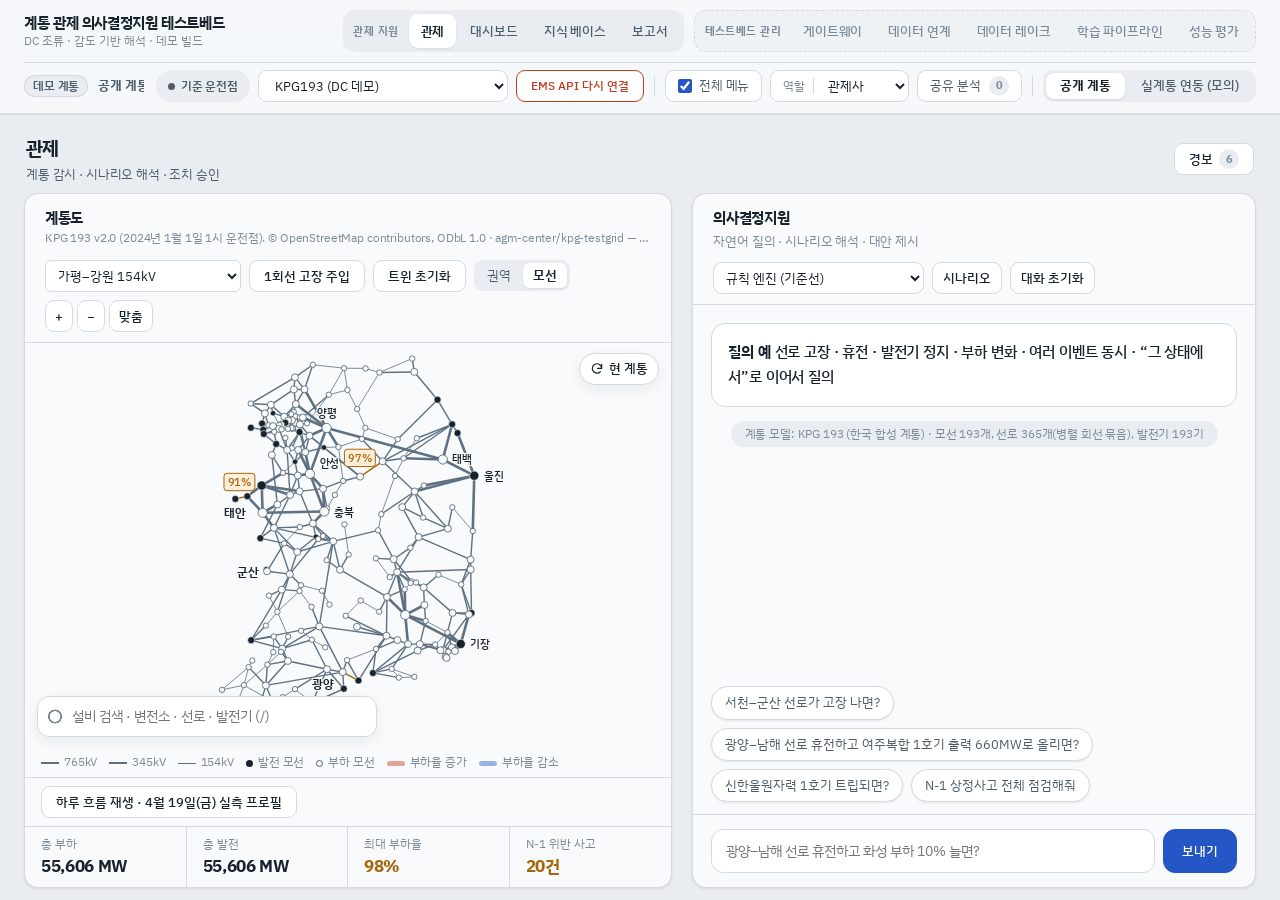
==== ui/console/index.html @ 672c56b2 "feat(ui): integrate artifact console with grid selection" ====
<!DOCTYPE html>
<html lang="ko">
<head>
<meta charset="utf-8">
<meta name="viewport" content="width=device-width, initial-scale=1, viewport-fit=cover">
<title>계통 관제 의사결정지원 테스트베드 (데모)</title>
<link rel="preconnect" href="https://fonts.googleapis.com">
<link rel="preconnect" href="https://fonts.gstatic.com" crossorigin>
<!-- Optional web font. Loaded without blocking render or scripts, so the font stack in app.css
     (Malgun Gothic, Noto Sans KR, system-ui) is used when Google Fonts is unreachable. -->
<link href="https://fonts.googleapis.com/css2?family=IBM+Plex+Sans+KR:wght@400;500;600&family=IBM+Plex+Mono:wght@400;500&display=swap" rel="stylesheet" media="print" onload="this.media='all'">
<link rel="stylesheet" href="app.css">
<link rel="stylesheet" href="api-bridge.css">
</head>
<body data-mode="pub">
<header class="top">
  <div class="brand">계통 관제 의사결정지원 테스트베드<small>DC 조류 · 감도 기반 해석 · 데모 빌드</small></div>
  <nav role="tablist" aria-label="화면 전환">
    <div class="ng ng1" role="group" aria-label="관제 지원"><span class="ngl">관제 지원</span>
    <button role="tab" aria-selected="true" data-v="ops">관제</button>
    <button role="tab" aria-selected="false" data-v="db">대시보드</button>
    <button role="tab" aria-selected="false" data-v="kb">지식 베이스</button>
    <button role="tab" aria-selected="false" data-v="rp">보고서</button></div>
    <div class="ng ng2" role="group" aria-label="테스트베드 관리"><span class="ngl">테스트베드 관리</span>
    <button role="tab" aria-selected="false" data-v="gw">게이트웨이</button>
    <button role="tab" aria-selected="false" data-v="dl">데이터 연계</button>
    <button role="tab" aria-selected="false" data-v="sn">데이터 레이크</button>
    <button role="tab" aria-selected="false" data-v="ml">학습 파이프라인</button>
    <button role="tab" aria-selected="false" data-v="ev">성능 평가</button></div>
  </nav>
  <div class="meta">
    <span class="twm tw-pb" id="twMode">기준 운전점</span>
    <span>스냅샷 <b id="snap">-</b></span>
    <label><span class="sr-only">계통 모델</span><select id="model" title="계통 모델"><option value="kpg193">KPG 193 (한국 합성 계통)</option><option value="ieee39">IEEE 39모선</option><option value="ieee14">IEEE 14모선</option><option value="six">가상 6모선</option></select></label>
  </div>
  <div class="ctxbar"><div class="ctxinfo" id="ctxInfo"></div><div class="ctxr"><label class="mall" title="끄면 역할에 맞는 메뉴만 표시"><input type="checkbox" id="menuAll" checked> 전체 메뉴</label><label class="rsel"><span class="sr-only">역할</span><select id="roleSel" title="권한 검토용 역할 전환 · 실제로는 로그인 계정으로 결정"><option>관제사</option><option>책임자</option><option>연구자</option></select></label><button type="button" class="apb2" id="apBtn">승인 대기 없음</button><div class="mtog" role="group" aria-label="데이터 모드"><button type="button" data-m="pub" aria-pressed="true">공개 계통</button><button type="button" data-m="live" aria-pressed="false">실계통 연동</button></div></div></div>
</header>
<main>
<section class="view on" id="v-ops" role="tabpanel">
  <div class="grid">
    <div style="display:grid;gap:16px">
      <div class="panel">
        <div class="ph">
          <div><h2>계통도</h2><div class="mdesc" id="modelDesc"></div></div>
          <div class="ctl">
            <select id="inj" aria-label="고장 주입 선로"></select>
            <button class="btn" id="injBtn">1회선 고장 주입</button>
            <button class="btn" id="resetBtn" title="디지털 트윈을 시작 운전점으로 되돌립니다">트윈 초기화</button>
            <span class="lvtog" id="lvTog" hidden><button type="button" data-lv="rg">권역</button><button type="button" data-lv="bus">모선</button></span><span class="zoom"><button class="btn" id="zin" aria-label="확대">+</button><button class="btn" id="zout" aria-label="축소">−</button><button class="btn" id="zfit">맞춤</button></span>
          </div>
        </div>
        <div class="mapwrap"><div class="msbox"><input id="mapQ" placeholder="설비 검색 · 변전소 · 선로 · 발전기 (/)" autocomplete="off" aria-label="계통도 설비 검색"><div class="msres" id="mapRes" hidden></div></div><div class="mapcard" id="mapCard" hidden></div><svg class="sld" id="sld" role="img" aria-label="계통 단선도" preserveAspectRatio="xMidYMid meet"></svg><div class="vtop"><div class="vbanner" id="vbanner" hidden><span class="vdot"></span><span id="vlabel"></span></div><div class="stepbar" id="stepbar" hidden><div class="sbar" id="sbar"></div><button type="button" class="btn splay" id="splay">재생</button><div class="scap" id="scap"></div></div></div><button class="btn live" id="liveBtn" type="button" title="가정 화면을 닫고 실제 디지털 트윈 상태를 전체 화면으로 봅니다"><svg viewBox="0 0 24 24" width="14" height="14" aria-hidden="true"><path d="M20 11a8 8 0 1 0-2.3 5.7M20 4v7h-7" fill="none" stroke="currentColor" stroke-width="2" stroke-linecap="round" stroke-linejoin="round"/></svg>현 계통</button></div>
        <div class="legend" id="legend" hidden><span><i style="width:18px;height:2.4px;background:var(--steel)"></i>765kV</span><span><i style="width:18px;height:1.2px;background:var(--steel)"></i>345kV</span><span><i style="width:18px;height:.7px;background:var(--steel)"></i>154kV</span><span><i style="width:7px;height:7px;border-radius:50%;background:var(--ink)"></i>발전 모선</span><span><i style="width:7px;height:7px;border-radius:50%;border:1px solid var(--ink-2)"></i>부하 모선</span><span><i class="lgsw" style="background:var(--alarm)"></i>부하율 증가</span><span><i class="lgsw" style="background:var(--sel)"></i>부하율 감소</span></div>
        <div class="tlbar" id="tlbar"><span class="rwd"><b>되감기</b><span class="d">질의에 “10분 전”, “14:20에”를 넣어도 이동</span><input type="range" id="rwR" min="0" max="0" value="0" aria-label="되감기 시점"><span id="rwT" class="d">실시간</span><button class="btn" id="rwLive" type="button">실시간으로</button></span><button class="btn" id="tlOpen" type="button">하루 흐름 재생</button>
          <div id="tlCtl" hidden><div class="tlrow"><button class="btn pri" id="tlPlay" type="button">재생</button><button class="btn" id="tlPrev" type="button" aria-label="이전 시간">◀</button><button class="btn" id="tlNext" type="button" aria-label="다음 시간">▶</button><b id="tlTime"></b><input type="range" id="tlSlider" min="0" max="23" step="1" aria-label="운전 시각"><button class="btn" id="tlClose" type="button">닫기</button></div>
          <div class="tlstat" id="tlStat"></div><svg id="tlchart" class="tlchart" viewBox="0 0 600 74" preserveAspectRatio="none" role="img" aria-label="시간대별 최대 부하율과 N-1 위반 사고"></svg>
          <div class="tlleg"><span><i class="lg1"></i>최대 부하율</span><span><i class="lg2"></i>N-1 위반 사고</span><span><i class="lg3"></i>정격 초과 시간대</span><span id="tlPvLeg"><i class="lg4"></i>태양광 출력</span><span class="d">막대를 누르면 그 시각으로 이동</span></div></div></div>
        <div class="kpis">
          <div class="kpi"><span>총 부하</span><b id="kLoad">-</b></div>
          <div class="kpi"><span>총 발전</span><b id="kGen">-</b></div>
          <div class="kpi"><span>최대 부하율</span><b id="kMax">-</b></div>
          <div class="kpi"><span>N-1 위반 사고</span><b id="kN1">-</b></div>
        </div>
      </div>
      <div class="panel">
        <div class="ph"><h2>경보</h2><span class="sub" id="almCnt"></span></div>
        <ul class="alarms" id="alarms"></ul>
      </div>
    </div>
    <div class="panel chat">
      <div class="ph"><div><h2>의사결정지원</h2><div class="sub">자연어 질의 · 시나리오 해석 · 대안 제시</div></div><span class="hbtns"><select id="engSel" class="engsel" title="오케스트레이터 엔진"><option>규칙 엔진 (기준선)</option><option disabled>LLM 오케스트레이터 · 연결 예정</option></select><button class="btn" type="button" id="scnBtn">시나리오</button><button class="btn" type="button" id="clearBtn" title="대화 내용만 지웁니다. 디지털 트윈 상태와 운영 기록은 유지됩니다">대화 초기화</button><button class="btn" type="button" id="trainBtn">훈련 모드</button></span></div>
      <div class="msgs" id="msgs" aria-live="polite"></div>
      <div class="chips" id="chips"></div>
      <form class="inp" id="form">
        <input id="q" autocomplete="off" placeholder="예: 양평–태백 선로 휴전하고 서울 부하 10% 늘면?" aria-label="질의 입력">
        <button class="btn pri" type="submit">보내기</button>
      </form>
    </div>
  </div>
</section>
<section class="view" id="v-db" role="tabpanel">
  <div class="panel"><div class="dkpi" id="dKpi"></div><div class="dnote" id="dTrendNote"></div></div>
  <div class="dgr2"><div class="panel"><div class="ph"><div><h2>권역별 수급</h2><div class="sub">권역 수치: 발전 − 수요 · 화살표: 조류 방향, 굵기: 조류량 · 위경도 기준 권역</div></div></div><div class="sum" id="dRegK"></div><div class="rgwrap"><div id="dReg"></div><div class="flows" id="dFlow"></div></div></div>
    <div class="panel"><div class="ph"><div><h2>예상 위험</h2><div class="sub">시간대별 과부하 예보 · 예약 조치 · N-1 상위 사고</div></div></div><div class="pb" id="dRisk"></div></div></div>
  <div class="dgr3"><div class="panel"><div class="ph"><div><h2>설비 현황</h2><div class="sub">탈락 · 정지 · 신설 · 계획 작업</div></div></div><div class="pb" id="dEq"></div></div>
    <div class="panel"><div class="ph"><div><h2>발전 믹스</h2><div class="sub">발전원별 출력</div></div></div><div class="pb" id="dMix"></div></div>
    <div class="panel"><div class="ph"><div><h2>부하율 상위 선로</h2><div class="sub">선택 시 고장 해석</div></div></div><div class="pb" id="dTop"></div></div></div>
  <div class="dgr2"><div class="panel"><div class="ph"><div><h2 id="dCurveT">하루 곡선</h2><div class="sub"><span class="lgd l1"></span>수요 <span class="lgd l2"></span>순부하 <span class="lgd l3"></span>태양광 · 세로선은 현재 시각</div></div></div><div class="pb"><svg id="dCurve" class="dcurve" viewBox="0 0 1000 200" role="img" aria-label="하루 수요와 태양광 곡선"></svg></div></div>
    <div class="panel"><div class="ph"><div><h2>전압별 부하율 분포</h2><div class="sub">부하율 구간별 선로 수</div></div></div><div class="pb tw" id="dHist"></div></div></div>
  <div class="panel"><div class="ph"><div><h2>플랫폼 상태</h2><div class="sub">수집 · 성능 평가 · 학습 · 게이트웨이 · 운영 모델</div></div></div><div class="pgrid" id="dPlat"></div></div>
</section>
<section class="view" id="v-gw" role="tabpanel">
  <div class="panel"><div class="ph"><div><h2>연결 응용프로그램</h2><div class="sub">어댑터 상태 · 호출 · 응답 시간 · 모델 버전</div></div></div><div class="adgrid" id="gwAdp"></div></div>
  <div class="panel"><div class="ph"><div><h2>MCP 툴 레지스트리</h2><div class="sub">입출력 · 버전 · 권한 · 사용 역할</div></div><span class="sub" id="toolCnt"></span></div><div class="tw"><table class="reg" id="reg"></table></div></div>
  <div class="cols">
    <div class="panel"><div class="ph"><div><h2>작업 대기열</h2><div class="sub">비동기 해석 작업 · 재시도</div></div><span class="sub" id="gwJobK"></span></div><div class="tw gwj" id="gwJobs"></div></div>
    <div class="panel"><div class="ph"><div><h2>권한 감사</h2><div class="sub">작업 공간 기록 · 제어 경로 차단 기록</div></div></div><div class="gwa" id="gwAudit"></div></div>
  </div>
  <div class="panel"><div class="ph"><div><h2>호출 추적</h2><div class="sub">질의별 툴 호출 순서 · 요청 · 응답</div></div><span class="sub" id="logCnt">0건</span></div>
    <div class="gwtr"><div class="trl" id="gwTr"></div><div class="wfw" id="gwWf"></div></div>
    <details class="rawlog"><summary>전체 원시 로그 보기</summary><div class="tw"><div class="log" id="log"></div></div></details></div>
</section>
<section class="view" id="v-ev" role="tabpanel">
  <div class="panel"><div class="ph"><div><h2>성과 지표 · 엔진 비교</h2><div class="sub">목표 (직접 수정) · 규칙 엔진 실측 · LLM 연결 후 같은 기준으로 비교</div></div><button class="btn" id="kpiRe" type="button">다시 계산</button></div><div class="tw"><table class="reg" id="kpiT"></table></div></div>
  <div class="panel"><div class="ph"><div><h2>문제지</h2><div class="sub">시험 세트 · 출처 · 최근 점수 · <b id="bmVer"></b></div></div></div><div class="bmgrid" id="bmSuites"></div></div>
  <div class="panel" id="qbPanel">
    <div class="ph">
      <div><h2>질의 이해</h2><div class="sub">자동 생성 관제사 질의 · 이벤트 해석 채점 · <b id="qbModel">-</b></div></div>
      <button class="btn pri" id="runQB">질의 이해 채점</button>
    </div>
    <div class="sum">
      <div class="kpi"><span>통과</span><b id="qbPass">-</b></div>
      <div class="kpi"><span>행동 정확도</span><b id="qbAct">-</b></div>
      <div class="kpi"><span>이벤트 추출 정확도</span><b id="qbEv">-</b></div>
      <div class="kpi"><span>조치 성공률</span><b id="qbFix">-</b></div>
    </div>
    <div class="tw"><table class="reg" id="qb"></table></div>
    <div class="note">채점 항목: 답변·되묻기 판단 · 이벤트 추출 · 위반 탐지 · 정답 계통 기준 조치 효과</div>
  </div>
  <div class="panel" id="opqPanel"><div class="ph"><div><h2>관제사 작성 문항</h2><div class="sub">주 평가 · 현장 질문 그대로 · 기대 동작과 엔진 판단 비교</div></div><div class="ctl"><span class="sub">통과 <b id="opqP">-</b></span><button class="btn pri" id="runOpqB" type="button">채점</button></div></div>
    <div class="opqadd"><input id="opqIn" placeholder="새 문항 (관제사가 실제로 할 법한 질문)"><select id="opqE"><option>상태 조회</option><option>고장 해석</option><option>N-1 점검</option><option>예방 조치</option><option>되묻기</option></select><button class="btn" id="opqAddB" type="button">문항 추가</button></div>
    <div class="tw"><table class="reg" id="opqT"><tr><td class="d">채점 전</td></tr></table></div></div>
  <div class="panel" id="scnPanel"><div class="ph"><div><h2>시나리오 문항</h2><div class="sub">시나리오 라이브러리에서 추가한 문항 · 추가 시점 결과를 정답으로 고정 · 엔진 변경 후 같은 판단인지 확인</div></div><div class="ctl"><span class="sub">일치 <b id="scnP">-</b></span><button class="btn pri" id="runScnB" type="button">채점</button></div></div><div class="tw"><table class="reg" id="scnT"><tr><td class="d">채점 전</td></tr></table></div></div>
  <div class="panel" id="regPanel"><div class="ph"><div><h2>재발 방지 문항</h2><div class="sub">부적절 사례 재현 채점 · 실패 문항은 학습 대상</div></div><button class="btn pri" id="runReg" type="button">재발 방지 문항 채점</button></div>
    <div class="sum"><div class="kpi"><span>통과</span><b id="rgP">-</b></div><div class="kpi"><span>통과율</span><b id="rgPct">-</b></div><div class="kpi"><span>실패 (학습 대상)</span><b id="rgN">-</b></div><div class="kpi"><span>출처</span><b>데이터 레이크</b></div></div>
    <div class="tw"><table class="reg" id="regT"><tr><td class="d">채점하면 부적절 사례별 결과가 나옵니다.</td></tr></table></div></div>
  <div class="panel" id="n1Panel" style="margin-top:16px">
    <div class="ph">
      <div><h2>계산 정확도 (N-1)</h2><div class="sub">단일 회선 고장 전수 · 빠른 계산과 정밀 재계산 비교 · 조치 검증 · <b id="n1Model">-</b></div></div>
      <button class="btn pri" id="runBench">계산 정확도 채점</button>
    </div>
    <div class="sum">
      <div class="kpi"><span>상정사고</span><b id="bCases">-</b></div>
      <div class="kpi"><span>스크리닝 일치율</span><b id="bMatch">-</b></div>
      <div class="kpi"><span>위반 사고</span><b id="bViol">-</b></div>
      <div class="kpi"><span>조치 성공률</span><b id="bFix">-</b></div>
    </div>
    <div class="tw"><table class="reg" id="bench"></table></div>
    <div class="note">빠른 계산: 감도 행렬 일괄 계산 · 정밀 재계산: 사고별 조류 재해석 · 조치 검증: 위반 상위 25건</div>
  </div>
  <div class="panel" style="margin-top:16px">
    <div class="ph"><div><h2>실행 이력</h2><div class="sub">계통 모델별 채점 결과</div></div></div>
    <div class="tw"><table class="reg" id="qbRuns"><tr><td class="d">아직 실행 이력이 없습니다.</td></tr></table></div>
  </div>
  <div class="panel" style="margin-top:16px">
    <div class="ph"><div><h2>훈련 기록</h2><div class="sub">관제사 점수 · 시스템 비교</div></div></div>
    <div class="tw"><table class="reg" id="trt"><tr><td class="d">관제 화면의 “훈련 모드”로 훈련을 마치면 기록됩니다.</td></tr></table></div>
  </div>
  
</section>
<section class="view" id="v-dl" role="tabpanel"></section>
<section class="view" id="v-sn" role="tabpanel">
  <div id="liveSrc" hidden class="livesrc">
    <div class="panel"><div class="ph"><div><h2>데이터 소스</h2><div class="sub">모의 연결 · 실시간 수신 지표 · 연결 시험 · 샘플 레코드</div></div></div><div class="srcgrid" id="srcCards"></div></div>
    <div class="panel"><div class="ph"><div><h2>트윈 신뢰도</h2><div class="sub">동기 지연 · EMS 상태추정 수렴 · 시점 일관성 · 장애 시험</div></div><div class="ctl"><button class="btn" type="button" data-ft="지연">피드 지연 시험</button><button class="btn" type="button" data-ft="끊김">피드 끊김 시험</button><button class="btn" type="button" data-ft="미수렴">상태추정 미수렴 시험</button><button class="btn pri" type="button" data-ft="정상">정상화</button></div></div><div class="sum lkstat" id="trustBox"></div></div>
    <div class="cols"><div class="panel"><div class="ph"><div><h2>필드 매핑</h2><div class="sub">인메모리 DB 키 → CIM 표준 필드</div></div></div><div class="tw"><table class="reg" id="srcMap"></table></div></div>
      <div class="panel"><div class="ph"><div><h2>망 구성</h2><div class="sub">실시간 경로: 인메모리 DB → 디지털 트윈 · 이력 경로: 인메모리 DB → 적재 서버 → 데이터 레이크</div></div></div><div class="pb"><svg class="net2" viewBox="0 0 760 330" role="img" aria-label="망 구성도">
 <defs><marker id="n2a" viewBox="0 0 10 10" refX="8" refY="5" markerWidth="7" markerHeight="7" orient="auto"><path d="M1 1L9 5L1 9Z" fill="context-stroke"/></marker></defs>
 <g class="z op"><rect x="8" y="8" width="190" height="314" rx="16"/><rect class="zh" x="8" y="8" width="190" height="40" rx="16"/><text class="zt" x="24" y="34">운영망</text><text class="zs" x="182" y="34" text-anchor="end">기존 EMS</text>
  <g class="cp hl"><rect x="22" y="70" width="162" height="56" rx="10"/><text class="ct" x="36" y="93">EMS · SCADA</text><text class="cs" x="36" y="112">상태추정 · 토폴로지</text></g>
  <g class="cp"><rect x="22" y="140" width="162" height="56" rx="10"/><text class="ct" x="36" y="163">계획 시스템</text><text class="cs" x="36" y="182">정비 · 휴전 · 예측</text></g>
  <text class="zf" x="22" y="306">제어 권한 · 외부 반출 통제</text></g>
 <g class="z gw"><rect x="232" y="96" width="132" height="110" rx="16"/><text class="zt" x="248" y="122">망연계</text>
  <g class="dio"><circle cx="298" cy="152" r="17"/><path d="M290 143L308 152L290 161Z"/><line x1="309" y1="142" x2="309" y2="162"/></g><text class="cs" x="298" y="192" text-anchor="middle">단방향 전송 · 반출 감사</text></g>
 <g class="z tb"><rect x="398" y="8" width="354" height="314" rx="16"/><rect class="zh" x="398" y="8" width="354" height="40" rx="16"/><text class="zt" x="414" y="34">테스트베드망</text><text class="zs" x="736" y="34" text-anchor="end">본 과제</text>
  <g class="cp hl"><rect x="414" y="70" width="150" height="56" rx="10"/><text class="ct" x="428" y="93">전용 인메모리 DB</text><text class="cs" x="428" y="112">실시간 상태 보관</text></g>
  <g class="cp hl"><rect x="586" y="70" width="150" height="56" rx="10"/><text class="ct" x="600" y="93">적재 서버</text><text class="cs" x="600" y="112">판별 · 검증 · 변환</text></g>
  <g class="cp"><rect x="586" y="144" width="150" height="50" rx="10"/><text class="ct" x="600" y="166">데이터 레이크</text><text class="cs" x="600" y="183">원본 · 표준화 · 격리</text></g>
  <g class="cp"><rect x="414" y="144" width="150" height="50" rx="10"/><text class="ct" x="428" y="166">디지털 트윈</text><text class="cs" x="428" y="183">게이트웨이 · LLM</text></g>
  <g class="cp"><rect x="414" y="212" width="322" height="44" rx="10"/><text class="ct" x="428" y="239">성능 평가 · 학습 파이프라인</text><text class="cs" x="722" y="239" text-anchor="end">평가 게이트 · 레지스트리</text></g>
  <text class="zf" x="414" y="306">운영망으로 나가는 경로 없음</text></g>
 <path id="nf1" class="nf2" d="M184 98 C214 98,230 150,280 152" marker-end="url(#n2a)"/><path id="nf1b" class="nf2" d="M184 168 C214 168,230 156,280 154"/>
 <path id="nf2" class="nf2" d="M316 152 C360 152,380 98,412 98" marker-end="url(#n2a)"/><path id="nf3" class="nf2" d="M564 98 L584 98" marker-end="url(#n2a)"/>
 <path class="nf2 in" d="M661 126 L661 142" marker-end="url(#n2a)"/><path class="nf2 rt" d="M489 126 L489 142" marker-end="url(#n2a)"/><text class="pl rt" x="495" y="138">실시간</text><text class="pl" x="575" y="88" text-anchor="middle">이력</text><path class="nf2 rw" d="M586 182 L566 182" marker-end="url(#n2a)"/><text class="pl" x="576" y="204" text-anchor="middle">되감기</text><path class="nf2 in" d="M661 194 L661 210" marker-end="url(#n2a)"/>
 <path class="nb2" d="M412 284 C340 284,260 284,186 284"/><g class="blk"><circle cx="298" cy="284" r="11"/><line x1="291" y1="277" x2="305" y2="291"/><line x1="305" y1="277" x2="291" y2="291"/></g><text class="nbt" x="298" y="312" text-anchor="middle">제어 명령 역방향 불가</text>
 <circle class="pk2" r="4"><animateMotion dur="2.2s" repeatCount="indefinite"><mpath href="#nf1"/></animateMotion></circle><circle class="pk2" r="4"><animateMotion dur="2.2s" begin="1.1s" repeatCount="indefinite"><mpath href="#nf1"/></animateMotion></circle>
 <circle class="pk2 p" r="3.5"><animateMotion dur="3s" begin=".5s" repeatCount="indefinite"><mpath href="#nf1b"/></animateMotion></circle>
 <circle class="pk2" r="4"><animateMotion dur="2.2s" begin=".4s" repeatCount="indefinite"><mpath href="#nf2"/></animateMotion></circle><circle class="pk2" r="4"><animateMotion dur="2.2s" begin="1.5s" repeatCount="indefinite"><mpath href="#nf2"/></animateMotion></circle>
 <circle class="pk2" r="3.5"><animateMotion dur="1s" begin=".8s" repeatCount="indefinite"><mpath href="#nf3"/></animateMotion></circle>
</svg></div></div></div>
    <div class="panel"><div class="ph"><div><h2>설비 구성 버전</h2><div class="sub">CIM 모델 갱신 이력 · 스냅샷에 버전 기록</div></div></div><div class="cimlist" id="cimList"></div></div>
  </div>
  <div class="panel"><div class="ph"><div><h2>데이터 요구 명세 (초안)</h2><div class="sub">협의용 초안 · 상태와 메모는 협의하며 바로 수정 · 이 브라우저에 저장</div></div></div><div class="dssum" id="dsSum"></div><div class="tw"><table class="reg dst" id="dsT"></table></div></div>
  <div class="panel" id="planBox"><div class="ph"><div><h2>계획 연계</h2><div class="sub">정비 · 휴전 · 출력 제약 · 계산 반영 여부</div></div><label class="tgl"><input type="checkbox" id="planTog" checked> 계획 반영 <span id="planNote" class="d"></span></label></div><div class="planl" id="planList"></div></div>
  <div class="panel lkpanel"><div class="ph"><div><h2>적재 파이프라인 <code class="dagid">grid_ingest_snapshot</code></h2><div class="sub">이력 경로 · EMS·SCADA → 인메모리 DB → 적재 서버 (판별 · 검증 · 변환) → 데이터 레이크 · 관제 화면의 실시간 트윈은 인메모리 DB에서 직접</div></div><div class="ctl"><div class="glg"><span><i class="lkdot pr"></i>정기 스냅샷</span><span><i class="lkdot ev"></i>변경 이벤트</span><span><i class="lkdot dc"></i>판단</span><span><i class="lkdot bad"></i>격리</span></div><button class="btn pri" id="lkRun" type="button">수집 시작</button></div></div>
    <div class="tw"><svg id="lkSvg" class="lksvg" viewBox="0 -10 1160 210" role="img" aria-label="적재 파이프라인 흐름"></svg></div>
    <div class="lkbot"><div class="sum lkstat" id="lkStat"></div><div class="lklog" id="lkLog" aria-live="polite"></div></div></div>
  <div class="panel"><div class="ph"><div><h2>데이터 레이크</h2><div class="sub">날짜별 파티션 · 라벨 · 데이터셋 연결 · 지난 7일 예시 데이터</div></div><div class="ctl"><label class="snf">구역<select id="snZ"><option>표준화</option><option>원본</option><option>격리</option><option>데이터셋</option></select></label><label class="snf">종류<select id="snK"><option>전체</option><option>정기</option><option>사건</option><option>판단</option></select></label><label class="snf">필터<select id="snL"><option>전체</option><option>라벨 있음</option><option>부적절</option><option>라벨 없음</option></select></label><button class="btn" id="snNow" type="button">지금 저장</button></div></div>
    <div class="lkgrid"><div class="lkparts" id="lkParts"></div><div class="tw lklist" id="snList"></div><div class="sndet" id="snDet"></div></div></div>
  <div class="panel" style="margin-top:16px">
    <div class="ph"><div><h2>관제사 피드백</h2><div class="sub">승인 · 부적절 · 사유 · 재발 방지 문항 편입</div></div><span class="sub" id="fbCnt">0건</span></div>
    <div class="tw"><table class="reg" id="fbt"><tr><td class="d">관제 화면에서 응답을 승인하거나 부적절하면 기록됩니다.</td></tr></table></div>
  </div>
</section>
<section class="view" id="v-ml" role="tabpanel">
  <div class="mlnote"><i class="ti ti-info-circle" aria-hidden="true"></i><span>시연용 시뮬레이션 · 운영 기록·판단·부적절 건수는 실제 값 · 학습 성능 수치는 가상 값</span></div>
  <div class="panel"><div class="sum" id="mlK"></div></div>
  <div class="cols" style="margin-top:16px">
    <div class="panel"><div class="ph"><div><h2>재학습 트리거</h2><div class="sub">정기 · 성능 저하 · 부적절 누적</div></div></div><div class="tgs-wrap" id="mlTrig"></div></div>
    <div class="panel"><div class="ph"><div><h2>실행 이력</h2><div class="sub">열: 실행 · 행: 작업</div></div><div class="glg"><span><i class="sq st-success"></i>성공</span><span><i class="sq st-failed"></i>실패</span><span><i class="sq st-skipped"></i>건너뜀</span><span><i class="sq st-none"></i>미실행</span></div></div><div class="tw" id="mlGrid"></div></div>
  </div>
  <div class="panel opsp"><div class="ph"><div><h2>운영 설계</h2><div class="sub">실제 운영 시 학습 파이프라인이 갖출 장치 · 시연용 구성</div></div></div><div class="opstabs" id="opsTabs"></div><div class="opsbody" id="opsBody"></div></div>
  <div class="panel scope"><div class="ph"><div><h2>학습 트랙</h2><div class="sub">LLM과, LLM이 API로 호출하는 해석 모델을 같은 파이프라인에서 학습 · 같은 평가 게이트 통과 후 배포</div></div></div>
    <div class="scl"><div class="scr own"><span class="scn">LLM 트랙</span><b>LLM 오케스트레이터 · 질의 이해와 판단 설명</b><ol><li>대화 · 툴 호출 · 적절/부적절 판정</li><li>프롬프트 · 검색 갱신 · 파인튜닝</li><li>관제사 작성 문항 · 재발 방지 평가</li><li>배포</li></ol></div>
    <div class="scr own2"><span class="scn">해석 모델 트랙</span><b>예측 · 재급전 · 상태추정 · (AGC · SCED 등 추가 예정)</b><ol><li>데이터 레이크 스냅샷</li><li>기존 EMS 프로그램으로 정답 재계산</li><li>전이학습 · 재학습</li><li>계산 정확도 · 시나리오 문항 평가</li><li>게이트웨이 툴 버전 교체</li></ol></div></div></div>
  <div class="panel" style="margin-top:16px">
    <div class="ph"><div><h2>파이프라인 <code class="dagid">grid_ai_retrain</code></h2><div class="sub">테스트베드 서비스 ↔ 학습망 · 반출 · 반입 게이트 · 작업 선택 시 상세 · 운영망(EMS)과는 무관</div></div><div class="ctl"><div class="glg"><span><i class="sq st-running"></i>실행 중</span><span><i class="sq st-blocked"></i>승인 대기</span><span><i class="sq st-ext"></i>외부 수신</span></div><button class="btn pri" id="mlRunBtn" type="button">파이프라인 실행</button></div></div>
    <div class="tw"><svg id="mlDag" class="mldag" viewBox="0 0 1364 400" role="img" aria-label="학습 파이프라인 작업 흐름도"></svg></div>
    <div class="mlbottom"><div class="mltask" id="mlTask"></div><div class="mllog" id="mlLog" aria-live="polite"></div></div>
  </div>
  <div class="panel" style="margin-top:16px"><div class="ph"><div><h2>평가 게이트</h2><div class="sub">후보 · 운영 모델 비교 · 세로선: 합격 기준</div></div></div><div id="mlGate"></div></div>
  <div class="panel" style="margin-top:16px"><div class="ph"><div><h2>모델 레지스트리 <span class="sub">MLflow</span></h2><div class="sub">등록 · 승격 · 보관</div></div></div>
    <div class="mtabs" id="mlTabs"></div>
    <div class="regcols"><div class="tw"><table class="reg" id="mlVers"></table></div><div class="chartbox"><div class="ct" id="mlChartT"></div><svg id="mlChart" viewBox="0 0 420 150" class="mlchart" role="img" aria-label="버전별 지표 추이"></svg></div><div class="mcard"><div class="ct">모델 카드</div><div id="mlCard"></div></div></div>
  </div>
</section>
<section class="view" id="v-kb" role="tabpanel">
  <div class="mlnote"><i class="ti ti-info-circle" aria-hidden="true"></i><span>규정 원문 미포함 · 목록·버전·출처: KPX 법령·규칙 게시판 (2026.10) · 문서별 확인 수준 표시 · 사용자 지식 “예시”는 시연용</span></div>
  <div class="panel"><div class="sum" id="kbStat"></div></div>
  <div class="cols">
    <div class="panel"><div class="ph"><div><h2>규정 카탈로그</h2><div class="sub">법령 · 고시 · 전력시장운영규칙 · 세부운영규정</div></div></div><div class="kbcat" id="kbCat"></div></div>
    <div class="panel"><div class="ph"><div><h2>문서 상세</h2><div class="sub">근거 · 구성 · 용어 · 관제 활용</div></div></div><div class="kbdet" id="kbDet"></div></div>
  </div>
  <div class="panel" style="margin-top:16px"><div class="ph"><div><h2>벡터 검색</h2><div class="sub">의미 기반 문서 검색</div></div></div>
    <div class="vsx"><div class="vsl"><p class="vs1">점: 문서 조각 · 빨간 점: 질문 · 가까울수록 유사</p>
      <svg id="kbMap" class="kbmap" viewBox="0 0 360 270" role="img" aria-label="의미 지도"></svg><div class="mleg"><span><i class="ms-외부규정"></i>외부 규정</span><span><i class="ms-내부절차"></i>내부 절차</span><span><i class="ms-사용자지식"></i>사용자 지식</span><span><i class="ms-과거사례"></i>과거 사례</span></div></div>
    <div class="vsr"><div class="kbq"><input id="kbQ" placeholder="예: 선로가 넘치면 어떻게 조치해" aria-label="검색어"><button class="btn pri" id="kbGo" type="button">검색</button></div>
      <div class="kfs"><label>출처<select id="kfSrc"><option>전체</option><option>외부 규정</option><option>내부 절차</option><option>사용자 지식</option><option>과거 사례</option></select></label>
      <label>업무 영역<select id="kfArea"><option>전체</option><option>계통운영</option><option>신뢰도·예비력</option><option>시장·정산</option><option>재생에너지</option><option>설비·계획</option><option>계약</option></select></label>
      <label>신뢰 등급<select id="kfTrust"><option>전체</option><option>공식</option><option>팀 검토</option><option>개인 메모</option><option>자동 기록</option></select></label>
      <label class="ck"><input type="checkbox" id="kfCur" checked>현행 버전만</label></div>
      <div class="kbconc" id="kbConc"></div><div class="kbres" id="kbRes"></div></div></div></div>
  <div class="panel"><div class="ph"><div><h2>갱신 · 재점검</h2><div class="sub">규정 개정 · 승격된 사용자 지식 수정 시 영향받는 항목 확인</div></div><span class="sub" id="kuN"></span></div><div class="tw"><table class="reg" id="kuT"></table></div></div>
  <div class="panel" style="margin-top:16px"><div class="ph"><div><h2>사용자 지식</h2><div class="sub">처리 사례 · 노하우 · 인수인계 · 승격 단계</div></div></div>
    <div class="ukx"><div class="ukf"><b class="ukft">새 지식 남기기</b><select id="ukType" aria-label="종류"><option>처리 사례</option><option>현장 노하우</option><option>교대 인수인계</option><option>설비 특이사항</option><option>질의 템플릿</option></select><input id="ukT" placeholder="제목 (설비 이름을 쓰면 자동으로 태그됩니다)" aria-label="제목"><textarea id="ukB" rows="3" placeholder="내용" aria-label="내용"></textarea><button class="btn pri" id="ukAdd" type="button">개인 메모로 저장</button><p class="d">저장한 지식은 검색과 지식그래프에 바로 들어가고, 해당 설비가 나오는 답변에 “관제사 메모”로 함께 표시됩니다.</p></div><div class="ukright"><div class="ukfil"><span id="ukStat"></span><label>유형<select id="ukFType"><option>전체</option><option>처리 사례</option><option>부적절 사례</option><option>교대 인수인계</option><option>현장 노하우</option><option>질의 템플릿</option></select></label><label>작성자<select id="ukFAu"><option>전체</option></select></label></div><div class="uklist" id="ukList"></div></div></div></div>
  <div class="panel" style="margin-top:16px"><div class="ph"><div><h2>지식그래프</h2><div class="sub">규정 · 업무 · 설비 · 사례 관계 · 노드 선택 시 하위 항목</div></div><div class="ctl"><div class="kgs"><input id="kgQ" placeholder="노드 검색 (예: 신뢰도, 서천, 보령)" aria-label="지식그래프 검색" autocomplete="off"><div class="kgres" id="kgRes" hidden></div></div><button class="btn" id="kgHome" type="button">처음으로</button></div></div>
    <div class="kgcrumb" id="kgCrumb"></div><div class="kgwrap"><svg id="kgSvg" class="kgsvg" viewBox="0 0 720 420" role="img" aria-label="지식그래프"></svg><div class="kginfo"><div id="kgInfo"></div><div class="kglg"><span><i data-t="분류"></i>분류</span><span><i data-t="법령"></i>법령</span><span><i data-t="고시"></i>고시</span><span><i data-t="규정"></i>규정</span><span><i data-t="조항"></i>조항</span><span><i data-t="개념"></i>개념</span><span><i data-t="운영절차"></i>운영절차</span><span><i data-t="선로"></i>선로</span><span><i data-t="변전소"></i>변전소</span><span><i data-t="발전소"></i>발전소</span><span><i data-t="사례"></i>사례</span><span><i data-t="사용자 지식"></i>사용자 지식</span></div></div></div></div>
</section>
<section class="view" id="v-rp" role="tabpanel">
  <div class="rpgrid">
    <div class="panel rpside"><div class="ph"><div><h2>보고서 목록</h2><div class="sub">날짜별 보고서</div></div></div>
      <div class="rpweek"><div class="ct">최근 7일 최대 수요</div><svg id="rpWeek" viewBox="0 0 300 86" role="img" aria-label="주간 최대 수요 추이"></svg></div><div class="rpdays" id="rpDays"></div></div>
    <div class="panel"><div class="ph"><div><h2>일일 운영 보고</h2><div class="sub">수급 · 운영 실적 · 경과 · 조치 근거 · 익일 주의 · 결재</div></div><div class="ctl"><button class="btn" id="rpRe" type="button">다시 작성</button><button class="btn pri" id="rpCopy" type="button">텍스트 복사</button></div></div>
      <div class="report" id="report"></div></div>
  </div>
</section>
</main>
<div class="scrim" id="drScrim" hidden></div><aside class="drawer" id="drawer" hidden aria-label="서랍"><div class="drh"><b id="drTitle"></b><button type="button" class="btn" id="drClose">닫기</button></div><div class="drb" id="drBody"></div></aside>
<script src="models.js"></script>
<script src="app.js"></script>
<script src="api-bridge.js"></script>
</body>
</html>
---- ui/console/app.css ----
:root{
  --bg:#E9EDF1; --panel:#F8FAFB; --panel-2:#FFFFFF; --ink:#18222D; --ink-2:#4E5D6C; --ink-3:#7D8B98;
  --rule:#D3DAE1; --steel:#5E7183; --busbar:#18222D;
  --ok:#23795F; --ok-bg:#E1F1EA; --warn:#A8650A; --warn-bg:#FBEFD9; --alarm:#C33A1D; --alarm-bg:#FBE6E0;
  --sel:#2457C5; --sel-bg:#E3EBFB; --sel-ink:#FFFFFF;
  --sans:"IBM Plex Sans KR","Apple SD Gothic Neo","Malgun Gothic","Noto Sans KR",system-ui,sans-serif;
  --mono:"IBM Plex Mono",ui-monospace,"SFMono-Regular",Menlo,Consolas,monospace;
  color-scheme:light;
  box-sizing:border-box; padding-top:env(safe-area-inset-top,0px); padding-bottom:env(safe-area-inset-bottom,0px);
}
@media (prefers-color-scheme:dark){:root:not([data-theme="light"]){
  --bg:#0F151B; --panel:#151D25; --panel-2:#1B252F; --ink:#E4EAF0; --ink-2:#A6B3C0; --ink-3:#74838F;
  --rule:#2A3643; --steel:#8496A7; --busbar:#E4EAF0;
  --ok:#5BC39E; --ok-bg:#16322A; --warn:#E9A93F; --warn-bg:#3A2C12; --alarm:#F07A5C; --alarm-bg:#3D1C14;
  --sel:#7EA3F2; --sel-bg:#1D2B47; --sel-ink:#0F151B; color-scheme:dark;}}
:root[data-theme="dark"]{
  --bg:#0F151B; --panel:#151D25; --panel-2:#1B252F; --ink:#E4EAF0; --ink-2:#A6B3C0; --ink-3:#74838F;
  --rule:#2A3643; --steel:#8496A7; --busbar:#E4EAF0;
  --ok:#5BC39E; --ok-bg:#16322A; --warn:#E9A93F; --warn-bg:#3A2C12; --alarm:#F07A5C; --alarm-bg:#3D1C14;
  --sel:#7EA3F2; --sel-bg:#1D2B47; --sel-ink:#0F151B; color-scheme:dark;}
html{scroll-padding-top:env(safe-area-inset-top,0px)}
*,*::before,*::after{box-sizing:border-box}
body{margin:0;background:var(--bg);color:var(--ink);font-family:var(--sans);font-size:14px;line-height:1.55;font-variant-numeric:tabular-nums}
button,input,select{font:inherit;color:inherit}
button{cursor:pointer}
:focus-visible{outline:2px solid var(--sel);outline-offset:2px}
.top{display:flex;align-items:center;gap:20px;padding:12px 20px;border-bottom:1px solid var(--rule);background:var(--panel);flex-wrap:wrap}
.brand{font-weight:600;font-size:15px;letter-spacing:-0.01em}
.brand small{display:block;font-weight:400;font-size:12px;color:var(--ink-3)}
nav{display:flex;gap:2px;background:var(--bg);padding:3px;border-radius:8px}
nav button{border:0;background:transparent;padding:6px 14px;border-radius:6px;color:var(--ink-2)}
nav button[aria-selected="true"]{background:var(--panel-2);color:var(--ink);font-weight:500;box-shadow:0 0 0 1px var(--rule)}
.meta{margin-left:auto;display:flex;gap:16px;align-items:center;font-size:12px;color:var(--ink-2);flex-wrap:wrap}
.meta b{font-weight:500;color:var(--ink)}
.dot{display:inline-block;width:7px;height:7px;border-radius:50%;background:var(--ok);margin-right:6px;vertical-align:1px}
.meta select{background:var(--panel-2);border:1px solid var(--rule);border-radius:6px;padding:3px 6px;font-size:12px}
main{padding:16px 20px 32px;max-width:1400px;margin:0 auto}
.view{display:none}.view.on{display:block}
.grid{display:grid;grid-template-columns:minmax(0,1.15fr) minmax(0,1fr);gap:16px;align-items:start}
@media (max-width:980px){.grid{grid-template-columns:minmax(0,1fr)}}
.panel{background:var(--panel);border:1px solid var(--rule);border-radius:10px}
.ph{display:flex;align-items:center;justify-content:space-between;gap:12px;padding:12px 16px;border-bottom:1px solid var(--rule);flex-wrap:wrap}
.ph h2{font-size:14px;font-weight:600;margin:0}
.ph .sub{font-size:12px;color:var(--ink-3)}
.pb{padding:14px 16px}
.sld{width:100%;height:auto;display:block}
.sld .ln{stroke:var(--steel);stroke-width:2.5;fill:none;cursor:pointer}
.sld .ln.w{stroke:var(--warn);stroke-width:3.5}
.sld .ln.a{stroke:var(--alarm);stroke-width:4.5}
.sld .ln.out{stroke:var(--ink-3);stroke-dasharray:6 6;stroke-width:2}
.sld .hit{stroke:transparent;stroke-width:18;cursor:pointer}
.sld .hit:hover + .ln, .sld g.line:focus .ln{stroke:var(--sel)}
.sld .bus{fill:var(--busbar)}
.sld .bn{font-size:13px;font-weight:600;fill:var(--ink)}
.sld .bm{font-size:11px;fill:var(--ink-3)}
.sld .tag rect{fill:var(--panel-2);stroke:var(--rule)}
.sld .tag text{font-size:11px;fill:var(--ink-2);font-weight:500}
.sld .tag.w rect{fill:var(--warn-bg);stroke:var(--warn)}.sld .tag.w text{fill:var(--warn)}
.sld .tag.a rect{fill:var(--alarm-bg);stroke:var(--alarm)}.sld .tag.a text{fill:var(--alarm)}
.sld .gen{fill:var(--panel-2);stroke:var(--ink);stroke-width:1.5}
.sld .gw{fill:none;stroke:var(--ink);stroke-width:1.5}
.sld .stub{stroke:var(--ink);stroke-width:1.5}
.sld .ld{fill:var(--ink)}
@media (prefers-reduced-motion:no-preference){.sld .ln.a{animation:pulse 1.2s ease-in-out infinite}}
@keyframes pulse{50%{opacity:.45}}
.kpis{display:grid;grid-template-columns:repeat(4,minmax(0,1fr));border-top:1px solid var(--rule)}
.kpi{padding:10px 16px;border-right:1px solid var(--rule)}.kpi:last-child{border-right:0}
.kpi span{display:block;font-size:12px;color:var(--ink-3)}
.kpi b{font-size:18px;font-weight:500}
@media (max-width:560px){.kpis{grid-template-columns:repeat(2,minmax(0,1fr))}.kpi:nth-child(2){border-right:0}.kpi:nth-child(-n+2){border-bottom:1px solid var(--rule)}}
.ctl{display:flex;gap:8px;flex-wrap:wrap;align-items:center}
.ctl select{background:var(--panel-2);border:1px solid var(--rule);border-radius:6px;padding:5px 8px;font-size:13px}
.btn{border:1px solid var(--rule);background:var(--panel-2);border-radius:6px;padding:5px 12px;font-size:13px}
.btn:hover{border-color:var(--steel)}
.btn.pri{background:var(--sel);border-color:var(--sel);color:var(--sel-ink);font-weight:500}
.btn.pri:hover{filter:brightness(1.08)}
.btn[disabled]{opacity:.5;cursor:not-allowed}
.alarms{list-style:none;margin:0;padding:0;font-size:13px}
.alarms li{display:grid;grid-template-columns:64px minmax(0,1fr) auto;gap:10px;padding:7px 16px;border-top:1px solid var(--rule);align-items:center}
.alarms li:first-child{border-top:0}
.alarms .t{color:var(--ink-3);font-size:12px}
.lv{font-size:11px;font-weight:600;padding:1px 7px;border-radius:4px}
.lv-a{background:var(--alarm-bg);color:var(--alarm)}.lv-w{background:var(--warn-bg);color:var(--warn)}.lv-i{background:var(--sel-bg);color:var(--sel)}
.empty{padding:14px 16px;color:var(--ink-3);font-size:13px}
.chat{display:flex;flex-direction:column;height:calc(100vh - 140px);min-height:560px}
@media (max-width:980px){.chat{height:auto;min-height:0}}
.msgs{flex:1;overflow-y:auto;padding:16px;display:flex;flex-direction:column;gap:14px}
@media (max-width:980px){.msgs{max-height:none;overflow:visible}}
.q{align-self:flex-end;background:var(--sel-bg);color:var(--ink);padding:9px 13px;border-radius:12px 12px 2px 12px;max-width:85%}
.a{background:var(--panel-2);border:1px solid var(--rule);border-radius:10px;padding:14px;max-width:100%}
.steps{list-style:none;margin:0 0 10px;padding:0;font-size:12.5px;color:var(--ink-2)}
.steps li{display:grid;grid-template-columns:16px minmax(0,1fr) auto;gap:8px;padding:2px 0;align-items:center}
.steps .ic{width:10px;height:10px;border-radius:50%;border:1.5px solid var(--ink-3)}
.steps li.run .ic{border-color:var(--sel);border-top-color:transparent;animation:spin .8s linear infinite}
.steps li.done .ic{background:var(--ok);border-color:var(--ok)}
.steps li.fail .ic{background:var(--warn);border-color:var(--warn)}
.steps code{font-family:var(--mono);font-size:12px;color:var(--ink)}
.steps .ms{font-family:var(--mono);font-size:11.5px;color:var(--ink-3)}
@keyframes spin{to{transform:rotate(360deg)}}
.ans p{margin:0 0 10px}
.tbl{width:100%;border-collapse:collapse;font-size:13px;margin:4px 0 12px}
.tbl th{text-align:left;font-weight:500;color:var(--ink-3);font-size:12px;padding:5px 6px;border-bottom:1px solid var(--rule)}
.tbl td{padding:6px;border-bottom:1px solid var(--rule)}
.tbl td.n{text-align:right}
.tbl .hot{color:var(--alarm);font-weight:600}.tbl .wm{color:var(--warn);font-weight:500}
.lab{font-size:12px;color:var(--ink-3);margin:10px 0 6px;font-weight:500}
.alts{display:grid;grid-template-columns:repeat(auto-fit,minmax(190px,1fr));gap:8px}
.alt{border:1px solid var(--rule);border-radius:8px;padding:10px 12px;background:var(--panel)}
.alt.rec{border:2px solid var(--sel)}
.alt h4{margin:0 0 4px;font-size:13.5px;font-weight:600}
.alt p{margin:0;font-size:12.5px;color:var(--ink-2)}
.alt .r{font-size:11px;font-weight:600;color:var(--sel)}
.cite{font-size:12.5px;color:var(--ink-2);border-left:3px solid var(--steel);padding:4px 10px;margin:8px 0}
.badges{display:flex;gap:6px;flex-wrap:wrap;margin:10px 0}
.bd{font-size:11.5px;padding:2px 8px;border-radius:4px;background:var(--ok-bg);color:var(--ok);font-weight:500}
.bd.w{background:var(--warn-bg);color:var(--warn)}
.fb{display:flex;gap:6px;flex-wrap:wrap;border-top:1px solid var(--rule);padding-top:10px;margin-top:4px;align-items:center}
.fb .st{font-size:12px;color:var(--ink-3);margin-left:auto}
.chips{display:flex;gap:6px;flex-wrap:wrap;padding:0 16px 10px}
.chip{border:1px solid var(--rule);background:var(--panel-2);border-radius:999px;padding:4px 11px;font-size:12.5px;color:var(--ink-2)}
.chip:hover{border-color:var(--sel);color:var(--sel)}
.inp{display:flex;gap:8px;padding:12px 16px;border-top:1px solid var(--rule)}
.inp input{flex:1;min-width:0;background:var(--panel-2);border:1px solid var(--rule);border-radius:8px;padding:9px 12px}
.inp input:focus{outline:none;border-color:var(--sel)}
.tw{overflow-x:auto}
.reg{width:100%;border-collapse:collapse;font-size:13px;min-width:720px}
.reg th{text-align:left;font-weight:500;color:var(--ink-3);font-size:12px;padding:8px 16px;border-bottom:1px solid var(--rule)}
.reg td{padding:8px 16px;border-bottom:1px solid var(--rule);vertical-align:top}
.reg tr:last-child td{border-bottom:0}
.reg code{font-family:var(--mono);font-size:12.5px}
.reg .d{color:var(--ink-3);font-size:12px}
.perm{font-size:11.5px;font-weight:600;padding:1px 7px;border-radius:4px}
.perm.r{background:var(--sel-bg);color:var(--sel)}.perm.c{background:var(--ok-bg);color:var(--ok)}.perm.x{background:var(--alarm-bg);color:var(--alarm)}
.log{font-family:var(--mono);font-size:12px;max-height:420px;overflow-y:auto}
.log div{display:grid;grid-template-columns:70px 52px 180px minmax(0,1fr) 64px;gap:10px;padding:5px 16px;border-bottom:1px solid var(--rule);min-width:720px}
.log .k{color:var(--ink)}.log .s{color:var(--ink-3)}.log .e{color:var(--ink-2);overflow:hidden;text-overflow:ellipsis;white-space:nowrap}
.cols{display:grid;grid-template-columns:minmax(0,1fr) minmax(0,1fr);gap:16px;margin-top:16px}
@media (max-width:980px){.cols{grid-template-columns:minmax(0,1fr)}}
.res{font-weight:600;font-size:12px}
.res.p{color:var(--ok)}.res.e{color:var(--warn)}.res.f{color:var(--alarm)}
.sum{display:grid;grid-template-columns:repeat(4,minmax(0,1fr));border-bottom:1px solid var(--rule)}
@media (max-width:560px){.sum{grid-template-columns:repeat(2,minmax(0,1fr))}}
.note{font-size:12px;color:var(--ink-3);padding:10px 16px}
.sld .ln.nw{stroke:var(--sel);stroke-width:3}
.evs{margin:0 0 10px;padding-left:20px;font-size:13px}
.evs li{padding:2px 0}
.eid{font-family:var(--mono);font-size:11.5px;color:var(--ink-3);margin-left:4px}
.iss{font-size:12.5px;color:var(--warn)}
.fb .cm{flex-basis:100%;margin:0 0 4px;font-size:12.5px;color:var(--ink-2)}
.cat{display:inline-block;font-size:11px;color:var(--ink-3);border:1px solid var(--rule);border-radius:4px;padding:0 6px;margin-bottom:2px}
#qb tr.qr{cursor:pointer}#qb tr.qr:hover td{background:var(--panel-2)}#qb tr.qr.open td{background:var(--sel-bg)}
.qdg{display:grid;grid-template-columns:repeat(3,minmax(0,1fr));gap:16px;font-size:12.5px;padding:4px 0}
.qdg b{display:block;font-weight:500;color:var(--ink-3);margin-bottom:4px}.qdg .miss{color:var(--alarm);font-weight:500}
.demo.live{background:var(--sel-bg);color:var(--sel)}
#tier{background:var(--panel-2);border:1px solid var(--rule);border-radius:6px;padding:3px 6px;font-size:12px}
#engine{max-width:220px}
.demo{font-size:11.5px;color:var(--warn);background:var(--warn-bg);padding:2px 8px;border-radius:4px;font-weight:500}
.sld{max-height:72vh;touch-action:none;cursor:grab}.sld.dragging{cursor:grabbing}
.sld .ln.part{stroke-dasharray:5 3}
.sld .gnode{fill:var(--ink);stroke:var(--panel);stroke-width:.6}.sld .lnode{fill:var(--panel);stroke:var(--ink-2);stroke-width:.8}
.sld .bn{paint-order:stroke;stroke:var(--panel);stroke-linejoin:round}.sld .bn.geo{font-weight:500}.sld .bn.ev{font-weight:600}
.sld[data-mode="bar"] .bn{font-weight:500}
.sys{align-self:center;font-size:12px;color:var(--ink-3);background:var(--bg);border-radius:999px;padding:3px 12px}
.zoom{display:flex;gap:4px}.zoom .btn{padding:3px 9px}
.mapwrap{position:relative}
.liveBtn,.btn.live{position:absolute;top:10px;right:12px;display:inline-flex;align-items:center;gap:5px;font-size:12.5px;padding:4px 10px;box-shadow:0 1px 3px rgba(0,0,0,.08)}
.btn.live svg{display:block}
.vbanner{position:absolute;top:10px;left:12px;max-width:calc(100% - 130px);display:flex;align-items:center;gap:7px;font-size:12px;font-weight:500;padding:4px 10px;border-radius:6px;background:var(--warn-bg);color:var(--warn);border:1px solid var(--warn)}
.vbanner.live{background:var(--sel-bg);color:var(--sel);border-color:var(--sel)}
.vbanner[hidden]{display:none}
.vdot{width:7px;height:7px;border-radius:50%;background:currentColor;flex:none}
@media (prefers-reduced-motion:no-preference){.vbanner:not(.live) .vdot{animation:pulse 1.2s ease-in-out infinite}.sld .mk{animation:ring 1.4s ease-out infinite}}
@keyframes ring{0%{stroke-opacity:1}100%{stroke-opacity:.15}}
.sld .halo{stroke:var(--sel);stroke-opacity:.28;stroke-linecap:round;fill:none;pointer-events:none}
.sld .mk{fill:none;stroke-width:2.2;pointer-events:none}
circle.mk-trip,circle.mk-cut{stroke:var(--alarm)}circle.mk-gen,circle.mk-up{stroke:var(--ok)}circle.mk-dn,circle.mk-load{stroke:var(--warn)}.sld .mtag text{stroke:none}
.sld .mtag rect{stroke-width:1}.sld .mtag text{font-weight:600}
.sld .mtag.mk-trip rect,.sld .mtag.mk-cut rect{fill:var(--alarm-bg);stroke:var(--alarm)}.sld .mtag.mk-trip text,.sld .mtag.mk-cut text{fill:var(--alarm)}
.sld .mtag.mk-gen rect,.sld .mtag.mk-up rect{fill:var(--ok-bg);stroke:var(--ok)}.sld .mtag.mk-gen text,.sld .mtag.mk-up text{fill:var(--ok)}
.sld .mtag.mk-dn rect,.sld .mtag.mk-load rect{fill:var(--warn-bg);stroke:var(--warn)}.sld .mtag.mk-dn text,.sld .mtag.mk-load text{fill:var(--warn)}
.vrow{margin:2px 0 8px}.altv{margin-top:8px}
.btn.vbtn{font-size:12px;padding:3px 10px;color:var(--sel);border-color:var(--sel)}
.vtop{position:absolute;top:10px;left:12px;right:110px;display:flex;flex-direction:column;gap:6px;align-items:flex-start;pointer-events:none}
.vtop>*{pointer-events:auto}
.vtop .vbanner{position:static;max-width:100%}
.stepbar{display:flex;flex-wrap:wrap;align-items:center;gap:6px;background:var(--panel-2);border:1px solid var(--rule);border-radius:8px;padding:5px 8px;max-width:100%;box-shadow:0 1px 3px rgba(0,0,0,.06)}
.stepbar[hidden]{display:none}
.sbar{display:flex;gap:4px}
.sbtn{border:1px solid var(--rule);background:var(--panel);border-radius:999px;min-width:26px;height:24px;padding:0 8px;font-size:12px;font-weight:600;color:var(--ink-2)}
.sbtn.sk-cause{border-color:var(--alarm);color:var(--alarm)}.sbtn.sk-impact{border-color:var(--warn);color:var(--warn)}.sbtn.sk-remedy{border-color:var(--ok);color:var(--ok)}
.sbtn.on{color:var(--sel-ink)!important;background:var(--sel);border-color:var(--sel)!important}
.sbtn.sk-cause.on{background:var(--alarm);border-color:var(--alarm)!important}.sbtn.sk-impact.on{background:var(--warn);border-color:var(--warn)!important}.sbtn.sk-remedy.on{background:var(--ok);border-color:var(--ok)!important}
.btn.splay{font-size:12px;padding:2px 9px}
.scap{flex-basis:100%;font-size:12.5px;color:var(--ink);line-height:1.45}
.scap b{font-weight:600}
.sld .dl{stroke-linecap:round;fill:none;pointer-events:none;stroke-opacity:.3}
.sld .dl.dup{stroke:var(--alarm)}.sld .dl.ddn{stroke:var(--sel)}
.sld .sbadge{cursor:pointer}.sld .sbadge circle{fill:var(--panel-2);stroke-width:1.6}.sld .sbadge text{font-weight:700}
.sld .sbadge.sk-cause circle{stroke:var(--alarm)}.sld .sbadge.sk-cause text{fill:var(--alarm)}
.sld .sbadge.sk-impact circle{stroke:var(--warn)}.sld .sbadge.sk-impact text{fill:var(--warn)}
.sld .sbadge.sk-remedy circle{stroke:var(--ok)}.sld .sbadge.sk-remedy text{fill:var(--ok)}
.sld .sbadge.cur circle{stroke-width:3}.sld .sbadge.sk-cause.cur circle{fill:var(--alarm)}.sld .sbadge.sk-impact.cur circle{fill:var(--warn)}.sld .sbadge.sk-remedy.cur circle{fill:var(--ok)}.sld .sbadge.cur text{fill:var(--panel-2)}
.legend .lgsw{width:18px;height:5px;border-radius:3px;opacity:.45}
.tlbar{border-top:1px solid var(--rule);padding:8px 16px}
.tlbar.on{background:var(--panel-2)}
.tlrow{display:flex;gap:6px;align-items:center;flex-wrap:wrap}
.tlrow b{font-size:13px;font-weight:600;min-width:120px}
.tlrow input[type=range]{flex:1;min-width:120px;accent-color:var(--sel)}
.tlstat{font-size:12px;color:var(--ink-2);margin:6px 0 2px}
.tlchart{width:100%;height:74px;display:block}
.tlchart .tpv{fill:var(--warn);fill-opacity:.13}
.tlchart .t100{stroke:var(--alarm);stroke-dasharray:3 3;stroke-width:1;vector-effect:non-scaling-stroke;opacity:.6}
.tlchart .tn1{fill:var(--steel);opacity:.35}.tlchart .tn1.bad{fill:var(--alarm);opacity:.3}
.tlchart .tmax{fill:none;stroke:var(--sel);stroke-width:1.8;vector-effect:non-scaling-stroke}
.tlchart .tdot{fill:var(--alarm)}
.tlchart .tcur{fill:var(--sel);fill-opacity:.12;stroke:var(--sel);stroke-width:1;vector-effect:non-scaling-stroke}
.tlchart .tax{font-size:9px;fill:var(--ink-3)}.tlchart .tplan{font-size:8px;fill:var(--ok);font-weight:600}
.tlchart .thit{fill:transparent;cursor:pointer}
.tlleg{display:flex;gap:12px;flex-wrap:wrap;font-size:11px;color:var(--ink-3)}
.tlleg i{display:inline-block;width:12px;height:6px;margin-right:4px;vertical-align:middle;border-radius:2px}
.lg1{background:var(--sel)}.lg2{background:var(--steel);opacity:.5}.lg3{background:var(--alarm);border-radius:50%!important;width:6px!important}.lg4{background:var(--warn);opacity:.35}
.lv-f{background:var(--sel-bg);color:var(--sel)}
.hbtns{display:flex;gap:8px;align-items:center}.hbtns .btn{font-size:12.5px;padding:3px 10px}
.a.fcast{border-color:var(--sel);border-width:1.5px;background:var(--sel-bg)}
.pv{display:grid;grid-template-columns:repeat(2,minmax(0,1fr));border:1px solid var(--rule);border-radius:8px;margin:4px 0 10px}
.pv .kpi{padding:8px 12px}
.opts{display:flex;flex-wrap:wrap;gap:6px;margin-bottom:6px}.opts.col{flex-direction:column;align-items:stretch}
.opt{border:1px solid var(--rule);background:var(--panel);border-radius:8px;padding:6px 10px;font-size:13px;text-align:left}
.opt:hover:not([disabled]){border-color:var(--sel)}.opt.on{border-color:var(--sel);background:var(--sel-bg);color:var(--sel);font-weight:500}
.opt.right{border-color:var(--ok);background:var(--ok-bg);color:var(--ok)}.opt.half{border-color:var(--warn);background:var(--warn-bg);color:var(--warn)}.opt.wrong{border-color:var(--alarm);background:var(--alarm-bg);color:var(--alarm);text-decoration:line-through}
.opt[disabled]{cursor:default}
.tq{font-weight:600;margin-bottom:4px!important}
.report{padding:24px 32px 32px;max-width:860px;line-height:1.75;font-size:14px}
.report h1{font-size:20px;margin:0 0 4px;letter-spacing:-.01em}.report .rmeta{color:var(--ink-3);font-size:12.5px;margin:0 0 18px}
.report h2{font-size:15px;margin:22px 0 6px;padding-bottom:4px;border-bottom:1px solid var(--rule)}
.report p{margin:0 0 8px}
.rtbl{width:100%;border-collapse:collapse;font-size:13px;margin:4px 0}.rtbl th{text-align:left;font-weight:500;color:var(--ink-3);font-size:12px;padding:5px 8px;border-bottom:1px solid var(--rule)}.rtbl td{padding:5px 8px;border-bottom:1px solid var(--rule);vertical-align:top}
.rk{font-size:11px;font-weight:600;padding:1px 6px;border-radius:4px;background:var(--bg);color:var(--ink-2);white-space:nowrap}
.rk-forecast,.rk-inject{background:var(--alarm-bg);color:var(--alarm)}.rk-approve,.rk-apply,.rk-plan{background:var(--ok-bg);color:var(--ok)}.rk-prevent,.rk-train{background:var(--sel-bg);color:var(--sel)}.rk-reject{background:var(--warn-bg);color:var(--warn)}
@media (max-width:560px){.report{padding:16px}}
.mlnote{display:flex;gap:8px;align-items:flex-start;font-size:12.5px;color:var(--warn);background:var(--warn-bg);border:1px solid var(--warn);border-radius:8px;padding:8px 12px;margin-bottom:12px}
.mlsteps{list-style:none;margin:0 0 16px;padding:0;display:grid;grid-template-columns:repeat(5,minmax(0,1fr));gap:8px;counter-reset:s}
.mlsteps li{counter-increment:s;background:var(--panel);border:1px solid var(--rule);border-radius:10px;padding:10px 12px 10px 42px;position:relative}
.mlsteps li::before{content:counter(s);position:absolute;left:12px;top:10px;width:22px;height:22px;border-radius:50%;background:var(--sel);color:var(--sel-ink);font-size:12px;font-weight:600;display:grid;place-items:center}
.mlsteps b{display:block;font-size:13px;font-weight:600}.mlsteps span{font-size:12px;color:var(--ink-3)}
@media (max-width:980px){.mlsteps{grid-template-columns:repeat(2,minmax(0,1fr))}}
.mldag{width:100%;min-width:980px;height:auto;display:block}
.mldag .lane{stroke:var(--rule);stroke-width:1}.mldag .lane.lo{fill:var(--sel-bg);fill-opacity:.35}.mldag .lane.lt{fill:var(--bg);fill-opacity:.6}
.mldag .lcol{font-size:11.5px;font-weight:600;fill:var(--sel)}.mlchart .cl.thr{fill:var(--alarm)}
.mldag .lname{font-size:11.5px;font-weight:600;fill:var(--ink-3);letter-spacing:.04em}
.mldag .edge{fill:none;stroke:var(--rule);stroke-width:1.6}.mldag .edge.ok{stroke:var(--ok);stroke-opacity:.7}.mldag .edge.run{stroke:var(--sel);stroke-width:2}.mldag .edge.sk{stroke-dasharray:4 4;stroke-opacity:.6}
.mldag .flow{fill:var(--sel)}
.mldag .tk{cursor:pointer}.mldag .tk rect:first-child{fill:var(--panel-2);stroke:var(--rule);stroke-width:1.2}
.mldag .tk .bar{fill:var(--rule)}.mldag .tk .tt{font-size:12.5px;font-weight:600;fill:var(--ink)}.mldag .tk .ts2{font-size:10px;fill:var(--ink-3);font-family:var(--mono)}
.mldag .tk .dot{fill:var(--rule)}
.mldag .tk.sel rect:first-child{stroke:var(--sel);stroke-width:2.2}
.mldag .st-queued .dot{fill:var(--ink-3)}
.mldag .st-running rect:first-child{stroke:var(--sel);stroke-width:2;stroke-dasharray:6 4}.mldag .st-running .bar,.mldag .st-running .dot{fill:var(--sel)}
@media (prefers-reduced-motion:no-preference){.mldag .st-running rect:first-child{animation:dash 1s linear infinite}.mldag .st-blocked .dot{animation:pulse 1.2s ease-in-out infinite}}
@keyframes dash{to{stroke-dashoffset:-20}}
.mldag .st-success .bar,.mldag .st-success .dot{fill:var(--ok)}.mldag .st-success rect:first-child{stroke:var(--ok);stroke-opacity:.6}
.mldag .st-failed .bar,.mldag .st-failed .dot{fill:var(--alarm)}.mldag .st-failed rect:first-child{stroke:var(--alarm)}
.mldag .st-skipped{opacity:.55}.mldag .st-skipped rect:first-child{stroke-dasharray:4 3}
.mldag .st-blocked .bar,.mldag .st-blocked .dot{fill:var(--warn)}.mldag .st-blocked rect:first-child{stroke:var(--warn);stroke-width:2}
.mldag .st-ext .bar,.mldag .st-ext .dot{fill:var(--sel)}.mldag .st-ext rect:first-child{stroke:var(--sel);stroke-opacity:.6}
.mlbottom{display:grid;grid-template-columns:minmax(0,1fr) minmax(0,1.4fr);border-top:1px solid var(--rule)}
@media (max-width:980px){.mlbottom{grid-template-columns:minmax(0,1fr)}}
.mltask{padding:14px 16px;border-right:1px solid var(--rule);font-size:13px}
.mltask p{margin:6px 0 10px;color:var(--ink-2)}.mt-h{display:flex;justify-content:space-between;align-items:center;gap:8px}.mt-h b{font-size:14px}
.mt-id{font-family:var(--mono);font-size:12px;color:var(--ink-3)}
.mt-k{display:flex;justify-content:space-between;gap:12px;padding:4px 0;border-top:1px solid var(--rule);font-size:12.5px}.mt-k span{color:var(--ink-3)}.mt-k b{font-weight:500;text-align:right}
.mt-log{margin-top:8px;font-family:var(--mono);font-size:11.5px;color:var(--ink-2);background:var(--bg);border-radius:6px;padding:6px 8px;line-height:1.6}
.stb{font-size:11px;font-weight:600;padding:1px 8px;border-radius:999px;background:var(--bg);color:var(--ink-3)}
.stb.st-success{background:var(--ok-bg);color:var(--ok)}.stb.st-running,.stb.st-ext{background:var(--sel-bg);color:var(--sel)}.stb.st-failed{background:var(--alarm-bg);color:var(--alarm)}.stb.st-blocked{background:var(--warn-bg);color:var(--warn)}
.mllog{font-family:var(--mono);font-size:11.5px;height:230px;overflow-y:auto;background:var(--bg);padding:6px 0}
.mllog>div{display:grid;grid-template-columns:62px 150px minmax(0,1fr);gap:8px;padding:2px 12px}.mllog>div span:first-child{color:var(--ink-3)}.mllog>div span:nth-child(2){color:var(--sel)}
.mllog .lv-w span:last-child{color:var(--warn)}.mllog .lv-e span:last-child{color:var(--alarm)}
.sq{display:inline-block;width:14px;height:14px;border-radius:3px;background:var(--rule);vertical-align:middle}
.sq.st-success{background:var(--ok)}.sq.st-failed{background:var(--alarm)}.sq.st-skipped{background:transparent;border:1.5px dashed var(--ink-3)}.sq.st-none{background:var(--rule);opacity:.5}
.sq.st-running{background:var(--sel)}.sq.st-blocked{background:var(--warn)}.sq.st-ext{background:var(--sel);opacity:.6}
.glg{display:flex;gap:10px;font-size:11.5px;color:var(--ink-3);flex-wrap:wrap;align-items:center}.glg .sq{width:11px;height:11px;margin-right:4px}
.mlgrid{border-collapse:collapse;font-size:12px;margin:6px 16px 4px}
.mlgrid th{font-weight:500;color:var(--ink-3);padding:4px 6px;text-align:center}.mlgrid th div{font-family:var(--mono);color:var(--ink-2)}.mlgrid th span{font-size:10.5px}
.mlgrid td{padding:3px 6px;text-align:center}.mlgrid td.gl{text-align:right;color:var(--ink-2);white-space:nowrap;padding-right:10px}
.mlrun-note{font-size:12px;color:var(--ink-2);padding:6px 16px 12px}.mlrun-note b{font-family:var(--mono);font-weight:500;margin-right:6px}
.tgs-wrap{display:grid;gap:10px;padding:12px 16px}
.tg{border:1px solid var(--rule);border-radius:8px;padding:10px 12px;background:var(--panel-2)}
.tg-h{font-size:13px;font-weight:600;display:flex;align-items:center;gap:6px}.tg p{margin:4px 0;font-size:12.5px;color:var(--ink-2)}
.tgs{display:inline-block;font-size:11px;font-weight:600;padding:1px 8px;border-radius:999px;background:var(--bg);color:var(--ink-3)}.tgs.on{background:var(--sel-bg);color:var(--sel)}
.spark{width:180px;height:44px;display:block;margin:4px 0}
.hb{display:grid;grid-template-columns:72px minmax(0,1fr) 24px;gap:8px;align-items:center;font-size:12px;margin:3px 0}.hb span{color:var(--ink-2)}.hb i{display:block;height:8px;border-radius:4px;background:var(--alarm);opacity:.7;min-width:2px}.hb b{font-weight:600;text-align:right}
.gates{display:grid;grid-template-columns:repeat(auto-fit,minmax(260px,1fr));gap:12px;padding:14px 16px}
.gcard{border:1px solid var(--rule);border-radius:10px;padding:12px 14px;background:var(--panel-2)}.gcard.pass{border-color:var(--ok)}.gcard.fail{border-color:var(--alarm)}
.gc-h{display:flex;justify-content:space-between;align-items:center}.gc-h b{font-size:14px}.gc-s{font-size:12px;color:var(--ink-3);margin:2px 0 8px;font-family:var(--mono)}
.suite{margin:8px 0}.su-h{display:flex;justify-content:space-between;font-size:12.5px}.su-h .ok{color:var(--ok)}.su-h .ng{color:var(--alarm)}
.bars{position:relative;margin-top:4px}.br{display:grid;grid-template-columns:30px minmax(0,1fr) 54px;gap:6px;align-items:center;font-size:11.5px;color:var(--ink-3);margin:2px 0}
.br i{display:block;height:9px;border-radius:3px}.br .bp{background:var(--steel);opacity:.45}.br .bc{background:var(--ok)}.br .bc.ng{background:var(--alarm)}.br em{font-style:normal;color:var(--ink-2);text-align:right;font-family:var(--mono)}
.bars .thr{position:absolute;top:-2px;bottom:-2px;width:0;border-left:2px dashed var(--ink)}
.gate-act{display:flex;gap:10px;align-items:center;flex-wrap:wrap;padding:0 16px 16px}
.stage{font-size:11px;font-weight:600;padding:1px 8px;border-radius:999px}
.sg-Production{background:var(--ok-bg);color:var(--ok)}.sg-Staging{background:var(--sel-bg);color:var(--sel)}.sg-Archived{background:var(--bg);color:var(--ink-3)}.sg-Rejected{background:var(--alarm-bg);color:var(--alarm)}.sg-Shadow{background:var(--warn-bg);color:var(--warn)}
.mtabs{display:flex;gap:8px;padding:12px 16px 0;flex-wrap:wrap}
.mtab{border:1px solid var(--rule);background:var(--panel-2);border-radius:8px;padding:8px 12px;text-align:left}.mtab b{display:block;font-size:13px}.mtab span{font-size:11.5px;color:var(--ink-3)}
.mtab.on{border-color:var(--sel);box-shadow:inset 0 -3px 0 var(--sel)}
.regcols{display:grid;grid-template-columns:minmax(0,1.1fr) minmax(0,1fr) minmax(0,1fr);gap:16px;padding:12px 16px 16px}
@media (max-width:1100px){.regcols{grid-template-columns:minmax(0,1fr)}}
.regcols .reg{min-width:0}.regcols .reg td,.regcols .reg th{padding:7px 8px}.regcols code{font-family:var(--mono);font-size:11.5px;color:var(--ink-2)}
.chartbox,.mcard{border:1px solid var(--rule);border-radius:10px;padding:10px 12px;background:var(--panel-2)}
.ct{font-size:12.5px;font-weight:600;color:var(--ink-2);margin-bottom:4px}
.mlchart{width:100%;height:auto;display:block}.mlchart .cline{fill:none;stroke:var(--sel);stroke-width:2}.mlchart .cthr,.spark .cthr{stroke:var(--alarm);stroke-dasharray:4 3;stroke-width:1.2}.spark .cline{fill:none;stroke:var(--warn);stroke-width:2}
.mlchart .cpt{stroke:var(--panel-2);stroke-width:2;fill:var(--ink-3)}.mlchart .cpt.sg-Production{fill:var(--ok)}.mlchart .cpt.sg-Rejected{fill:var(--alarm)}.mlchart .cpt.sg-Staging,.mlchart .cpt.sg-Shadow{fill:var(--sel)}
.mlchart .cl{font-size:10.5px;fill:var(--ink-3)}.mlchart .cv{font-size:10.5px;fill:var(--ink-2);font-weight:600}
.mc-k{display:grid;grid-template-columns:92px minmax(0,1fr);gap:8px;padding:5px 0;border-top:1px solid var(--rule);font-size:12.5px}.mc-k:first-child{border-top:0}.mc-k span{color:var(--ink-3)}.mc-k b{font-weight:500}
.dagid{font-family:var(--mono);font-size:12px;font-weight:400;color:var(--ink-3);margin-left:6px}
.rsn{flex-basis:100%;display:flex;flex-wrap:wrap;gap:6px;margin-top:4px}
.dkpi{display:grid;grid-template-columns:repeat(4,minmax(0,1fr))}
@media (max-width:760px){.dkpi{grid-template-columns:repeat(2,minmax(0,1fr))}}
.dk{padding:14px 18px;border-right:1px solid var(--rule);border-bottom:1px solid var(--rule)}.dk:nth-child(4n){border-right:0}.dk:nth-last-child(-n+4){border-bottom:0}
.dk span{display:block;font-size:12px;color:var(--ink-3)}.dk b{font-size:22px;font-weight:600;letter-spacing:-.01em}.dk em{display:block;font-style:normal;font-size:12px;color:var(--ink-2)}
.dk.bad b{color:var(--alarm)}.dk.warn b{color:var(--warn)}
.mixbar{display:flex;height:22px;border-radius:6px;overflow:hidden;margin:4px 0 10px}.mixbar i{display:block;height:100%}
.mixleg{display:flex;flex-wrap:wrap;gap:6px 14px;font-size:12.5px;color:var(--ink-2)}.mixleg i{display:inline-block;width:10px;height:10px;border-radius:2px;margin-right:5px;vertical-align:-1px}
.dsyswrap{display:grid;grid-template-columns:repeat(auto-fit,minmax(150px,1fr));gap:8px;padding:14px 16px}
.dsys{border:1px solid var(--rule);border-radius:8px;padding:8px 10px;background:var(--panel-2)}.dsys span{display:block;font-size:12px;color:var(--ink-3)}.dsys b{font-size:16px;font-weight:600}.dsys em{display:block;font-style:normal;font-size:11.5px;color:var(--ink-2)}
.dline{display:grid;grid-template-columns:minmax(0,1.4fr) minmax(0,1fr) 46px;gap:10px;align-items:center;width:100%;border:0;background:transparent;padding:5px 0;font-size:13px;text-align:left}
.dline:hover span{color:var(--sel)}.dline i{display:block;height:8px;background:var(--bg);border-radius:4px;overflow:hidden}.dline u{display:block;height:100%;background:var(--steel);text-decoration:none}.dline u.w{background:var(--warn)}.dline u.a{background:var(--alarm)}.dline b{text-align:right;font-weight:600}
.dh{border-collapse:collapse;font-size:12.5px;width:100%}.dh th{font-weight:500;color:var(--ink-3);padding:4px 6px;font-size:11.5px}.dh td{padding:4px 6px;text-align:center}.dh td:first-child{text-align:right;color:var(--ink-2)}
.hc{display:inline-block;min-width:34px;padding:4px 0;border-radius:5px;color:#fff;font-weight:600}.hc.h0,.hc.h1{background:var(--steel)}.hc.h2{background:var(--warn)}.hc.h3{background:#d97706}.hc.h4{background:var(--alarm)}
.dcurve{width:100%;height:auto;display:block}.dcurve .ddem{fill:none;stroke:var(--sel);stroke-width:2}.dcurve .dnet{fill:none;stroke:var(--ink-2);stroke-width:1.6;stroke-dasharray:5 3}.dcurve .dpv{fill:var(--warn);fill-opacity:.18}.dcurve .dax{font-size:12px;fill:var(--ink-3)}.dcurve .dcur{stroke:var(--alarm);stroke-width:1.5}
.lgd{display:inline-block;width:14px;height:3px;margin:0 4px 2px 8px;vertical-align:middle}.lgd.l1{background:var(--sel)}.lgd.l2{border-top:2px dashed var(--ink-2);height:0}.lgd.l3{background:var(--warn);opacity:.4;height:8px}
.kbcat{padding:10px 16px 14px;max-height:520px;overflow-y:auto}
.kcat{margin-bottom:10px}.kch{font-size:12px;font-weight:600;color:var(--ink-3);margin:6px 0 4px;display:flex;justify-content:space-between}.kch span{font-weight:500}
.kdoc{display:block;width:100%;text-align:left;border:1px solid var(--rule);background:var(--panel-2);border-radius:8px;padding:7px 10px;margin:4px 0}.kdoc:hover{border-color:var(--sel)}.kdoc b{display:block;font-size:13px;font-weight:500}.kdoc span{font-size:11.5px;color:var(--ink-3)}
.kbq{display:flex;gap:6px;padding:12px 16px}.kbq input{flex:1;min-width:0;background:var(--panel-2);border:1px solid var(--rule);border-radius:8px;padding:7px 10px}.kbq select{background:var(--panel-2);border:1px solid var(--rule);border-radius:8px;padding:6px}
.kbres{padding:0 16px 14px;max-height:460px;overflow-y:auto}
.kres{border:1px solid var(--rule);border-radius:8px;padding:8px 10px;margin-bottom:8px;background:var(--panel-2)}.kres p{margin:4px 0;font-size:13px}
.krh{display:flex;gap:8px;align-items:center;flex-wrap:wrap;font-size:13px}.ksc{font-family:var(--mono);font-size:11.5px;background:var(--sel-bg);color:var(--sel);border-radius:4px;padding:0 6px}
.kty{font-size:11px;color:var(--ink-3);border:1px solid var(--rule);border-radius:4px;padding:0 5px}.kver{font-size:11px;color:var(--ok);background:var(--ok-bg);border-radius:4px;padding:0 6px}
.kmeta{font-size:11.5px;color:var(--ink-3)}.kmeta code{font-family:var(--mono)}
.kgwrap{display:grid;grid-template-columns:minmax(0,1fr) 260px;border-top:1px solid var(--rule)}
@media (max-width:900px){.kgwrap{grid-template-columns:minmax(0,1fr)}}
.kgsvg{width:100%;height:auto;display:block;background:var(--bg)}
.kgsvg .kge{stroke:var(--rule);stroke-width:1.4}.kgsvg .kgr{font-size:10.5px;fill:var(--ink-3)}
.kgsvg .kgn{cursor:pointer}.kgsvg .kgn rect{fill:var(--panel-2);stroke-width:1.6}.kgsvg .kgn.big rect{stroke-width:2.6}.kgsvg .kgn:hover rect{fill:var(--sel-bg)}
.kgsvg .kgt{font-size:10px;font-weight:600}.kgsvg .kgl{font-size:12px;fill:var(--ink);font-weight:500}.kgsvg .kgn.big .kgl{font-size:13.5px;font-weight:600}
.kginfo{padding:14px 16px;border-left:1px solid var(--rule);font-size:13px}.kginfo p{margin:6px 0;color:var(--ink-2)}
.kglg{display:flex;flex-wrap:wrap;gap:6px 12px;margin-top:12px;font-size:11.5px;color:var(--ink-3)}.kglg i{display:inline-block;width:10px;height:10px;border-radius:3px;margin-right:4px;vertical-align:-1px}
.cite.ext{border-left-color:var(--sel)}.cite.ext a{color:var(--sel)}
.kbdet{padding:14px 18px;font-size:13px}.kbdet h3{margin:6px 0 4px;font-size:16px}.kbdet>p{color:var(--ink-2);margin:0 0 10px}
.kdh{display:flex;gap:6px}.lvl{font-size:11px;font-weight:600;border-radius:4px;padding:0 6px;background:var(--bg);color:var(--ink-3)}.lv-원문구조확인,.lv-일부원문확인{background:var(--ok-bg);color:var(--ok)}.lv-제목기반요약{background:var(--warn-bg);color:var(--warn)}
.kdr{display:grid;grid-template-columns:84px minmax(0,1fr);gap:10px;padding:6px 0;border-top:1px solid var(--rule)}.kdr>span{color:var(--ink-3);font-size:12px}.kdr b{font-weight:400}
.kdr ul{margin:0;padding-left:16px}.kdr li{margin:2px 0}.kdr li.sub{list-style:circle;margin-left:14px;color:var(--ink-2)}
.term{display:inline-block;font-style:normal;font-size:11.5px;background:var(--sel-bg);color:var(--sel);border-radius:999px;padding:1px 8px;margin:2px 4px 2px 0}.term.s{font-size:11px;padding:0 6px}
.kdbtn{display:flex;gap:8px;margin-top:12px}.kdbtn a.btn{text-decoration:none;color:var(--ink)}
.kdoc.on{border-color:var(--sel);background:var(--sel-bg)}
.vsx{display:grid;grid-template-columns:minmax(0,.9fr) minmax(0,1.3fr)}@media (max-width:980px){.vsx{grid-template-columns:minmax(0,1fr)}}
.vsl{padding:14px 16px;border-right:1px solid var(--rule)}.vsexp{font-size:13px}.vsexp p{margin:6px 0;color:var(--ink-2)}
.kbmap{width:100%;height:auto;display:block;margin-top:6px}.kbmap .mlab{font-size:10.5px;fill:var(--ink-3)}
.kbmap .mdot{opacity:.45}.kbmap .mdot.hit{opacity:1;stroke:var(--ink);stroke-width:1}.kbmap .mq{fill:var(--alarm);stroke:var(--panel);stroke-width:2}.kbmap .mql{font-size:11px;font-weight:600;fill:var(--alarm)}
.ms-외부규정{fill:#2457c5;background:#2457c5}.ms-내부절차{fill:#a8650a;background:#a8650a}.ms-사용자지식{fill:#d9480f;background:#d9480f}.ms-과거사례{fill:#b4458a;background:#b4458a}
.mleg{display:flex;gap:10px;flex-wrap:wrap;font-size:11.5px;color:var(--ink-3)}.mleg i{display:inline-block;width:9px;height:9px;border-radius:50%;margin-right:4px;vertical-align:-1px}
.kfs{display:flex;gap:10px;flex-wrap:wrap;padding:0 16px 8px;font-size:12px;color:var(--ink-3)}.kfs label{display:flex;flex-direction:column;gap:2px}.kfs select{background:var(--panel-2);border:1px solid var(--rule);border-radius:6px;padding:4px 6px;font-size:12.5px;color:var(--ink)}.kfs .ck{flex-direction:row;align-items:center;gap:5px;align-self:flex-end;padding-bottom:5px;color:var(--ink-2)}
.kbconc{padding:0 16px 8px;font-size:12.5px;color:var(--ink-2)}
.tr{font-size:11px;font-weight:600;border-radius:4px;padding:0 6px;background:var(--bg);color:var(--ink-3)}.tr-공식,.tr-공식절차승격검토{background:var(--ok-bg);color:var(--ok)}.tr-팀검토{background:var(--sel-bg);color:var(--sel)}.tr-개인메모{background:var(--warn-bg);color:var(--warn)}.tr-old{background:var(--alarm-bg);color:var(--alarm)}
.ukx{display:grid;grid-template-columns:minmax(0,.8fr) minmax(0,1.4fr)}@media (max-width:980px){.ukx{grid-template-columns:minmax(0,1fr)}}
.ukf{display:flex;flex-direction:column;gap:8px;padding:14px 16px;border-right:1px solid var(--rule)}.ukf input,.ukf textarea,.ukf select{background:var(--panel-2);border:1px solid var(--rule);border-radius:8px;padding:7px 10px;font:inherit;color:inherit;resize:vertical}
.uklist{padding:12px 16px;max-height:440px;overflow-y:auto}.uk{border:1px solid var(--rule);border-radius:8px;padding:9px 12px;margin-bottom:8px;background:var(--panel-2)}.uk p{margin:5px 0;font-size:13px}
.ukh{display:flex;gap:8px;align-items:center;flex-wrap:wrap;font-size:13px}.ukb{display:flex;gap:6px;margin-top:6px}.ukb .btn{font-size:12px;padding:3px 10px}
.cite.note{border-left-color:#d9480f;background:var(--warn-bg)}
.vs1{font-size:12.5px;color:var(--ink-2);margin:0 0 4px}
.kbmap .mring{fill:none;stroke:var(--rule);stroke-dasharray:3 4}.kbmap .mlab{font-size:10.5px;fill:var(--ink-3)}.kbmap .mlab.on{fill:var(--alarm);font-weight:600}
.ukft{font-size:13px}.ukright{display:flex;flex-direction:column;min-width:0}
.ukfil{display:flex;gap:12px;align-items:flex-end;flex-wrap:wrap;padding:10px 16px 0;font-size:12px;color:var(--ink-3)}.ukfil label{display:flex;flex-direction:column;gap:2px}.ukfil select{background:var(--panel-2);border:1px solid var(--rule);border-radius:6px;padding:4px 6px;color:var(--ink)}#ukStat{flex:1;align-self:center;color:var(--ink-2)}
.ukc{display:grid;grid-template-columns:repeat(2,minmax(0,1fr));gap:4px 14px;margin:6px 0}.ukc div{display:grid;grid-template-columns:34px minmax(0,1fr);gap:6px}.ukc span{font-size:11.5px;color:var(--ink-3);padding-top:1px}.ukc p{margin:0;font-size:12.5px}
@media (max-width:760px){.ukc{grid-template-columns:minmax(0,1fr)}}
.kgcrumb{display:flex;flex-wrap:wrap;align-items:center;gap:4px;padding:10px 16px;border-top:1px solid var(--rule)}
.crumb{border:1px solid var(--rule);background:var(--panel-2);border-radius:999px;padding:3px 10px;font-size:12.5px;color:var(--ink-2)}.crumb:hover{border-color:var(--sel);color:var(--sel)}.crumb.on{background:var(--sel);border-color:var(--sel);color:var(--sel-ink);font-weight:600}.csep{color:var(--ink-3)}
.kgsvg .kge{fill:none;stroke:var(--rule);stroke-width:1.4}.kgsvg .kgr{font-size:11px;fill:var(--ink-3)}
.kgsvg .kgn rect:first-child{fill:var(--panel-2);stroke-width:1.4}.kgsvg .kgn.big rect:first-child{stroke-width:2.4}.kgsvg .kgn:not(.big):hover rect:first-child{fill:var(--sel-bg)}.kgsvg .kgn.big{cursor:default}
.kgsvg .kgarr{font-size:18px;fill:var(--ink-3)}.kgsvg .kgl{font-size:12.5px}.kgsvg .kgn.big .kgl{font-size:14px}
.kih h3{margin:4px 0 8px;font-size:15px}.kginfo .kdr{grid-template-columns:76px minmax(0,1fr);font-size:12.5px}
.rpgrid{display:grid;grid-template-columns:300px minmax(0,1fr);gap:16px;align-items:start}@media (max-width:900px){.rpgrid{grid-template-columns:minmax(0,1fr)}}
.rpweek{padding:12px 16px 4px}.rpweek svg{width:100%;height:auto;display:block}.rpweek .ddem{fill:none;stroke:var(--sel);stroke-width:2}.rpweek .pk{fill:var(--sel)}.rpweek .dax{font-size:9.5px;fill:var(--ink-3)}.rpweek .evm{font-size:9px;fill:var(--alarm);font-weight:600}
.rpdays{padding:8px 12px 12px;display:flex;flex-direction:column;gap:6px}
.rpd{display:grid;grid-template-columns:minmax(0,1fr) auto;gap:2px 8px;text-align:left;border:1px solid var(--rule);background:var(--panel-2);border-radius:8px;padding:8px 10px}.rpd:hover{border-color:var(--sel)}.rpd.on{border-color:var(--sel);background:var(--sel-bg)}
.rpd b{font-size:13px}.rpd span{grid-column:1;font-size:11.5px;color:var(--ink-3)}.rpd .rps{grid-row:1/span 2;grid-column:2;align-self:center}
.rps{font-style:normal;font-size:11px;font-weight:600;border-radius:999px;padding:1px 8px}.rps-승인{background:var(--ok-bg);color:var(--ok)}.rps-작성중{background:var(--warn-bg);color:var(--warn)}.rps-검토중{background:var(--sel-bg);color:var(--sel)}
.rph{display:flex;justify-content:space-between;gap:16px;align-items:flex-start;flex-wrap:wrap}
.appr{border-collapse:collapse;font-size:12px;text-align:center}.appr th{border:1px solid var(--rule);padding:3px 12px;font-weight:500;color:var(--ink-3);background:var(--bg)}.appr td{border:1px solid var(--rule);padding:6px 12px;min-width:70px;font-size:12.5px}.appr td span{font-size:11px;color:var(--ink-3)}
.rkp{display:grid;grid-template-columns:repeat(4,minmax(0,1fr));border:1px solid var(--rule);border-radius:8px;margin:6px 0}@media (max-width:700px){.rkp{grid-template-columns:repeat(2,minmax(0,1fr))}}
.rk2{padding:8px 12px;border-right:1px solid var(--rule)}.rk2:last-child{border-right:0}.rk2 span{display:block;font-size:11.5px;color:var(--ink-3)}.rk2 b{font-size:16px}.rk2 em{display:block;font-style:normal;font-size:11.5px;color:var(--ink-2)}
.rpch{width:100%;height:auto;display:block;margin-top:6px}.rpch .ddem{fill:none;stroke:var(--sel);stroke-width:2}.rpch .dpv{fill:var(--warn);fill-opacity:.18}.rpch .dax{font-size:10px;fill:var(--ink-3)}.rpch .pk{fill:var(--alarm)}.rpch .pk.mn{fill:var(--sel)}.rpch .pkl{font-size:10.5px;fill:var(--ink-2);font-weight:600}
.report ul{margin:4px 0;padding-left:20px}.rpact{margin-top:14px;display:flex;gap:8px}
.legend[hidden]{display:none}
.legend{font-size:11.5px;color:var(--ink-3);padding:6px 16px 10px;display:flex;gap:14px;flex-wrap:wrap}
.legend i{display:inline-block;vertical-align:middle;margin-right:5px}
td.mono{font-family:var(--mono);font-size:12px;color:var(--ink-2)}
#model{background:var(--panel-2);border:1px solid var(--rule);border-radius:6px;padding:3px 6px;font-size:12px}
.mdesc{font-size:12px;color:var(--ink-3);max-width:62ch}

/* ===== 디자인 v2: 통일된 간격·모서리·그림자·타이포그래피 ===== */
:root{--r:14px;--r-sm:9px;--sh:0 1px 2px rgba(16,24,40,.04),0 1px 3px rgba(16,24,40,.05);--sh-md:0 4px 14px rgba(16,24,40,.07);--ring:0 0 0 3px color-mix(in srgb,var(--sel) 22%,transparent)}
@media (prefers-color-scheme:dark){:root:not([data-theme="light"]){--sh:0 1px 2px rgba(0,0,0,.35);--sh-md:0 6px 18px rgba(0,0,0,.4)}}
body{letter-spacing:-.01em;-webkit-font-smoothing:antialiased;text-rendering:optimizeLegibility;font-feature-settings:"tnum" 1}
.ti{display:none}
.top{position:sticky;top:0;z-index:30;padding:10px 24px;gap:18px;border-bottom:1px solid var(--rule);background:color-mix(in srgb,var(--panel) 88%,transparent);backdrop-filter:saturate(1.5) blur(12px);-webkit-backdrop-filter:saturate(1.5) blur(12px)}
.brand{font-size:15.5px;font-weight:700;letter-spacing:-.025em}.brand small{font-size:11.5px;font-weight:400;letter-spacing:0;margin-top:1px}
nav{background:var(--bg);border-radius:12px;padding:4px;gap:2px;overflow-x:auto;scrollbar-width:none;max-width:100%}nav::-webkit-scrollbar{display:none}
nav button{padding:7px 14px;border-radius:9px;font-size:13.5px;white-space:nowrap;transition:background .15s,color .15s}
nav button:hover{color:var(--ink)}nav button[aria-selected="true"]{background:var(--panel-2);color:var(--ink);font-weight:600;box-shadow:var(--sh)}
.meta{gap:14px;font-size:12px}.meta select,#model{border-radius:8px;padding:5px 8px;font-size:12.5px}
main{padding:20px 24px 56px;max-width:1440px}
.vhead{display:flex;align-items:flex-end;justify-content:space-between;gap:16px;margin:4px 2px 16px}
.vhead h1{margin:0;font-size:21px;font-weight:700;letter-spacing:-.03em}.vhead p{margin:3px 0 0;font-size:13px;color:var(--ink-2)}
.view.on{display:flex;flex-direction:column;gap:20px}.view>.vhead{margin-bottom:-4px}
.view>.panel[style],.view>.cols,.view .panel[style*="margin-top"]{margin-top:0!important}
.cols{gap:20px}.grid{gap:20px}
.panel{border-radius:var(--r);box-shadow:var(--sh);border-color:var(--rule);overflow:hidden}
.ph{padding:14px 20px;border-bottom-color:var(--rule)}.ph h2{font-size:15px;font-weight:650;letter-spacing:-.02em}.ph .sub{font-size:12.5px;margin-top:3px;line-height:1.45}
.pb{padding:16px 20px}
.btn{min-height:32px;padding:0 14px;border-radius:var(--r-sm);font-weight:500;display:inline-flex;align-items:center;justify-content:center;gap:6px;transition:background .15s,border-color .15s,box-shadow .15s,filter .15s}
.btn:hover{border-color:var(--ink-3);background:color-mix(in srgb,var(--bg) 60%,var(--panel-2))}.btn:active{transform:translateY(.5px)}
.btn.pri:hover{filter:brightness(1.06);box-shadow:0 3px 10px color-mix(in srgb,var(--sel) 30%,transparent)}
.btn:focus-visible,.chip:focus-visible,input:focus-visible,select:focus-visible,textarea:focus-visible{outline:none;box-shadow:var(--ring)}
.btn[disabled]{opacity:.45}
input,select,textarea{transition:border-color .15s,box-shadow .15s}input:focus,select:focus,textarea:focus{border-color:var(--sel)!important}
.kpi{padding:14px 20px}.kpi span{font-size:12px;letter-spacing:0}.kpi b{font-size:20px;font-weight:650;letter-spacing:-.02em}
.sum .kpi,.kpis .kpi{border-color:var(--rule)}
.chips{padding:2px 18px 12px;gap:8px}.chip{padding:6px 13px;font-size:12.5px;border-radius:999px;box-shadow:var(--sh);transition:border-color .15s,color .15s,transform .15s}.chip:hover{transform:translateY(-1px)}
.msgs{padding:18px;gap:14px}.q{border-radius:16px 16px 4px 16px;padding:10px 14px;font-size:14px;box-shadow:var(--sh)}
.a{border-radius:14px;padding:16px;border-color:var(--rule)}.a.fcast{box-shadow:var(--sh-md)}
.steps li{padding:3px 0}.lab{font-size:12px;font-weight:600;letter-spacing:.01em;margin:14px 0 6px}
.ans p{line-height:1.7}.cite{border-radius:0 8px 8px 0;padding:7px 12px;background:var(--bg);font-size:12.5px;line-height:1.6}
.bd{border-radius:999px;padding:2px 9px}.tbl th{font-weight:600}
.inp{padding:14px 18px;gap:8px}.inp input{border-radius:12px;padding:10px 14px;font-size:14px}.inp .btn{min-height:40px;border-radius:12px;padding:0 18px}
.alt{border-radius:12px;padding:12px 14px}.alt.rec{box-shadow:0 0 0 3px color-mix(in srgb,var(--sel) 14%,transparent)}
.reg th{font-weight:600;font-size:12px;background:color-mix(in srgb,var(--bg) 55%,var(--panel));padding:10px 16px}.reg td{padding:10px 16px}.reg tr:hover td{background:color-mix(in srgb,var(--bg) 40%,transparent)}
.alarms li{padding:9px 20px}.lv,.perm,.stage,.tr,.kty,.kver,.rps,.tgs,.stb{letter-spacing:0}
.empty{padding:16px 20px}
.mlnote{border-radius:12px;padding:10px 14px;font-size:12.5px;line-height:1.55;margin:0}
.mlsteps{margin:0}.mlsteps li{border-radius:12px;box-shadow:var(--sh)}
.top .meta>span:first-child{padding:4px 10px;border-radius:999px;background:var(--ok-bg);color:var(--ok)}.top .meta>span:first-child b{color:var(--ok)}
.kdoc,.kres,.uk,.rpd,.mtab,.gcard,.tg,.dsys,.chartbox,.mcard{border-radius:12px}
.kdoc,.rpd{transition:border-color .15s,background .15s}
.report{font-size:14px}.report h2{font-size:15.5px;letter-spacing:-.02em;border-bottom:0;padding-bottom:0;margin-top:26px}.report h2::after{content:"";display:block;height:1px;background:var(--rule);margin-top:6px}
.dk b{font-size:24px;letter-spacing:-.03em}.dk{padding:16px 20px}
.legend{padding:8px 20px 12px}.tlbar{padding:10px 20px}
.mapwrap .btn.live{border-radius:999px;box-shadow:var(--sh-md)}.vbanner{border-radius:999px;padding:5px 12px}.stepbar{border-radius:12px;box-shadow:var(--sh-md)}
.sys{font-size:12px;padding:4px 14px}
.chat{height:calc(100vh - 196px);min-height:600px}
@media (max-width:980px){.chat{height:auto}.top{padding:10px 14px}main{padding:16px 14px 40px}.vhead h1{font-size:19px}}
.reg code,.mt-id{font-size:12px}.schema{font-family:var(--mono);font-size:11.5px;color:var(--ink-2);line-height:1.6}.schema b{color:var(--ink);font-weight:500}
.top{flex-wrap:nowrap}.top nav{flex:0 1 auto;min-width:0}.top .meta{flex:none;margin-left:auto;flex-wrap:nowrap;white-space:nowrap}
@media (max-width:1520px){.top .meta>span:nth-child(2){display:none}}
.brand{flex:none;white-space:nowrap}#model{max-width:200px}
@media (max-width:1100px){.top{flex-wrap:wrap}.top nav{order:3;flex-basis:100%}}
.btn.pri:hover{background:var(--sel);border-color:var(--sel);color:var(--sel-ink)}
.chat .ph{align-items:flex-start}
.snflow{display:flex;align-items:stretch;gap:8px;flex-wrap:wrap}.snflow>div{flex:1 1 150px;background:var(--panel);border:1px solid var(--rule);border-radius:12px;padding:10px 14px;box-shadow:var(--sh)}.snflow b{display:block;font-size:13.5px}.snflow span{font-size:12px;color:var(--ink-3)}.snflow i{align-self:center;font-style:normal;color:var(--ink-3);font-weight:600}
.sngrid{display:grid;grid-template-columns:minmax(0,1.35fr) minmax(0,1fr);gap:20px;align-items:start}@media (max-width:1100px){.sngrid{grid-template-columns:minmax(0,1fr)}}
.snf{display:flex;align-items:center;gap:6px;font-size:12px;color:var(--ink-3)}.snf select{background:var(--panel-2);border:1px solid var(--rule);border-radius:8px;padding:4px 6px;color:var(--ink)}
#snList{max-height:640px;overflow-y:auto}#snList .reg{min-width:760px}#snList code{font-size:11.5px}.snr{cursor:pointer}.snr.on td{background:var(--sel-bg)!important}
.snk{font-size:11px;font-weight:600;border-radius:999px;padding:1px 9px}.sk-p{background:var(--bg);color:var(--ink-2)}.sk-e{background:var(--alarm-bg);color:var(--alarm)}.sk-d{background:var(--sel-bg);color:var(--sel)}
.snl{display:inline-block;font-size:11px;border-radius:4px;padding:0 6px;margin:1px 3px 1px 0;background:var(--bg);color:var(--ink-2)}.snl.a{background:var(--ok-bg);color:var(--ok)}.snl.r{background:var(--alarm-bg);color:var(--alarm)}
.sndet{padding:14px 20px;font-size:13px}.snh{display:flex;gap:8px;align-items:center;margin-bottom:8px}.snh code{font-size:12.5px;font-weight:600}.sndet .kdr{grid-template-columns:90px minmax(0,1fr)}.sndet code.path{font-size:11px;color:var(--ink-2);word-break:break-all}
.snjson{font-family:var(--mono);font-size:11px;line-height:1.5;background:var(--bg);border-radius:10px;padding:10px 12px;max-height:260px;overflow:auto;white-space:pre-wrap;word-break:break-all;margin:4px 0 0}

.snk,.snl,#snList code{white-space:nowrap}#snList td{vertical-align:middle}#snList .reg{min-width:860px}.top{display:grid;grid-template-columns:auto minmax(0,1fr) auto;align-items:center;column-gap:20px}
.top nav{justify-self:center;display:flex;align-items:center;height:42px;padding:4px;gap:2px}
.top nav button{height:34px;padding:0 15px;line-height:1;display:inline-flex;align-items:center;justify-content:center;font-size:13.5px;font-weight:500;letter-spacing:-.01em;border:0}
.top nav button[aria-selected="true"]{font-weight:600}
.top .meta{height:42px;align-items:center}.top .meta>span:first-child{height:28px;display:inline-flex;align-items:center}#model{height:32px}
.brand{display:flex;flex-direction:column;justify-content:center;line-height:1.25}
@media (max-width:1180px){.top{grid-template-columns:auto auto;row-gap:8px}.top nav{grid-column:1/-1;justify-self:stretch;order:3;overflow-x:auto}}
.lksvg{width:100%;min-width:900px;height:auto;display:block;background:linear-gradient(180deg,color-mix(in srgb,var(--sel-bg) 40%,transparent),transparent)}
.lksvg .lke{stroke:var(--rule);stroke-width:2;fill:none}.lksvg .lke.on{stroke:var(--sel);stroke-dasharray:6 6;animation:dash 1s linear infinite}.lksvg .lke.q{stroke:var(--alarm);stroke-opacity:.5;stroke-dasharray:3 4}
.lksvg .lks rect{fill:var(--panel-2);stroke:var(--rule);stroke-width:1.3}.lksvg .lks.on rect{stroke:var(--sel);stroke-width:1.8}.lksvg .lks.lake rect{fill:var(--ok-bg);stroke:var(--ok)}
.lksvg .lkt{font-size:14px;font-weight:600;fill:var(--ink)}.lksvg .lkd{font-size:11px;fill:var(--ink-3)}.lksvg .lkn{font-size:16px;font-weight:700;fill:var(--sel)}.lksvg .lks.lake .lkn{fill:var(--ok)}
.lksvg .lkq{fill:var(--alarm-bg);stroke:var(--alarm);stroke-opacity:.6}.lksvg .lkqt{font-size:12px;font-weight:600;fill:var(--alarm)}
.lksvg .lkp{stroke:var(--panel-2);stroke-width:2;filter:drop-shadow(0 1px 2px rgba(0,0,0,.2))}.lkp.pr,.lkdot.pr{fill:var(--sel);background:var(--sel)}.lkp.ev,.lkdot.ev{fill:#d97706;background:#d97706}.lkp.dc,.lkdot.dc{fill:#8a5cf6;background:#8a5cf6}.lkp.bad,.lkdot.bad{fill:var(--alarm);background:var(--alarm)}
.lkdot{display:inline-block;width:9px;height:9px;border-radius:50%;margin-right:5px;vertical-align:-1px}
.lkbot{display:grid;grid-template-columns:minmax(0,1.3fr) minmax(0,1fr);border-top:1px solid var(--rule)}@media (max-width:980px){.lkbot{grid-template-columns:minmax(0,1fr)}}
.lkstat{grid-template-columns:repeat(5,minmax(0,1fr));border-bottom:0}.lkstat .kpi{border-right:1px solid var(--rule)}.lkstat b.on{color:var(--ok)}
.lklog{font-family:var(--mono);font-size:11.5px;color:var(--ink-2);padding:8px 16px;background:var(--bg);line-height:1.75;min-height:96px;border-left:1px solid var(--rule)}.lklog .b{color:var(--alarm)}
.lkgrid{display:grid;grid-template-columns:250px minmax(0,1.25fr) minmax(0,1fr);min-height:520px}@media (max-width:1200px){.lkgrid{grid-template-columns:minmax(0,1fr)}}
.lkparts{border-right:1px solid var(--rule);padding:12px;display:flex;flex-direction:column;gap:6px;max-height:640px;overflow-y:auto;background:color-mix(in srgb,var(--bg) 45%,transparent)}
.lkpart{text-align:left;border:1px solid var(--rule);background:var(--panel-2);border-radius:12px;padding:9px 11px;display:flex;flex-direction:column;gap:3px;transition:border-color .15s,background .15s}.lkpart:hover{border-color:var(--sel)}.lkpart.on{border-color:var(--sel);background:var(--sel-bg)}
.lkpart .pf{font-family:var(--mono);font-size:10.5px;color:var(--ink-3)}.lkpart b{font-size:13.5px}.lkpart .pc{display:flex;gap:5px;align-items:center}.lkpart .pc i{font-style:normal;font-size:11px;font-weight:600;border-radius:999px;padding:0 7px}.lkpart .pc em{font-style:normal;font-size:11px;color:var(--ink-3);margin-left:auto}
.lklist{max-height:640px;overflow-y:auto;border-right:1px solid var(--rule)}.lklist .reg{min-width:640px}.lklist .reg th{position:sticky;top:0;z-index:1}.lklist td.trg{max-width:220px}
.snst{font-size:11px;font-weight:600;border-radius:999px;padding:1px 8px;background:var(--ok-bg);color:var(--ok);white-space:nowrap}.snst.b{background:var(--alarm-bg);color:var(--alarm)}
.snd{margin-top:12px}.snd summary{cursor:pointer;font-size:12.5px;font-weight:600;color:var(--ink-2)}
.top nav button{padding:0 12px;font-size:13px}.top{column-gap:16px}.brand{font-size:15px}
.sr-only{position:absolute;width:1px;height:1px;overflow:hidden;clip:rect(0 0 0 0);white-space:nowrap}
.top .meta>span:first-child{gap:6px;white-space:nowrap}.top .meta .dot{margin:0}
@media (max-width:1360px){.top{grid-template-columns:auto auto;row-gap:8px}.top nav{grid-column:1/-1;justify-self:stretch;order:3;overflow-x:auto}}

.lklist .reg{min-width:520px}.lkgrid{grid-template-columns:230px minmax(0,1.45fr) minmax(0,1fr)}.snt{font-weight:600;font-variant-numeric:tabular-nums}.snid{font-family:var(--mono);font-size:10.5px}.lklist td.trg{max-width:240px}.bmgrid{display:grid;grid-template-columns:repeat(4,minmax(0,1fr));gap:14px;padding:16px 20px}@media (max-width:1100px){.bmgrid{grid-template-columns:repeat(2,minmax(0,1fr))}}
.bmc{border:1px solid var(--rule);border-radius:12px;padding:14px 16px;background:var(--panel-2);display:flex;flex-direction:column;gap:6px}
.bmh{display:flex;justify-content:space-between;align-items:center;gap:8px}.bmh b{font-size:14.5px}.bmn{font-size:24px;font-weight:700;letter-spacing:-.03em}
.bmc p{margin:0;font-size:12.5px;color:var(--ink-2);flex:1}.bmf{display:flex;justify-content:space-between;align-items:center;gap:8px;border-top:1px solid var(--rule);padding-top:8px;margin-top:4px}.bmf span{font-size:12px;color:var(--ink-3)}
.adgrid{display:grid;grid-template-columns:repeat(auto-fill,minmax(190px,1fr));gap:12px;padding:16px 20px}
.adp{border:1px solid var(--rule);border-radius:12px;padding:12px 14px;background:var(--panel-2)}.adh{display:flex;align-items:center;gap:7px}.adh b{font-size:13.5px}.adot{width:8px;height:8px;border-radius:50%;background:var(--ok);box-shadow:0 0 0 3px var(--ok-bg)}
.adp p{margin:3px 0 8px;font-size:12px;color:var(--ink-3)}.adm{display:flex;gap:12px;font-size:11.5px;color:var(--ink-3)}.adm span{display:flex;flex-direction:column}.adm b{font-size:15px;color:var(--ink);font-weight:650}
.adv{margin-top:8px;padding-top:7px;border-top:1px solid var(--rule);font-size:11.5px;color:var(--ink-2)}.adv code{font-family:var(--mono);color:var(--sel)}
.gwj{max-height:420px;overflow-y:auto}.gwj .reg{min-width:520px}
.jst{font-size:11px;font-weight:600;border-radius:999px;padding:1px 8px;white-space:nowrap}.jst.ok{background:var(--ok-bg);color:var(--ok)}.jst.run{background:var(--sel-bg);color:var(--sel)}.jst.q{background:var(--bg);color:var(--ink-3)}.jst.re{background:var(--warn-bg);color:var(--warn)}
.gwa{padding:12px 16px;display:flex;flex-direction:column;gap:8px;max-height:420px;overflow-y:auto}
.aud{display:grid;grid-template-columns:70px minmax(0,1fr);gap:10px;border:1px solid var(--rule);border-left:4px solid var(--ok);border-radius:10px;padding:8px 12px;background:var(--panel-2);font-size:13px}.aud.blk{border-left-color:var(--alarm)}.aud.blk b{color:var(--alarm)}.aud b{color:var(--ok)}
.aud p{margin:2px 0;font-size:12.5px}.aut{font-family:var(--mono);font-size:11px;color:var(--ink-3)}
.gwtr{display:grid;grid-template-columns:280px minmax(0,1fr);min-height:300px}@media (max-width:900px){.gwtr{grid-template-columns:minmax(0,1fr)}}
.trl{border-right:1px solid var(--rule);padding:10px;display:flex;flex-direction:column;gap:6px;max-height:460px;overflow-y:auto;background:color-mix(in srgb,var(--bg) 45%,transparent)}
.trb{text-align:left;border:1px solid var(--rule);background:var(--panel-2);border-radius:10px;padding:8px 10px;display:flex;flex-direction:column;gap:2px}.trb:hover{border-color:var(--sel)}.trb.on{border-color:var(--sel);background:var(--sel-bg)}
.trb b{font-family:var(--mono);font-size:12px}.trb span{font-size:12.5px;overflow:hidden;text-overflow:ellipsis;white-space:nowrap}.trb em{font-style:normal;font-size:11px;color:var(--ink-3)}
.wfw{padding:12px 18px}.wfh{font-size:13px;margin-bottom:8px}.wfh b{font-family:var(--mono)}
.wf{border-bottom:1px solid var(--rule)}.wf summary{display:grid;grid-template-columns:190px minmax(0,1fr) 56px;gap:10px;align-items:center;padding:7px 0;cursor:pointer;list-style:none}.wf summary::-webkit-details-marker{display:none}
.wfn code{font-family:var(--mono);font-size:12px}.wfbar{position:relative;height:10px;background:var(--bg);border-radius:5px}.wfbar i{position:absolute;top:0;bottom:0;border-radius:5px}.wfbar .p-r{background:var(--sel)}.wfbar .p-c{background:var(--ok)}.wfbar .p-x{background:var(--alarm)}
.wfms{font-family:var(--mono);font-size:11.5px;color:var(--ink-3);text-align:right}.wfd{padding:4px 0 10px 200px;display:flex;flex-direction:column;gap:4px;font-size:12px}.wfd span{display:inline-block;width:40px;color:var(--ink-3)}.wfd code{font-family:var(--mono);font-size:11.5px;word-break:break-all}
.rawlog{border-top:1px solid var(--rule)}.rawlog summary{padding:10px 20px;cursor:pointer;font-size:12.5px;font-weight:600;color:var(--ink-2)}

@media (min-width:1300px){.adgrid{grid-template-columns:repeat(7,minmax(0,1fr))}}.adot.wait{background:var(--warn);box-shadow:0 0 0 3px var(--warn-bg)}.adm{gap:10px;flex-wrap:wrap}.dkpi{grid-template-columns:repeat(4,minmax(0,1fr))}.dk{display:flex;flex-direction:column;gap:2px}.dkh{display:flex;justify-content:space-between;align-items:center}.dkh span{font-size:12px;color:var(--ink-3)}
.dl{font-size:10px}.dl.up{color:var(--alarm)}.dl.dn{color:var(--ok)}.dkf{display:flex;justify-content:space-between;align-items:flex-end;gap:8px;min-height:26px}.dkf em{font-style:normal;font-size:12px;color:var(--ink-2)}
.spk{width:96px;height:26px;flex:none}.spk path{fill:none;stroke:var(--sel);stroke-width:1.8;vector-effect:non-scaling-stroke}.spk.bad path{stroke:var(--alarm)}.spk.warn path{stroke:var(--warn)}
.dnote{font-size:11.5px;color:var(--ink-3);padding:6px 20px;border-top:1px solid var(--rule)}
.dgr2{display:grid;grid-template-columns:minmax(0,1.4fr) minmax(0,1fr);gap:20px}.dgr3{display:grid;grid-template-columns:repeat(3,minmax(0,1fr));gap:20px}@media (max-width:1100px){.dgr2,.dgr3{grid-template-columns:minmax(0,1fr)}}
.dgr2>.panel,.dgr3>.panel{margin:0}
#dRegK{grid-template-columns:repeat(3,minmax(0,1fr))}#dRegK b.w{color:var(--warn)}
.rgsvg{width:100%;height:auto;display:block;max-height:360px}.rgsvg .rgb rect{fill:var(--panel-2);stroke:var(--rule);stroke-width:1.2}.rgsvg .rn{font-size:15px;font-weight:700;fill:var(--ink)}.rgsvg .rv{font-size:14px;font-weight:700}.rgsvg .rv.sp{fill:var(--ok)}.rgsvg .rv.df{fill:var(--alarm)}.rgsvg .rs{font-size:12px;fill:var(--ink-2)}
.rgsvg .rgl{stroke:var(--sel);stroke-opacity:.55;stroke-linecap:round}.rgsvg .rgl.hi{stroke:var(--warn);stroke-opacity:.8}.rgsvg .rgt rect{fill:var(--panel);stroke:var(--rule)}.rgsvg .rgt text{font-size:11.5px;font-weight:600;fill:var(--ink)}
.rtl{list-style:none;margin:0 0 6px;padding:0;position:relative}.rtl li{display:grid;grid-template-columns:52px minmax(0,1fr);gap:10px;padding:7px 0 7px 14px;border-left:2px solid var(--rule);position:relative;font-size:13px}.rtl li::before{content:"";position:absolute;left:-6px;top:12px;width:10px;height:10px;border-radius:50%;background:var(--panel-2);border:2px solid var(--warn)}
.rtl li span{font-family:var(--mono);font-size:12px;color:var(--ink-3)}.rtl li b{font-weight:500}.rtl .rk-p::before{border-color:var(--ok)}.rtl .rk-f::before{border-color:var(--alarm);background:var(--alarm-bg)}
.rsk{display:flex;justify-content:space-between;gap:10px;font-size:12.5px;padding:5px 0;border-bottom:1px solid var(--rule)}.rsk b{color:var(--alarm);font-weight:600}#dRisk .btn{margin-top:10px}
.eqr{display:grid;grid-template-columns:92px minmax(0,1fr);gap:10px;font-size:13px;padding:7px 0;border-bottom:1px solid var(--rule)}.eqr span{font-size:11.5px;font-weight:600;border-radius:999px;padding:1px 8px;justify-self:start;white-space:nowrap}
.eq-a span{background:var(--alarm-bg);color:var(--alarm)}.eq-n span{background:var(--sel-bg);color:var(--sel)}.eq-p span{background:var(--bg);color:var(--ink-2)}
.pgrid{display:grid;grid-template-columns:repeat(auto-fill,minmax(165px,1fr));gap:10px;padding:16px 20px}.ps{border:1px solid var(--rule);border-radius:12px;padding:10px 12px;background:var(--panel-2)}.ps span{display:block;font-size:11.5px;color:var(--ink-3)}.ps b{font-size:16px;font-weight:650}.ps em{display:block;font-style:normal;font-size:11.5px;color:var(--ink-2);overflow:hidden;text-overflow:ellipsis;white-space:nowrap}
.ps.ok b{color:var(--ok)}.ps.pend{border-style:dashed}.ps.pend b{color:var(--ink-3)}

.eqr{grid-template-columns:118px minmax(0,1fr);align-items:center}
.dl.nu{color:var(--ink-3)}.rgwrap{display:grid;grid-template-columns:minmax(0,1fr) minmax(0,1fr);gap:8px;align-items:center;padding:8px 16px 16px}@media (max-width:760px){.rgwrap{grid-template-columns:minmax(0,1fr)}}
.rgsvg{max-height:440px}.rgsvg .rgd{opacity:.28}.rg0{fill:#2457c5}.rg1{fill:#23795f}.rg2{fill:#a8650a}.rg3{fill:#8a5cf6}.rg4{fill:#c33a1d}
.rgsvg .rgb rect{fill:var(--panel-2);stroke:var(--ink-3);stroke-width:1.6;filter:drop-shadow(0 2px 4px rgba(0,0,0,.08))}.rgsvg .rn{font-size:24px;font-weight:700;fill:var(--ink)}.rgsvg .rv{font-size:22px;font-weight:700}.rgsvg .rs{font-size:18px;fill:var(--ink-2)}
.rgsvg .rgl{stroke:var(--sel);stroke-opacity:.75;stroke-linecap:round}.rgsvg .rgl.hi{stroke:var(--warn)}
.flows{font-size:13px}.fth,.ftr{display:grid;grid-template-columns:minmax(0,1.2fr) 70px minmax(0,1fr);gap:10px;align-items:center;padding:7px 0;border-bottom:1px solid var(--rule)}.fth{font-size:11.5px;color:var(--ink-3);font-weight:600}
.ftr i{font-style:normal;color:var(--sel);font-weight:700}.ftr b{text-align:right;font-weight:650}.fu{display:flex;align-items:center;gap:6px}.fu i{display:block;height:7px;border-radius:4px;background:var(--sel);opacity:.7}.fu i.hi{background:var(--warn)}.fu em{font-style:normal;font-size:12px;color:var(--ink-2)}
.livedot{display:inline-block;width:7px;height:7px;border-radius:50%;background:var(--ok);margin-right:6px;vertical-align:1px;animation:pulse 1.6s ease-in-out infinite}

.rgsvg .rgd{opacity:.18}.rgsvg .rn{font-size:23px}.rgsvg .rv{font-size:21px}.rgsvg .rs{font-size:17px}.rgwrap{grid-template-columns:minmax(0,1.3fr) minmax(0,1fr);gap:16px}.rgsvg{max-height:620px;min-height:420px}
.kgs{position:relative}.kgs input{width:260px;background:var(--panel-2);border:1px solid var(--rule);border-radius:9px;padding:6px 10px;font:inherit;font-size:13px;color:var(--ink)}
.kgres{position:absolute;right:0;top:calc(100% + 6px);width:340px;max-height:360px;overflow-y:auto;background:var(--panel-2);border:1px solid var(--rule);border-radius:12px;box-shadow:var(--sh-md);padding:6px;z-index:20}
.kgres button{display:flex;gap:8px;align-items:center;width:100%;text-align:left;border:0;background:transparent;border-radius:8px;padding:7px 8px;font-size:13px}.kgres button:hover{background:var(--sel-bg)}.kgres .kty{flex:none}
@media (max-width:760px){.kgs input{width:100%}.kgres{width:100%}}

@media (max-width:640px){.top{grid-template-columns:minmax(0,1fr) auto;padding:8px 12px}.brand{white-space:normal;font-size:14px;min-width:0}.brand small{display:none}.top .meta>span:first-child{display:none}#model{max-width:150px}.vhead h1{font-size:18px}}
.sndet,.lkgrid>*{min-width:0}.sndet{overflow-wrap:anywhere}.snh,.kdbtn{flex-wrap:wrap}
/* 최종 반응형 우선 규칙 */
@media (max-width:1200px){.lkgrid{grid-template-columns:minmax(0,1fr)}.lkparts{flex-direction:row;overflow-x:auto;max-height:none;border-right:0;border-bottom:1px solid var(--rule)}.lkpart{flex:0 0 200px}.lklist{border-right:0;border-bottom:1px solid var(--rule)}}
@media (max-width:900px){.rgwrap{grid-template-columns:minmax(0,1fr)}.gwtr{grid-template-columns:minmax(0,1fr)}.trl{flex-direction:row;overflow-x:auto;border-right:0;border-bottom:1px solid var(--rule)}.trb{flex:0 0 220px}}
@media (max-width:760px){.dkpi{grid-template-columns:repeat(2,minmax(0,1fr))}.lkstat{grid-template-columns:repeat(2,minmax(0,1fr))}.rkp{grid-template-columns:repeat(2,minmax(0,1fr))}.bmgrid{grid-template-columns:minmax(0,1fr)}.wf summary{grid-template-columns:120px minmax(0,1fr) 48px}.wfd{padding-left:0}}
.btn{white-space:nowrap}.hbtns{flex-wrap:wrap;justify-content:flex-end}@media (max-width:640px){.chat .ph .demo{display:none}}.ctxbar{grid-column:1/-1;display:flex;justify-content:space-between;align-items:center;gap:12px;padding:6px 0 0;margin-top:2px;border-top:1px solid var(--rule)}
.ctxinfo{display:flex;align-items:center;gap:10px;flex-wrap:wrap;font-size:12px;color:var(--ink-2);min-width:0}.ctxinfo>b{font-size:12.5px}.ctxs{color:var(--ink-3)}.ctxm{padding-left:10px;border-left:1px solid var(--rule)}.ctxm b{font-variant-numeric:tabular-nums}.ctxm b.w{color:var(--warn)}
.mtog{display:inline-flex;background:var(--bg);border-radius:10px;padding:3px;gap:2px;flex:none}.mtog button{border:0;background:transparent;border-radius:8px;padding:5px 14px;font-size:12.5px;font-weight:500;color:var(--ink-2)}
.mtog button[aria-pressed="true"]{background:var(--panel-2);color:var(--ink);font-weight:650;box-shadow:var(--sh)}body[data-mode="live"] .mtog button[aria-pressed="true"]{color:var(--ok)}
.twm{display:inline-flex;align-items:center;gap:6px;height:28px;padding:0 11px;border-radius:999px;font-size:12px;font-weight:600;white-space:nowrap}.twm::before{content:"";width:7px;height:7px;border-radius:50%;background:currentColor}
.tw-pb{background:var(--bg);color:var(--ink-2)}.tw-lv{background:var(--ok-bg);color:var(--ok)}.tw-lv::before{animation:pulse 1.6s ease-in-out infinite}.tw-rp{background:var(--sel-bg);color:var(--sel)}.tw-as{background:var(--warn-bg);color:var(--warn)}
body[data-mode="live"] #model{display:none}body[data-mode="live"] #tlOpen{display:none}.tlnote{display:none;font-size:12.5px;color:var(--ink-3)}body[data-mode="live"] .tlnote{display:inline}
body[data-mode="live"] .ctxbar{background:linear-gradient(90deg,var(--ok-bg),transparent 60%)}
.livesrc{display:flex;flex-direction:column;gap:20px}.livesrc[hidden]{display:none}
.srcgrid{display:grid;grid-template-columns:repeat(4,minmax(0,1fr));gap:12px;padding:16px 20px}@media (max-width:1000px){.srcgrid{grid-template-columns:repeat(2,minmax(0,1fr))}}
.src{border:1px solid var(--rule);border-radius:12px;padding:12px 14px;background:var(--panel-2)}.src.ok{border-color:var(--ok);box-shadow:0 0 0 3px var(--ok-bg)}.srh{display:flex;align-items:center;gap:7px}.srh b{font-size:13.5px}.srs{margin-left:auto;font-size:11px;font-weight:600;border-radius:999px;padding:1px 8px;background:var(--warn-bg);color:var(--warn)}.src.ok .srs{background:var(--ok-bg);color:var(--ok)}
.src p{margin:4px 0 2px;font-size:12.5px;color:var(--ink-2)}.src em{font-style:normal;font-size:11.5px;color:var(--ink-3)}
#srcMap code{font-family:var(--mono);font-size:11.5px}
.netsvg{width:100%;height:auto;display:block}.netsvg .nz{stroke-width:1.4}.nz.a{fill:var(--bg);stroke:var(--ink-3)}.nz.b{fill:var(--warn-bg);stroke:var(--warn)}.nz.c{fill:var(--ok-bg);stroke:var(--ok)}
.netsvg .nzt{font-size:14px;font-weight:700;fill:var(--ink)}.netsvg .nzs{font-size:11.5px;fill:var(--ink-2)}.netsvg .nf{stroke:var(--sel);stroke-width:2.4}.netsvg .nb{stroke:var(--alarm);stroke-width:1.6;stroke-dasharray:5 4;opacity:.7}.netsvg .nbx{font-size:11.5px;font-weight:600;fill:var(--alarm)}
.cimlist{padding:12px 20px 16px;display:flex;flex-direction:column;gap:6px}.cimr{display:grid;grid-template-columns:70px 70px minmax(0,1fr) auto;gap:10px;align-items:center;font-size:13px;padding:6px 0;border-bottom:1px solid var(--rule)}.cimr span{font-family:var(--mono);font-size:11.5px;color:var(--ink-3)}.cimr em{font-style:normal;color:var(--ink-2)}.cimr code{font-family:var(--mono);font-size:11.5px;color:var(--sel)}
@media (max-width:640px){.ctxbar{flex-direction:column;align-items:stretch}.ctxm{display:none}}

.top .meta .twm{padding:0 11px;height:28px}.top .meta .twm.tw-pb{background:var(--bg);color:var(--ink-2)}.top .meta .twm.tw-lv{background:var(--ok-bg);color:var(--ok)}.top .meta .twm.tw-rp{background:var(--sel-bg);color:var(--sel)}.top .meta .twm.tw-as{background:var(--warn-bg);color:var(--warn)}.ctxr{display:flex;align-items:center;gap:8px;flex:none}#roleSel{background:var(--panel-2);border:1px solid var(--rule);border-radius:8px;padding:4px 8px;font-size:12.5px;height:30px}
.apb2{border:1px solid var(--rule);background:var(--panel-2);border-radius:999px;padding:4px 12px;font-size:12px;color:var(--ink-3);height:30px}.apb2.on{border-color:var(--warn);color:var(--warn);background:var(--warn-bg);font-weight:600}
.engsel{background:var(--panel-2);border:1px solid var(--rule);border-radius:9px;padding:0 8px;font-size:12.5px;height:32px;color:var(--ink)}
.engtag{font-size:11.5px;color:var(--ink-3);margin:6px 0 2px}
.scrim{position:fixed;inset:0;background:rgba(15,21,27,.28);z-index:40}.scrim[hidden]{display:none}
.drawer{position:fixed;top:0;right:0;bottom:0;width:min(460px,100vw);background:var(--panel);border-left:1px solid var(--rule);box-shadow:-12px 0 32px rgba(0,0,0,.12);z-index:41;display:flex;flex-direction:column;transform:translateX(100%);transition:transform .2s ease;padding-top:env(safe-area-inset-top,0px)}.drawer.wide{width:min(980px,100vw)}.drawer.on{transform:none}.drawer[hidden]{display:none}
.drh{display:flex;justify-content:space-between;align-items:center;padding:14px 18px;border-bottom:1px solid var(--rule)}.drh b{font-size:15px}.drb{padding:16px 18px;overflow-y:auto;flex:1}
.apr{display:flex;justify-content:space-between;gap:12px;border:1px solid var(--rule);border-radius:12px;padding:10px 12px;margin-bottom:8px;background:var(--panel-2)}.apr.d{opacity:.6}.apr p{margin:4px 0;font-size:13px}.apb{display:flex;flex-direction:column;gap:6px;align-items:flex-end}
.alarms li{grid-template-columns:62px minmax(0,1fr) auto auto}.alarms li.al-ack{opacity:.72}.alarms li.al-ack .lv{filter:grayscale(.6)}.alarms li.al-done{opacity:.45;text-decoration:line-through}
.alb{display:flex;gap:4px}.alb button{border:1px solid var(--rule);background:var(--panel-2);border-radius:7px;padding:1px 8px;font-size:11.5px;color:var(--ink-2)}.alb button:hover{border-color:var(--sel);color:var(--sel)}
.lnk{border:0;background:none;color:var(--sel);font-size:12px;padding:0;cursor:pointer}
.scbar{display:flex;gap:8px;flex-wrap:wrap;margin-bottom:12px}.sct td{vertical-align:top}.scs{margin:0;padding-left:18px;font-size:12.5px}.scs li{padding:2px 4px;border-radius:5px;outline:none}.scs li:focus{background:var(--sel-bg)}.scbtn{display:flex;flex-direction:column;gap:6px}.scok{color:var(--ok)}.scbad{color:var(--alarm)}
.vhead{align-items:center}.ntb{margin-left:auto;flex:none}.ntn{display:inline-grid;place-items:center;min-width:18px;height:18px;border-radius:9px;background:var(--sel);color:var(--sel-ink);font-size:11px;padding:0 5px}
.nt{font-size:13px}.ntq{margin:4px 0 10px;padding-left:18px}.ntq li{margin:3px 0}.ntl{display:flex;flex-direction:column;gap:6px;margin:6px 0 10px}.ntc{border:1px solid var(--rule);border-radius:10px;padding:8px 10px;background:var(--panel-2)}.ntc p{margin:0 0 3px}
#ntIn{width:100%;background:var(--panel-2);border:1px solid var(--rule);border-radius:10px;padding:8px 10px;font:inherit;color:inherit;margin-bottom:8px;resize:vertical}
.tgt{width:64px;background:var(--panel-2);border:1px solid var(--rule);border-radius:6px;padding:2px 6px;font:inherit;font-size:12.5px;color:var(--ink);margin-right:3px}
.toast{position:fixed;left:50%;bottom:24px;transform:translate(-50%,20px);opacity:0;background:var(--ink);color:var(--panel);padding:9px 16px;border-radius:999px;font-size:13px;z-index:60;transition:all .25s;box-shadow:var(--sh-md)}.toast.on{opacity:1;transform:translate(-50%,0)}
body[data-role="연구자"] #injBtn{border-color:var(--sel);color:var(--sel)}
@media (max-width:900px){.ctxr .apb2{display:none}}
.lksvg .lkgrp{fill:none;stroke:var(--sel);stroke-width:1.4;stroke-dasharray:6 5;opacity:.6}.lksvg .lkgt{font-size:12.5px;font-weight:700;fill:var(--sel)}.lksvg .lkgs{font-size:11.5px;fill:var(--ink-3)}
.lin{font-size:12.5px}.cons{display:flex;align-items:center;gap:6px;font-size:12.5px;margin:4px 0 8px;padding:6px 8px;border-radius:8px;background:var(--warn-bg);color:var(--warn)}
.lvtog{display:inline-flex;background:var(--bg);border-radius:9px;padding:3px;gap:2px}.lvtog[hidden]{display:none}.lvtog button{border:0;background:transparent;border-radius:7px;padding:3px 10px;font-size:12.5px;color:var(--ink-2)}.lvtog button[aria-pressed="true"]{background:var(--panel-2);color:var(--ink);font-weight:600;box-shadow:var(--sh)}
.sld[data-lv="rg"] .ln{opacity:.25}.sld[data-lv="rg"] .dl,.sld[data-lv="rg"] .halo{opacity:.1}
.sld .rlb{cursor:pointer}.sld .rlb circle{fill:var(--panel-2);stroke:var(--sel);stroke-width:2;vector-effect:non-scaling-stroke;filter:drop-shadow(0 2px 6px rgba(0,0,0,.12))}.sld .rlb:hover circle{fill:var(--sel-bg)}.sld .rln{font-weight:700;fill:var(--ink)}.sld .rlv2{font-weight:700}.sld .rlv2.sp{fill:var(--ok)}.sld .rlv2.df{fill:var(--alarm)}
.sld .rlv{stroke:var(--sel);stroke-opacity:.8;stroke-linecap:round}.sld .rlt{font-weight:700;fill:var(--ink);paint-order:stroke;stroke:var(--panel)}
.planl{display:flex;flex-wrap:wrap;gap:8px;padding:12px 20px}.plr{display:flex;align-items:center;gap:8px;border:1px solid var(--rule);border-radius:10px;padding:7px 12px;background:var(--panel-2);font-size:13px}.plr em{font-style:normal;font-size:12px;color:var(--ink-3)}
.tgl{display:flex;align-items:center;gap:6px;font-size:13px;font-weight:600}
.zn{display:inline-block;font-size:10.5px;font-weight:600;border-radius:4px;padding:0 6px;background:var(--bg);color:var(--ink-2);margin-top:3px}.zn.b{background:var(--alarm-bg);color:var(--alarm)}.zn.ok{background:var(--ok-bg);color:var(--ok)}
.asrc{display:inline-block;font-size:10.5px;font-weight:600;border-radius:4px;padding:0 6px;margin-right:6px;vertical-align:1px}.asrc.ems{background:var(--bg);color:var(--ink-2)}.asrc.pf{background:var(--sel-bg);color:var(--sel)}
.warnt{color:var(--warn)}.ctxw{font-weight:600;color:var(--alarm);padding-left:10px}.ctxbar.degr{background:linear-gradient(90deg,var(--alarm-bg),transparent 60%)!important}
.rhint{font-size:11px;color:var(--ink-3)}
.srcgrid{grid-template-columns:repeat(5,minmax(0,1fr))}@media (max-width:1300px){.srcgrid{grid-template-columns:repeat(3,minmax(0,1fr))}}@media (max-width:760px){.srcgrid{grid-template-columns:minmax(0,1fr)}}
.src2{border:1px solid var(--rule);border-radius:14px;padding:14px;background:var(--panel-2);display:flex;flex-direction:column;gap:8px;box-shadow:var(--sh)}.src2.bad{border-color:var(--alarm);box-shadow:0 0 0 3px var(--alarm-bg)}
.s2h{display:flex;align-items:center;gap:8px}.s2h b{font-size:14px}.s2d{width:9px;height:9px;border-radius:50%;background:var(--ok);box-shadow:0 0 0 3px var(--ok-bg);animation:pulse 1.6s ease-in-out infinite}.src2.bad .s2d{background:var(--alarm);box-shadow:0 0 0 3px var(--alarm-bg)}
.s2s{margin-left:auto;font-size:11px;font-weight:600;border-radius:999px;padding:1px 8px;background:var(--ok-bg);color:var(--ok);white-space:nowrap}.src2.bad .s2s{background:var(--alarm-bg);color:var(--alarm)}
.src2 p{margin:0;font-size:12px;color:var(--ink-3)}.src2 p em{font-style:normal;color:var(--sel)}
.s2k{display:grid;grid-template-columns:1fr 1fr;gap:6px 10px}.s2k span{display:block;font-size:11px;color:var(--ink-3)}.s2k b{font-size:13.5px;font-weight:650;font-variant-numeric:tabular-nums}
.srsp{width:100%;height:26px}.srsp path{fill:none;stroke:var(--ok);stroke-width:1.8;vector-effect:non-scaling-stroke}.s2b{display:flex;gap:6px}.s2b .btn{flex:1;min-height:28px;font-size:12px;padding:0 8px}
.net2{width:100%;height:auto;display:block}
.net2 .z>rect:first-child{stroke-width:1.4}.net2 .op>rect:first-child{fill:color-mix(in srgb,var(--bg) 70%,var(--panel));stroke:var(--ink-3)}.net2 .tb>rect:first-child{fill:color-mix(in srgb,var(--ok-bg) 55%,var(--panel));stroke:var(--ok)}.net2 .gw>rect{fill:var(--warn-bg);stroke:var(--warn);stroke-width:1.4}
.net2 .zh{fill:color-mix(in srgb,var(--ink) 6%,transparent)}.net2 .tb .zh{fill:color-mix(in srgb,var(--ok) 12%,transparent)}.net2 .zt{font-size:15px;font-weight:700;fill:var(--ink)}.net2 .zs{font-size:11px;fill:var(--ink-3)}.net2 .zf{font-size:11px;fill:var(--ink-3)}
.net2 .cp rect{fill:var(--panel-2);stroke:var(--rule);stroke-width:1.2}.net2 .cp.hl rect{stroke:var(--sel);stroke-width:1.8}.net2 .ct{font-size:13px;font-weight:650;fill:var(--ink)}.net2 .cs{font-size:11px;fill:var(--ink-3)}
.net2 .dio circle{fill:var(--panel-2);stroke:var(--warn);stroke-width:2}.net2 .dio path{fill:var(--warn)}.net2 .dio line{stroke:var(--warn);stroke-width:2.4}
.net2 .nf2{fill:none;stroke:var(--sel);stroke-width:2.2;opacity:.8}.net2 .nf2.in{stroke-width:1.6}.net2 .pk2{fill:var(--sel)}.net2 .pk2.p{fill:#d97706}
.net2 .nb2{fill:none;stroke:var(--alarm);stroke-width:1.6;stroke-dasharray:5 5;opacity:.55}.net2 .blk circle{fill:var(--alarm-bg);stroke:var(--alarm);stroke-width:1.8}.net2 .blk line{stroke:var(--alarm);stroke-width:2}.net2 .nbt{font-size:11.5px;font-weight:600;fill:var(--alarm)}

.livesrc .cols{grid-template-columns:minmax(0,1fr) minmax(0,1.25fr)}.livesrc .cols>.panel:last-child .pb{display:flex;align-items:center;justify-content:center;min-height:100%}.net2{max-height:420px}
@media (max-width:1100px){.livesrc .cols{grid-template-columns:minmax(0,1fr)}}.lksvg .lkzone{fill:color-mix(in srgb,var(--ok-bg) 45%,transparent);stroke:var(--ok);stroke-width:1.2;opacity:.9}.lksvg .lkzt{font-size:12.5px;font-weight:700;fill:var(--ok)}.lksvg .lkzs{font-size:11.5px;fill:var(--ink-3)}
.lksvg .oneway circle{fill:var(--warn-bg);stroke:var(--warn);stroke-width:1.6}.lksvg .oneway path{fill:var(--warn)}
.net2 .rcv{fill:color-mix(in srgb,var(--sel-bg) 70%,transparent);stroke:var(--sel);stroke-dasharray:4 4;stroke-width:1.2}
.msbox{position:absolute;left:12px;bottom:12px;z-index:5;width:min(340px,calc(100% - 24px))}
.msbox input{width:100%;background:var(--panel-2);border:1px solid var(--rule);border-radius:12px;padding:9px 12px 9px 34px;font:inherit;font-size:13.5px;color:var(--ink);box-shadow:var(--sh-md);background-image:radial-gradient(circle at 17px 50%,transparent 5px,var(--ink-3) 5.5px,var(--ink-3) 6.8px,transparent 7.2px);background-repeat:no-repeat}
.msres{position:absolute;left:0;right:0;bottom:calc(100% + 6px);max-height:340px;overflow-y:auto;background:var(--panel-2);border:1px solid var(--rule);border-radius:12px;box-shadow:var(--sh-md);padding:6px}
.msg{font-size:11px;font-weight:700;color:var(--ink-3);padding:6px 8px 2px}.msr{display:flex;flex-direction:column;align-items:flex-start;width:100%;text-align:left;border:0;background:transparent;border-radius:8px;padding:6px 8px}.msr.on{background:var(--sel-bg)}.msr b{font-size:13px;font-weight:600}.msr span{font-size:11.5px;color:var(--ink-3)}.msr mark{background:color-mix(in srgb,var(--warn) 30%,transparent);color:inherit;border-radius:3px}
.mapcard{position:absolute;right:12px;bottom:12px;z-index:5;width:min(300px,calc(100% - 24px));background:var(--panel-2);border:1px solid var(--rule);border-radius:14px;box-shadow:var(--sh-md);padding:12px 14px}.mapcard[hidden]{display:none}
.mch{display:flex;align-items:center;gap:8px}.mch b{font-size:14px}.mch .lnk{margin-left:auto;font-size:14px;color:var(--ink-3)}.mapcard p{margin:4px 0 8px;font-size:12px}
.mcg{display:grid;grid-template-columns:repeat(3,minmax(0,1fr));gap:6px;margin-bottom:10px}.mcr span{display:block;font-size:11px;color:var(--ink-3)}.mcr b{font-size:14px}.mcr b.a{color:var(--alarm)}.mcr b.w{color:var(--warn)}
.mca{display:flex;flex-wrap:wrap;gap:6px}.mca .btn{min-height:28px;font-size:12px;padding:0 10px}
.sld .selhl{stroke:var(--warn);stroke-width:9px;stroke-opacity:.5;stroke-linecap:round;pointer-events:none}.sld .selr{fill:none;stroke:var(--warn);stroke-width:3px;pointer-events:none}
@media (prefers-reduced-motion:no-preference){.sld .selr{animation:ring 1.2s ease-out infinite}}
.fbox{position:relative;flex:1 1 200px;min-width:160px;max-width:280px}.fbox input{width:100%;height:32px;background:var(--panel-2);border:1px solid var(--rule);border-radius:9px;padding:0 10px;font:inherit;font-size:13px;color:var(--ink)}
.fres{position:absolute;left:0;top:calc(100% + 6px);width:380px;max-width:90vw;max-height:380px;overflow-y:auto;background:var(--panel-2);border:1px solid var(--rule);border-radius:12px;box-shadow:var(--sh-md);padding:6px;z-index:30;display:block}.fres[hidden]{display:none}
.fr{display:grid;grid-template-columns:auto minmax(0,1fr) auto;grid-template-rows:auto auto;column-gap:8px;width:100%;text-align:left;border:0;background:transparent;border-radius:8px;padding:6px 8px;cursor:pointer}.fr.on,.fr:hover{background:var(--sel-bg)}
.fr .fk{grid-row:1/span 2;align-self:center}.fr b{font-size:13px;font-weight:600;overflow:hidden;text-overflow:ellipsis;white-space:nowrap}.fr em{grid-column:2;font-style:normal;font-size:11.5px;color:var(--ink-3)}.fr i{grid-column:3;grid-row:1/span 2;align-self:center;font-style:normal;font-size:12px;font-weight:600;color:var(--ink-2);font-variant-numeric:tabular-nums}
.fk{font-size:10.5px;font-weight:600;border-radius:4px;padding:1px 6px;white-space:nowrap}.fk-bus{background:var(--bg);color:var(--ink-2)}.fk-line{background:var(--sel-bg);color:var(--sel)}.fk-gen{background:var(--ok-bg);color:var(--ok)}
.fcard{position:absolute;left:12px;bottom:12px;z-index:6;width:min(360px,calc(100% - 24px));background:var(--panel-2);border:1px solid var(--rule);border-radius:14px;box-shadow:var(--sh-md);padding:12px 14px}.fcard[hidden]{display:none}
.fch{display:flex;align-items:center;gap:8px}.fch b{font-size:14px}.fch .lnk{margin-left:auto;font-size:14px;color:var(--ink-3)}.fcard p{margin:6px 0 10px;font-size:12.5px;color:var(--ink-2)}.fcb{display:flex;gap:6px;flex-wrap:wrap}.fcb .btn{min-height:30px;font-size:12.5px;white-space:normal;text-align:left}
.sld .fml{stroke:var(--warn);stroke-linecap:round;opacity:.55;fill:none}.sld .fmc{fill:none;stroke:var(--warn)}.sld .fmp{fill:none;stroke:var(--warn);transform-box:fill-box;transform-origin:center;animation:fpulse 1.4s ease-out 3}
@keyframes fpulse{from{transform:scale(1);opacity:.9}to{transform:scale(2.6);opacity:0}}
.rwd{display:none;align-items:center;gap:10px;flex:1;font-size:12.5px}body[data-mode="live"] .rwd{display:flex}.rwd input{flex:1;max-width:420px;accent-color:var(--sel)}.rwd #rwT{min-width:200px}
.alarms li.al-star{background:var(--warn-bg)}.alb button.on{color:var(--warn);border-color:var(--warn)}
.engtag .age{font-variant-numeric:tabular-nums}.cmpv{font-weight:600}
.a.pv{border-color:var(--sel);background:var(--sel-bg)}.pvok{color:var(--ok);font-weight:600}.pvng{color:var(--alarm);font-weight:600}
.shi{display:flex;gap:6px;margin-top:8px}.shi input{flex:1;background:var(--panel-2);border:1px solid var(--rule);border-radius:8px;padding:5px 8px;font:inherit;font-size:12.5px;color:var(--ink)}
.dssum{display:flex;gap:8px;align-items:center;flex-wrap:wrap;padding:12px 20px 0;font-size:12.5px}.dss{font-weight:600;border-radius:999px;padding:2px 10px}.dss.ok{background:var(--ok-bg);color:var(--ok)}.dss.w{background:var(--warn-bg);color:var(--warn)}.dss.b{background:var(--bg);color:var(--ink-2)}
.dst{min-width:1180px}.dst td{font-size:12.5px;vertical-align:top}.dst .dsf{max-width:220px}.dssel{border:1px solid var(--rule);border-radius:7px;padding:3px 6px;font-size:12px;background:var(--panel-2);color:var(--ink)}.dssel.s-확정{color:var(--ok);border-color:var(--ok)}.dssel.s-협의중{color:var(--warn);border-color:var(--warn)}
.dst input{width:150px;border:1px solid var(--rule);border-radius:7px;padding:3px 6px;font:inherit;font-size:12px;background:var(--panel-2);color:var(--ink)}

.rwd{flex-wrap:wrap;row-gap:6px}.rwd>b{white-space:nowrap}.rwd>.d{flex-basis:100%;order:9;font-size:11.5px}.rwd #rwT{min-width:0;white-space:nowrap;order:8;flex-basis:100%;font-weight:600;color:var(--sel)}
.cmpk{font-size:11px;font-weight:600;border-radius:999px;padding:1px 8px}.k-지속{background:var(--alarm-bg);color:var(--alarm)}.k-해소{background:var(--ok-bg);color:var(--ok)}.k-신규{background:var(--warn-bg);color:var(--warn)}
/* ===== 디자인 v3 ===== */
:root{--fs-xs:11.5px;--fs-s:12.5px;--fs-m:14px;--fs-l:15.5px}
.ctxbar{flex-wrap:nowrap;padding:6px 0 0;min-height:36px}.ctxinfo{flex-wrap:nowrap;overflow:hidden;white-space:nowrap;mask-image:linear-gradient(90deg,#000 92%,transparent)}.ctxs{border:1px solid var(--rule);border-radius:999px;padding:0 8px;font-size:11px}
.ctxm{font-size:12px}.ctxm b{font-weight:650}
.vhead{margin:0 2px 4px}.vhead h1{font-size:19px}.vhead p{font-size:12.5px;margin-top:2px}
.ph .sub{white-space:nowrap;overflow:hidden;text-overflow:ellipsis;max-width:100%}.ph>div:first-child{min-width:0}
.a .ans>p:first-of-type{font-size:15px;line-height:1.65;font-weight:500;color:var(--ink)}
.a .ans .lab{font-size:11.5px;text-transform:none;color:var(--ink-3);letter-spacing:.02em;margin:14px 0 6px}
details.more{margin:12px 0 4px;border:1px solid var(--rule);border-radius:10px;background:color-mix(in srgb,var(--bg) 50%,transparent)}
details.more>summary{cursor:pointer;list-style:none;padding:7px 12px;font-size:12px;color:var(--ink-2);display:flex;align-items:center;gap:6px}details.more>summary::-webkit-details-marker{display:none}
details.more>summary::before{content:"›";display:inline-block;transition:transform .15s;font-size:14px;color:var(--ink-3)}details.more[open]>summary::before{transform:rotate(90deg)}
details.more>*:not(summary){margin:0 12px 10px}details.more ul.steps{padding-top:2px}
.tbl td,.tbl th{font-variant-numeric:tabular-nums}.tbl td:last-child,.tbl th:last-child{text-align:right}
.engtag{font-size:11px;line-height:1.5;padding-top:8px;border-top:1px dashed var(--rule);margin-top:10px}
.fb{gap:6px;align-items:center}.fb .btn{min-height:30px;font-size:12.5px}.fb .st{font-size:12px;color:var(--ink-3);margin-left:4px}
.chips .chip{font-size:12.5px}
@media (prefers-reduced-motion:no-preference){
 .msgs>.q,.msgs>.a,.msgs>.sys{animation:rise .28s ease-out both}
 .view.on>*{animation:fadein .25s ease-out both}.view.on>*:nth-child(2){animation-delay:.03s}.view.on>*:nth-child(3){animation-delay:.06s}.view.on>*:nth-child(4){animation-delay:.09s}
 .panel,.btn,.chip,.kdoc,.rpd,.lkpart,.trb,.mtab{transition:border-color .15s,background .15s,box-shadow .15s,transform .15s}
 .kdoc:hover,.rpd:hover,.lkpart:hover,.trb:hover,.mtab:hover{transform:translateY(-1px)}}
@keyframes rise{from{opacity:0;transform:translateY(6px)}to{opacity:1;transform:none}}@keyframes fadein{from{opacity:0}to{opacity:1}}
.kpi b,.dk b,.bmn,.ps b{font-variant-numeric:tabular-nums}
.alarms li{align-items:center}.alarms li .lv{justify-self:start}
.top{box-shadow:0 1px 0 var(--rule)}.top nav button{font-size:13px}
.twm{font-size:11.5px}

@media (max-width:900px){.ph .sub{white-space:normal}}
.ctxinfo{mask-image:none;-webkit-mask-image:none;overflow:visible}.ctxs{flex:none;white-space:nowrap}
@media (max-width:1100px){.ctxinfo .ctxm:nth-last-child(-n+2){display:none}}
.livesrc .cols{grid-template-columns:minmax(0,1.15fr) minmax(0,1fr)}
#srcMap{min-width:0;width:100%}#srcMap th,#srcMap td{padding:8px 12px}#srcMap td:last-child,#srcMap th:last-child{text-align:right;white-space:nowrap;width:1%}
#srcMap code{white-space:normal;word-break:break-all;font-size:11.5px}#srcMap td:first-child code{color:var(--ink-2)}.top nav .ngl{font-size:10.5px;font-weight:700;letter-spacing:.04em;color:var(--ink-3);padding:0 6px 0 8px;white-space:nowrap}.top nav .ngsep{width:1px;align-self:stretch;margin:6px 4px;background:var(--rule)}
.top nav .tbt{color:var(--ink-3)}.top nav .tbt[aria-selected="true"]{color:var(--ink)}
.net2 .nf2.rt{stroke:var(--ok);stroke-width:2.6}.net2 .nf2.rw{stroke-dasharray:4 4;opacity:.7}.net2 .pl{font-size:10.5px;font-weight:600;fill:var(--sel)}.net2 .pl.rt{fill:var(--ok)}

.top{grid-template-columns:auto minmax(0,1fr)}.top nav{justify-self:end}.ctxr{gap:8px}.ctxr #model{height:30px;font-size:12.5px}
@media (max-width:1180px){.top{grid-template-columns:minmax(0,1fr)}.top nav{justify-self:stretch}}
.snapclk{display:none!important}
@media (min-width:1181px){.top{grid-template-columns:auto minmax(0,1fr)!important}.top nav{grid-column:auto!important;order:0!important;justify-self:end!important;overflow:visible}}.top nav{background:none!important;padding:0!important;gap:10px;box-shadow:none}
.top nav .ng{display:flex;align-items:center;gap:2px;padding:4px;border-radius:12px;background:var(--bg);height:42px}
.top nav .ng2{background:color-mix(in srgb,var(--bg) 55%,transparent);border:1px dashed var(--rule)}
.top nav .ngl{font-size:10.5px;font-weight:700;letter-spacing:.04em;color:var(--ink-3);padding:0 8px 0 6px;white-space:nowrap}
.top nav .ng2 button{color:var(--ink-3)}.top nav .ng2 button[aria-selected="true"]{color:var(--ink)}
.top nav .ng[hidden]{display:none}.top nav button[hidden]{display:none}
.mall{display:flex;align-items:center;gap:5px;font-size:12px;color:var(--ink-3);white-space:nowrap}

/* 상단 컨트롤 줄 정렬 */
.ctxbar{align-items:center}.ctxr{display:flex;align-items:center;gap:8px;height:34px}
.ctxr>*{flex:none}
.ctxr .twm,.ctxr #model,.ctxr .mall,.ctxr .rsel,.ctxr .apb2,.ctxr .mtog{height:32px;box-sizing:border-box;margin:0}
.ctxr .twm{padding:0 12px;border-radius:999px;display:inline-flex;align-items:center;gap:6px;font-size:12px}
.ctxr #model,.ctxr #roleSel{height:32px;border:1px solid var(--rule);border-radius:9px;background:var(--panel-2);color:var(--ink);font-size:12.5px;padding:0 28px 0 12px;line-height:30px}
.ctxr .rsel{display:inline-flex;align-items:center;gap:0;border:1px solid var(--rule);border-radius:9px;background:var(--panel-2);padding-left:12px}
.ctxr .rsel::before{content:"역할";font-size:11.5px;color:var(--ink-3);padding-right:8px;border-right:1px solid var(--rule);margin-right:2px;line-height:16px}
.ctxr .rsel #roleSel{border:0;background:transparent;height:30px;padding-left:8px}
.ctxr .mall{display:inline-flex;align-items:center;gap:7px;padding:0 12px;border:1px solid var(--rule);border-radius:9px;background:var(--panel-2);font-size:12.5px;color:var(--ink-2);cursor:pointer}
.ctxr .mall input{width:14px;height:14px;margin:0;accent-color:var(--sel)}
.ctxr .apb2{display:inline-flex;align-items:center;gap:8px;padding:0 12px;border:1px solid var(--rule);border-radius:9px;background:var(--panel-2);font-size:12.5px;color:var(--ink-2)}
.apn{display:inline-grid;place-items:center;min-width:20px;height:20px;padding:0 6px;border-radius:999px;background:var(--bg);color:var(--ink-3);font-size:11px;font-weight:700}.apn.on{background:var(--warn);color:#fff}
.ctxr .apb2.on{border-color:var(--warn);color:var(--warn);background:var(--warn-bg)}
.ctxr .mtog{display:inline-flex;align-items:center;padding:3px;border-radius:10px}.ctxr .mtog button{height:26px;padding:0 14px;display:inline-flex;align-items:center;font-size:12.5px}
.ctxr .ctxdiv{width:1px;height:20px;background:var(--rule);margin:0 2px}

.ctxr #model{max-width:none!important;width:auto;min-width:210px}.s2d.off{background:var(--ink-3);box-shadow:0 0 0 3px var(--bg);animation:none}.s2s.off{background:var(--bg);color:var(--ink-3)}
body[data-mode="pub"] #trustBox{display:none}body[data-mode="pub"] #liveSrc .panel:has(#trustBox){display:none}
.trt{font-weight:600;color:var(--ok)}.trt.w{color:var(--warn)}
.draft{display:inline-block;vertical-align:middle;font-size:12px;font-weight:700;color:var(--warn);background:var(--warn-bg);border-radius:999px;padding:2px 10px;margin-left:6px}.rps-공식반영{background:var(--ok-bg);color:var(--ok)}
.kty.pri{background:var(--sel);color:var(--sel-ink);border-color:var(--sel)}.bmc.opq{border-color:var(--sel);box-shadow:0 0 0 3px var(--sel-bg)}
.kmain td{background:var(--sel-bg)}
.opqadd{display:flex;gap:8px;padding:12px 20px 0;align-items:center}.opqadd input{flex:1;height:32px;border:1px solid var(--rule);border-radius:9px;padding:0 12px;background:var(--panel-2);color:var(--ink);font:inherit;font-size:13px}.opqadd select{height:32px;border:1px solid var(--rule);border-radius:9px;background:var(--panel-2);color:var(--ink);padding:0 8px;font-size:12.5px}
.scl{display:grid;grid-template-columns:1fr 1fr;gap:12px;padding:14px 20px}@media (max-width:900px){.scl{grid-template-columns:1fr}}
.scr{border:1px solid var(--rule);border-radius:12px;padding:12px 14px;background:var(--panel-2);display:flex;flex-direction:column;gap:6px}.scr.own{border-color:var(--sel)}.scr.ext{border-style:dashed}
.scn{font-size:11px;font-weight:700;color:var(--sel);letter-spacing:.04em}.scr.ext .scn{color:var(--ink-3)}.scr b{font-size:14px}
.scr ol{list-style:none;display:flex;flex-wrap:wrap;gap:6px;margin:4px 0 0;padding:0}.scr li{font-size:12px;border-radius:999px;padding:3px 10px;background:var(--bg);color:var(--ink-2);position:relative}.scr li+li::before{content:"→";position:absolute;left:-9px;color:var(--ink-3);font-size:10px;top:4px}.scr li.o{background:var(--warn-bg);color:var(--warn)}

@media (max-width:1180px){.top nav{display:flex!important;overflow-x:auto!important;justify-content:flex-start!important;max-width:100%;scrollbar-width:none}.top nav .ng{flex:none}}
@media (max-width:760px){.opqadd{flex-wrap:wrap}.opqadd input{flex-basis:100%}}
@media (max-width:900px){.ctxbar{flex-wrap:wrap!important}.ctxr{flex-wrap:wrap;height:auto;row-gap:6px;max-width:100%}.ctxr .ctxdiv{display:none}.ctxr #model{min-width:0;max-width:100%!important}}
.livesrc .cols>.panel:last-child .pb{display:block!important;min-height:0!important}.net2{max-height:none!important;height:auto}.livesrc .cols{align-items:start}
.scr.own2{border-color:var(--ok)}.scr.own2 .scn{color:var(--ok)}
.ctxbar{display:flex!important;gap:12px}.ctxinfo{flex:1 1 0;min-width:0;overflow:hidden!important}.ctxinfo>*{flex:none}.ctxinfo [hidden]{display:none!important}
.scr ol{counter-reset:st}.scr li{counter-increment:st;padding-left:8px}.scr li+li::before{content:none!important}.scr li::before{content:counter(st);display:inline-grid;place-items:center;width:16px;height:16px;border-radius:50%;background:var(--panel-2);color:var(--ink-3);font-size:10px;font-weight:700;margin-right:6px;position:static!important}
.sndet .kdr b{line-height:1.9}.sndet .zn{vertical-align:middle;margin:0 6px 0 0;line-height:16px}.sndet code.path{line-height:1.6}
.sndet code.path{display:inline-block;max-width:calc(100% - 64px);vertical-align:top}.sndet .kdr b .d{display:block}.opstabs{display:flex;gap:4px;padding:10px 16px 0;border-bottom:1px solid var(--rule);overflow-x:auto;scrollbar-width:none}.opstabs button{border:0;background:none;padding:8px 12px;font-size:13px;color:var(--ink-3);border-bottom:2px solid transparent;white-space:nowrap;display:inline-flex;align-items:center;gap:6px}.opstabs button.on{color:var(--ink);font-weight:650;border-bottom-color:var(--sel)}
.opsbody{padding:14px 20px 18px}.opsd{margin:0 0 12px;font-size:12.5px;color:var(--ink-2)}.opsw{margin:10px 0 0;font-size:12.5px;color:var(--warn);background:var(--warn-bg);border-radius:8px;padding:6px 10px}
.opsbody .reg input,.opsbody .reg select{height:30px;border:1px solid var(--rule);border-radius:8px;padding:0 8px;background:var(--panel-2);color:var(--ink);font:inherit;font-size:12.5px;width:100%;min-width:140px}
.gpu{margin-top:14px;display:grid;gap:4px;max-width:520px}.gpu b{font-size:12.5px;margin-bottom:4px}.gpu div{display:grid;grid-template-columns:24px 1fr;gap:8px;align-items:center;font-size:11.5px;color:var(--ink-3)}.gpu i{display:block;height:8px;border-radius:4px;background:var(--sel);opacity:.7;min-width:2px}.gpu i.w{background:var(--warn)}
.dsr{display:grid;grid-template-columns:200px minmax(0,1fr) auto;gap:14px;align-items:center;padding:10px 0;border-bottom:1px solid var(--rule)}.dsr>div:first-child{display:flex;flex-direction:column}.dsr b{font-size:13px}
.dsb{display:flex;height:22px;border-radius:6px;overflow:hidden;font-size:11px}.dsb i{font-style:normal;display:grid;place-items:center;color:#fff}.dsb .tr{background:var(--sel)}.dsb .va{background:var(--ok)}.dsb .te{background:var(--warn)}
.dsc{display:flex;gap:6px;flex-wrap:wrap}.dsc span{font-size:11px;background:var(--bg);border-radius:999px;padding:1px 8px;color:var(--ink-2)}.dsc .ok{background:var(--ok-bg);color:var(--ok)}
@media (max-width:1000px){.dsr{grid-template-columns:1fr}}
.envg,.crg{display:grid;grid-template-columns:repeat(auto-fill,minmax(220px,1fr));gap:10px}.envg div,.crc{border:1px solid var(--rule);border-radius:12px;padding:10px 12px;background:var(--panel-2)}.envg span{display:block;font-size:11.5px;color:var(--ink-3)}.envg b{font-size:13.5px;font-family:var(--mono)}
.crc b{display:block;font-size:13.5px;margin-bottom:6px}.crc div{display:flex;justify-content:space-between;gap:8px;font-size:12.5px;padding:4px 0;border-top:1px solid var(--rule)}.crc em{font-style:normal;font-weight:650;color:var(--sel);white-space:nowrap}
.shg{display:flex;gap:10px;align-items:flex-end;height:110px;margin-bottom:14px;max-width:520px}.shg div{flex:1;display:flex;flex-direction:column;align-items:center;justify-content:flex-end;height:100%;font-size:11px;color:var(--ink-3)}.shg i{display:block;width:100%;border-radius:6px 6px 0 0;background:var(--ok);opacity:.8}.shg i.w{background:var(--warn)}.shg em{font-style:normal;font-weight:650;color:var(--ink-2)}
.mng{display:grid;grid-template-columns:repeat(auto-fill,minmax(240px,1fr));gap:10px}.mnc{border:1px solid var(--rule);border-radius:12px;padding:10px 12px;background:var(--panel-2)}.mnc.bad{border-color:var(--alarm)}.mnc>div{display:flex;justify-content:space-between;font-size:13px}.mnc>div span{font-weight:700}
.mnc svg{width:100%;height:44px;margin:6px 0}.mnc path{fill:none;stroke:var(--sel);stroke-width:2;vector-effect:non-scaling-stroke}.mnc.bad path{stroke:var(--alarm)}.mnc .th{stroke:var(--warn);stroke-dasharray:4 3;vector-effect:non-scaling-stroke}.mnc em{font-style:normal;font-size:11.5px;color:var(--ok)}.mnc.bad em{color:var(--alarm);font-weight:600}

.lq{display:flex;gap:10px;align-items:center;font-size:12.5px;margin-bottom:10px;padding:8px 12px;border-radius:10px;background:var(--ok-bg)}.lq span{color:var(--ink-3)}.lq b{color:var(--ok)}.lq em{font-style:normal;color:var(--ink-2)}
.d.late{color:var(--alarm);font-weight:600}.crc .hm span{color:var(--ink-3)}.crc .hm em{color:var(--warn)}.sys.mn{background:var(--sel-bg);color:var(--sel);font-weight:600}
.dcurve .dfc{fill:none;stroke:var(--sel);stroke-width:2;stroke-dasharray:6 5;opacity:.7}body[data-mode="pub"] .liveonly{display:none}
.opstabs .og{font-size:10.5px;font-weight:700;color:var(--ink-3);letter-spacing:.04em;padding:10px 6px 0 4px;white-space:nowrap}.opstabs .og.g2{margin-left:12px;padding-left:14px;border-left:1px solid var(--rule)}
.almpop{position:fixed;z-index:45;width:min(560px,calc(100vw - 32px));max-height:70vh;overflow:auto;border-radius:14px;box-shadow:var(--sh-md)}.almpop[hidden]{display:none}.almpop .panel{margin:0!important}
.almbtn{margin-left:auto}.vhead .almbtn+.ntb{margin-left:0}
@media (min-width:1100px){
 html.opsfit,html.opsfit body{height:100%;overflow:hidden}
 html.opsfit main{padding-bottom:12px}
 html.opsfit #v-ops.on{height:calc(100vh - var(--hdr,120px) - 32px);gap:12px}
 html.opsfit #v-ops .grid{flex:1;min-height:0;align-items:stretch;margin:0}
 html.opsfit #v-ops .grid>div{min-height:0;display:flex;flex-direction:column}
 html.opsfit #v-ops .grid>div>.panel:first-child{flex:1;min-height:0;display:flex;flex-direction:column}
 html.opsfit #v-ops .mapwrap{flex:1;min-height:0}html.opsfit #v-ops .mapwrap svg.sld{height:100%!important}
 html.opsfit #v-ops .chat{height:100%!important;min-height:0}
}

/* 관제 계통도 공간 확보 */
html.opsfit main{max-width:none}
#v-ops .mdesc{white-space:nowrap;overflow:hidden;text-overflow:ellipsis;max-width:100%}
#v-ops .ph{padding-top:12px;padding-bottom:10px}
#v-ops .legend{padding:6px 16px;gap:4px 12px;font-size:11.5px}
#v-ops .mapwrap .fbox,#v-ops .mapwrap .msbox{bottom:10px}
#v-ops .tlbar{padding:8px 16px}#v-ops .tlbar svg{max-height:64px}#v-ops .tlbar .rwd>.d{display:none}
html.opsfit #v-ops .kpis .kpi,html.opsfit #v-ops .kpi{padding:8px 16px}html.opsfit #v-ops .kpi b{font-size:17px}html.opsfit #v-ops .kpi span{font-size:11.5px}

.asum{border:1px solid var(--sel);background:var(--sel-bg);border-radius:12px;padding:12px 16px;margin:14px 0 6px}.ash{display:flex;gap:10px;align-items:baseline;flex-wrap:wrap}.ash b{font-size:14px;color:var(--sel)}.ash span{font-size:11.5px;color:var(--ink-3)}.asum ul{margin:6px 0 0;padding-left:18px}.asum li{margin:3px 0;font-size:13.5px}
.evc{border:1px solid var(--rule);border-radius:12px;padding:12px 14px;margin:10px 0;background:var(--panel-2)}.evh{display:flex;gap:8px;align-items:center;flex-wrap:wrap}.evh b{font-size:13.5px}.evh .lnk{margin-left:auto}
.evg{display:grid;grid-template-columns:repeat(4,minmax(0,1fr));gap:10px;margin-top:10px}@media (max-width:1000px){.evg{grid-template-columns:repeat(2,minmax(0,1fr))}}.evg span{display:block;font-size:11px;color:var(--ink-3)}.evg b{font-size:12.5px;font-weight:500;line-height:1.5}.evg em{display:block;font-style:normal;font-size:11.5px;color:var(--ink-2)}
.evs{margin-top:8px;font-size:11px;color:var(--ink-3)}.evs code{font-family:var(--mono);font-size:10.5px}
.rsq{font-size:12px;color:var(--ink-3);margin-right:4px;align-self:center}.tmv{font-family:var(--mono);font-size:11.5px;background:var(--sel-bg);color:var(--sel);border-radius:6px;padding:1px 7px;white-space:nowrap}.fbn{font-size:11px;color:var(--ok);font-weight:600}
.vhead .ntb{display:none!important}
---- ui/console/api-bridge.css ----
/* K-EMS console bridge: EMS API grids beside the Artifact demo. Uses the app.css design tokens. */

/* Data source badges (header) */
.kems-src{display:inline-flex;align-items:center;height:22px;padding:0 9px;border-radius:999px;font-size:11.5px;font-weight:600;white-space:nowrap;flex:none}
.kems-src-demo{background:var(--bg);color:var(--ink-2);box-shadow:inset 0 0 0 1px var(--rule)}
.kems-src-sim{background:var(--warn-bg);color:var(--warn)}
.kems-src-api{background:var(--sel-bg);color:var(--sel)}
.tw-api{background:var(--sel-bg);color:var(--sel)}
/* Long status options (e.g. a catalog error) stay in the open list instead of widening the header;
   app.css lifts the cap with .ctxr #model{max-width:none!important;min-width:210px}. */
.ctxr #model{max-width:250px!important}
.kems-retry{font-size:12px;border-color:var(--alarm);color:var(--alarm)}
.kems-retry[hidden]{display:none}  /* app.css .btn sets display, which would override [hidden] */
.mtog button:disabled,#apBtn:disabled{opacity:.45;cursor:not-allowed}

/* API grid selected: demo screens and demo-only controls are hidden, never repurposed */
.kems-api,.kems-gate{display:none}
body[data-kems-src="api"] main>.view:not(#v-ops)>:not(.vhead):not(.kems-gate),
body[data-kems-src="api"] #v-ops>:not(.vhead):not(.kems-api),
body[data-kems-src="api"] #almBtn,
body[data-kems-src="api"] #almPop,
body[data-kems-src="api"] .kems-demo-only{display:none!important}
body[data-kems-src="api"] .kems-gate{display:block}
body[data-kems-src="api"] .kems-api{display:grid}

.kems-gate{padding:18px 20px;max-width:760px}
.kems-gate b{font-size:14px}
.kems-gate p{margin:6px 0 14px;color:var(--ink-2);font-size:13px}

/* API grid panel (관제) */
.kems-api{grid-template-columns:minmax(0,1.4fr) minmax(0,1fr);gap:16px;align-items:start;flex:1;min-height:0;overflow:auto}
.kems-api h2{margin:0;font-size:15px}
.kems-api code{font-family:var(--mono);font-size:11.5px}
.kems-pill{display:inline-flex;align-items:center;height:26px;padding:0 11px;border-radius:999px;font-size:12px;font-weight:600;white-space:nowrap}
.kems-pill-loading{background:var(--bg);color:var(--ink-2)}
.kems-pill-ok{background:var(--ok-bg);color:var(--ok)}
.kems-pill-err{background:var(--alarm-bg);color:var(--alarm)}
.kems-honest{margin:14px 20px 4px;padding:10px 14px;border-radius:8px;background:var(--warn-bg);font-size:13px;line-height:1.6}
.kems-honest a{color:var(--sel);font-weight:500;white-space:nowrap}
.kems-kpis{margin-top:12px}
.kems-kpis .kpi b{color:var(--ink-3)}
.kems-kpis .kpi em{display:block;font-style:normal;font-size:11.5px;color:var(--ink-3)}
.kems-phs{display:grid;grid-template-columns:repeat(2,minmax(0,1fr));gap:12px;padding:16px 20px}
.kems-ph{border:1px dashed var(--rule);border-radius:10px;padding:14px 16px;min-height:132px}
.kems-ph b{font-size:13px}
.kems-ph p{margin:6px 0 0;font-size:12.5px;color:var(--ink-2)}
.kems-note{border-top:1px solid var(--rule)}
.kems-cap{min-width:0}
.kems-y{color:var(--ok);font-weight:600}
.kems-n,.kems-u{color:var(--ink-3)}
.kems-w{color:var(--warn);font-weight:600}
.kems-capnote{color:var(--warn)}
.kems-facts{display:grid;grid-template-columns:max-content 1fr;gap:4px 14px;margin:0;padding:12px 20px 16px;font-size:12.5px;border-top:1px solid var(--rule)}
.kems-facts dt{color:var(--ink-3)}
.kems-facts dd{margin:0}
.kems-msg{padding:0 20px;font-size:13px;color:var(--ink-2)}
.kems-err{color:var(--alarm)}
@media (max-width:980px){.kems-api{grid-template-columns:minmax(0,1fr)}.kems-phs{grid-template-columns:minmax(0,1fr)}}
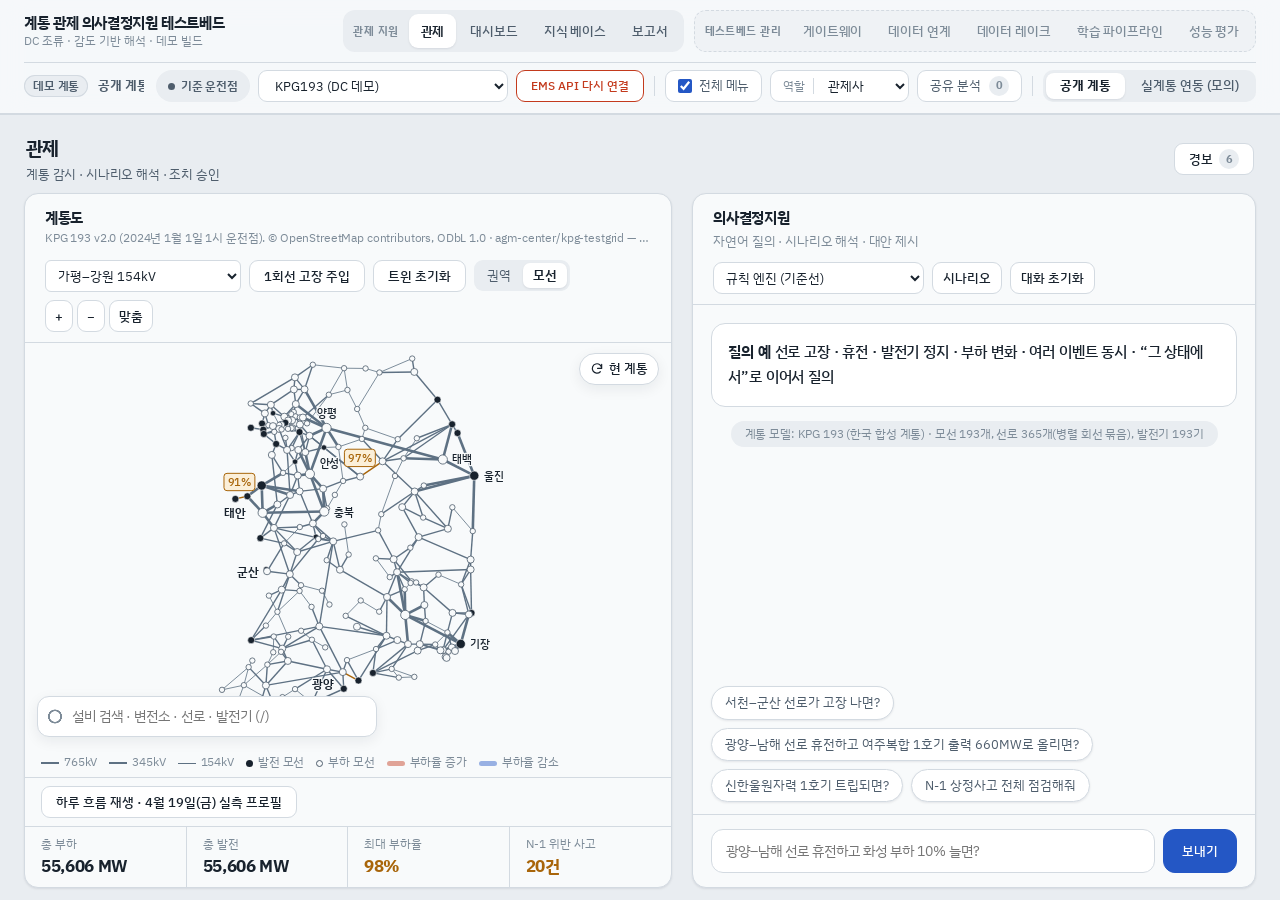
==== commit 257b95c2: "wip: integrate KR OSM map and EMS console phase 2" ====
--- a/ui/console/index.html
+++ b/ui/console/index.html
@@ -248,6 +248,7 @@
 <div class="scrim" id="drScrim" hidden></div><aside class="drawer" id="drawer" hidden aria-label="서랍"><div class="drh"><b id="drTitle"></b><button type="button" class="btn" id="drClose">닫기</button></div><div class="drb" id="drBody"></div></aside>
 <script src="models.js"></script>
 <script src="app.js"></script>
+<script src="api-map.js"></script>
 <script src="api-bridge.js"></script>
 </body>
 </html>
--- a/ui/console/api-bridge.css
+++ b/ui/console/api-bridge.css
@@ -1,4 +1,4 @@
-/* K-EMS console bridge: EMS API grids beside the Artifact demo. Uses the app.css design tokens. */
+/* K-EMS console bridge: EMS API grids inside the Artifact 관제 layout. Uses the app.css design tokens. */
 
 /* Data source badges (header) */
 .kems-src{display:inline-flex;align-items:center;height:22px;padding:0 9px;border-radius:999px;font-size:11.5px;font-weight:600;white-space:nowrap;flex:none}
@@ -6,53 +6,155 @@
 .kems-src-sim{background:var(--warn-bg);color:var(--warn)}
 .kems-src-api{background:var(--sel-bg);color:var(--sel)}
 .tw-api{background:var(--sel-bg);color:var(--sel)}
+.kems-retry{font-size:12px;border-color:var(--alarm);color:var(--alarm)}
+.kems-retry[hidden]{display:none}  /* app.css .btn sets display, which would override [hidden] */
+.mtog button:disabled,#apBtn:disabled{opacity:.45;cursor:not-allowed}
 /* Long status options (e.g. a catalog error) stay in the open list instead of widening the header;
    app.css lifts the cap with .ctxr #model{max-width:none!important;min-width:210px}. */
 .ctxr #model{max-width:250px!important}
-.kems-retry{font-size:12px;border-color:var(--alarm);color:var(--alarm)}
-.kems-retry[hidden]{display:none}  /* app.css .btn sets display, which would override [hidden] */
-.mtog button:disabled,#apBtn:disabled{opacity:.45;cursor:not-allowed}
 
-/* API grid selected: demo screens and demo-only controls are hidden, never repurposed */
-.kems-api,.kems-gate{display:none}
+/* API grid selected: demo-only parts of the layout are hidden, never repurposed */
+.kems-only,.kems-gate{display:none!important}
 body[data-kems-src="api"] main>.view:not(#v-ops)>:not(.vhead):not(.kems-gate),
-body[data-kems-src="api"] #v-ops>:not(.vhead):not(.kems-api),
+body[data-kems-src="api"] #sld,
+body[data-kems-src="api"] #v-ops .msbox:not(.kems-search),
+body[data-kems-src="api"] #mapCard,
+body[data-kems-src="api"] #v-ops .vtop,
+body[data-kems-src="api"] #liveBtn,
+body[data-kems-src="api"] #legend,
+body[data-kems-src="api"] #tlbar,
+body[data-kems-src="api"] #v-ops .kpis:not(.kems-kpis),
+body[data-kems-src="api"] #modelDesc,
+body[data-kems-src="api"] #inj,
+body[data-kems-src="api"] #injBtn,
+body[data-kems-src="api"] #resetBtn,
+body[data-kems-src="api"] #lvTog,
+body[data-kems-src="api"] #msgs,
+body[data-kems-src="api"] #chips,
+body[data-kems-src="api"] #form,
+body[data-kems-src="api"] .panel.chat>.ph .hbtns,
+body[data-kems-src="api"] .panel.chat>.ph .sub,
 body[data-kems-src="api"] #almBtn,
 body[data-kems-src="api"] #almPop,
 body[data-kems-src="api"] .kems-demo-only{display:none!important}
-body[data-kems-src="api"] .kems-gate{display:block}
-body[data-kems-src="api"] .kems-api{display:grid}
+body[data-kems-src="api"] .kems-gate{display:block!important}
+body[data-kems-src="api"] #kemsDesc{display:block!important}
+body[data-kems-src="api"] #kemsMode{display:inline-flex!important}
+body[data-kems-src="api"] #kemsMapHost{display:block!important}
+body[data-kems-src="api"] #kemsLegend{display:flex!important}
+body[data-kems-src="api"] #kemsKpis{display:grid!important}
+body[data-kems-src="api"] #kemsSide{display:block!important}
 
 .kems-gate{padding:18px 20px;max-width:760px}
 .kems-gate b{font-size:14px}
 .kems-gate p{margin:6px 0 14px;color:var(--ink-2);font-size:13px}
 
-/* API grid panel (관제) */
-.kems-api{grid-template-columns:minmax(0,1.4fr) minmax(0,1fr);gap:16px;align-items:start;flex:1;min-height:0;overflow:auto}
-.kems-api h2{margin:0;font-size:15px}
-.kems-api code{font-family:var(--mono);font-size:11.5px}
-.kems-pill{display:inline-flex;align-items:center;height:26px;padding:0 11px;border-radius:999px;font-size:12px;font-weight:600;white-space:nowrap}
-.kems-pill-loading{background:var(--bg);color:var(--ink-2)}
-.kems-pill-ok{background:var(--ok-bg);color:var(--ok)}
-.kems-pill-err{background:var(--alarm-bg);color:var(--alarm)}
-.kems-honest{margin:14px 20px 4px;padding:10px 14px;border-radius:8px;background:var(--warn-bg);font-size:13px;line-height:1.6}
-.kems-honest a{color:var(--sel);font-weight:500;white-space:nowrap}
-.kems-kpis{margin-top:12px}
-.kems-kpis .kpi b{color:var(--ink-3)}
-.kems-kpis .kpi em{display:block;font-style:normal;font-size:11.5px;color:var(--ink-3)}
-.kems-phs{display:grid;grid-template-columns:repeat(2,minmax(0,1fr));gap:12px;padding:16px 20px}
-.kems-ph{border:1px dashed var(--rule);border-radius:10px;padding:14px 16px;min-height:132px}
-.kems-ph b{font-size:13px}
-.kems-ph p{margin:6px 0 0;font-size:12.5px;color:var(--ink-2)}
-.kems-note{border-top:1px solid var(--rule)}
+/* 계통도 header */
+.kems-desc{font-size:12px;color:var(--ink-3);max-width:100%}
+.kems-descmain{white-space:nowrap;overflow:hidden;text-overflow:ellipsis}
+.kems-descmain b{color:var(--ink-2);font-weight:600}
+.kems-descsub{white-space:nowrap;overflow:hidden;text-overflow:ellipsis}
+.kems-descsub[data-gis="error"],.kems-descsub[data-gis="invalid"]{color:var(--warn)}
+#kemsMode button:disabled{opacity:.45;cursor:not-allowed}
+
+/* Map */
+.kems-maphost{position:relative;width:100%;height:100%;min-height:360px;overflow:hidden}
+.kems-svg{position:absolute;inset:0;width:100%;height:100%;display:block;cursor:grab;touch-action:none;user-select:none}
+.kems-svg.dragging{cursor:grabbing}
+.kems-svg path{vector-effect:non-scaling-stroke;fill:none;stroke-linecap:round;stroke-linejoin:round}
+.kems-svg .k-land{fill:color-mix(in srgb,var(--steel) 8%,transparent);stroke:color-mix(in srgb,var(--steel) 34%,transparent);stroke-width:.8}
+.kems-svg .k-region{stroke:color-mix(in srgb,var(--steel) 20%,transparent);stroke-width:.6}
+.kems-svg .k-line{stroke:var(--steel);stroke-width:1.2}
+.kems-svg .k-line.k-v1{stroke:var(--ink);stroke-width:2.4;opacity:.8}
+.kems-svg .k-line.k-v2{stroke:var(--steel);stroke-width:1.4}
+.kems-svg .k-line.k-v3{stroke:var(--ink-3);stroke-width:.9}
+.kems-svg .k-line.k-vu{stroke:var(--ink-3);stroke-width:.8;stroke-dasharray:3 3}
+.kems-svg .k-line.k-straight{stroke-dasharray:5 4}
+.kems-svg .k-line.k-ld-ok{stroke:var(--steel);opacity:.6}
+.kems-svg .k-line.k-ld-high{stroke:var(--warn);opacity:1}
+.kems-svg .k-line.k-ld-over{stroke:var(--alarm);opacity:1}
+.kems-svg .k-line.k-ld-none{stroke:var(--ink-3);opacity:.7;stroke-dasharray:2 4}
+.kems-svg .k-bus{stroke-width:5}
+.kems-svg .k-bus.k-v1{stroke-width:7}
+.kems-svg .k-bus.k-v2{stroke-width:5.5}
+.kems-svg .k-bus.k-v3,.kems-svg .k-bus.k-vu{stroke-width:4}
+.kems-svg .k-bus.k-feed{stroke:var(--ink)}
+.kems-svg .k-bus.k-ring{stroke:var(--ink-2)}
+.kems-svg .k-bus.k-hole{stroke:var(--panel)}
+.kems-svg .k-bus.k-hole.k-v1{stroke-width:4.2}
+.kems-svg .k-bus.k-hole.k-v2{stroke-width:3}
+.kems-svg .k-bus.k-hole.k-v3,.kems-svg .k-bus.k-hole.k-vu{stroke-width:1.8}
+.kems-svg .k-plant{stroke:var(--ok);stroke-width:6;stroke-linecap:square}
+.kems-svg .k-trafo{stroke:var(--sel);stroke-width:5;stroke-linecap:square}
+.kems-svg .k-trafo-link{stroke:var(--sel);stroke-width:1;stroke-dasharray:3 3}
+.kems-svg .k-alert{stroke:var(--alarm);stroke-width:13;opacity:.55}
+.kems-svg .k-sel-line{stroke:var(--sel);stroke-width:5;opacity:.9}
+.kems-svg .k-sel-dot{stroke:var(--sel);stroke-width:15;opacity:.6}
+.kems-svg .k-label{fill:var(--ink-2);font-family:var(--sans);font-weight:600;paint-order:stroke;stroke:var(--bg);stroke-width:3px;stroke-linejoin:round;pointer-events:none}
+.kems-mapmsg{position:absolute;left:50%;top:42%;transform:translate(-50%,-50%);z-index:4;max-width:min(520px,calc(100% - 32px));padding:10px 16px;border-radius:12px;background:var(--panel-2);border:1px solid var(--rule);box-shadow:var(--sh-md);font-size:13px;color:var(--ink-2);text-align:center}
+.kems-mapmsg[hidden]{display:none}
+.kems-mapmsg[data-tone="err"]{color:var(--alarm);border-color:color-mix(in srgb,var(--alarm) 45%,var(--rule))}
+.kems-card .kems-cardhead{display:flex;justify-content:space-between;align-items:center;gap:8px}
+.kems-card .kems-cardhead b{font-size:13px;word-break:break-all}
+.kems-card .kems-cardsrc{font-size:11px;color:var(--ink-3);margin:2px 0 6px}
+.kems-kv{display:flex;justify-content:space-between;gap:10px;font-size:12px;padding:2px 0;border-top:1px dashed color-mix(in srgb,var(--rule) 70%,transparent)}
+.kems-kv span{color:var(--ink-3);flex:none}
+.kems-kv b{font-weight:500;text-align:right;word-break:break-all}
+
+/* Legend */
+.kems-lgline{width:18px;height:0;border-top:1.4px solid var(--steel)}
+.kems-lgline.k-v1{border-top:2.4px solid var(--ink);opacity:.8}
+.kems-lgline.k-v2{border-top:1.4px solid var(--steel)}
+.kems-lgline.k-v3{border-top:1px solid var(--ink-3)}
+.kems-lgline.dashed{border-top:1.4px dashed var(--steel)}
+.kems-lgline.ld-ok{border-top:2px solid var(--steel);opacity:.6}
+.kems-lgline.ld-high{border-top:2px solid var(--warn)}
+.kems-lgline.ld-over{border-top:2px solid var(--alarm)}
+.kems-lgline.ld-none{border-top:2px dotted var(--ink-3)}
+.kems-lgdot{width:7px;height:7px;border-radius:50%;border:1px solid var(--ink-2)}
+.kems-lgdot.feed{background:var(--ink);border-color:var(--ink)}
+.kems-lgdot.alert{background:color-mix(in srgb,var(--alarm) 55%,transparent);border-color:var(--alarm)}
+.kems-lgsq{width:7px;height:7px}
+.kems-lgsq.plant{background:var(--ok)}
+.kems-lgsq.trafo{background:var(--sel)}
+.kems-lgsrc{margin-left:auto;color:var(--ink-3)}
+
+/* KPI tiles */
+.kems-kpis .kpi em{display:block;font-style:normal;font-size:11.5px;color:var(--ink-3);white-space:nowrap;overflow:hidden;text-overflow:ellipsis}
+.kems-kpis .kpi.kems-muted b{color:var(--ink-3)}
+.kems-kpis .kpi.kems-err b{color:var(--alarm)}
+.kems-kpis .kpi.kems-err em{color:var(--alarm)}
+.kems-kpis .kpi.kems-warn b{color:var(--warn)}
+
+/* 의사결정지원 panel for an API grid */
+.kems-side{flex:1;min-height:0;overflow:auto;padding:4px 16px 14px}
+.kems-sidehead{display:flex;align-items:center;gap:8px;flex-wrap:wrap;padding:10px 0 4px}
+.kems-sidehead b{font-size:13.5px}
+.kems-sidehead code{font-family:var(--mono);font-size:11.5px;color:var(--ink-3)}
+.kems-sidehead .btn{margin-left:auto;font-size:12px}
+.kems-sec{border-top:1px solid var(--rule);padding:10px 0 4px}
+.kems-sec h3{margin:0 0 6px;font-size:12.5px;font-weight:650;color:var(--ink-2)}
+.kems-badges{display:flex;gap:6px;flex-wrap:wrap;margin-bottom:6px}
+.kems-facts{display:grid;gap:0}
+.kems-rank{display:flex;justify-content:space-between;align-items:center;gap:10px;width:100%;text-align:left;border:0;background:transparent;border-radius:8px;padding:5px 6px}
+.kems-rank:hover{background:var(--sel-bg)}
+.kems-rank span{display:flex;flex-direction:column;min-width:0}
+.kems-rank b{font-size:12.5px;font-weight:600;font-family:var(--mono);word-break:break-all}
+.kems-rank em{font-style:normal;font-size:11.5px;color:var(--ink-3);white-space:nowrap;overflow:hidden;text-overflow:ellipsis}
+.kems-rank i{font-style:normal;font-size:12.5px;font-weight:600;flex:none}
+.kems-rank i.kems-err,.kems-err{color:var(--alarm)}
+.kems-rank i.kems-warnt{color:var(--warn)}
+.kems-notwired a{font-size:12.5px;color:var(--sel)}
+.kems-sub{font-size:11px;color:var(--ink-3);margin-top:4px}
 .kems-cap{min-width:0}
+.kems-cap code{font-family:var(--mono);font-size:11px}
 .kems-y{color:var(--ok);font-weight:600}
 .kems-n,.kems-u{color:var(--ink-3)}
 .kems-w{color:var(--warn);font-weight:600}
 .kems-capnote{color:var(--warn)}
-.kems-facts{display:grid;grid-template-columns:max-content 1fr;gap:4px 14px;margin:0;padding:12px 20px 16px;font-size:12.5px;border-top:1px solid var(--rule)}
-.kems-facts dt{color:var(--ink-3)}
-.kems-facts dd{margin:0}
-.kems-msg{padding:0 20px;font-size:13px;color:var(--ink-2)}
-.kems-err{color:var(--alarm)}
-@media (max-width:980px){.kems-api{grid-template-columns:minmax(0,1fr)}.kems-phs{grid-template-columns:minmax(0,1fr)}}
+.kems-msg{margin:4px 0;font-size:12.5px;color:var(--ink-2)}
+.kems-note{padding:8px 0 0;border-top:1px solid var(--rule)}
+.kems-pill{display:inline-flex;align-items:center;height:22px;padding:0 9px;border-radius:999px;font-size:11.5px;font-weight:600;white-space:nowrap}
+.kems-pill-loading{background:var(--bg);color:var(--ink-2)}
+.kems-pill-ok{background:var(--ok-bg);color:var(--ok)}
+.kems-pill-err{background:var(--alarm-bg);color:var(--alarm)}
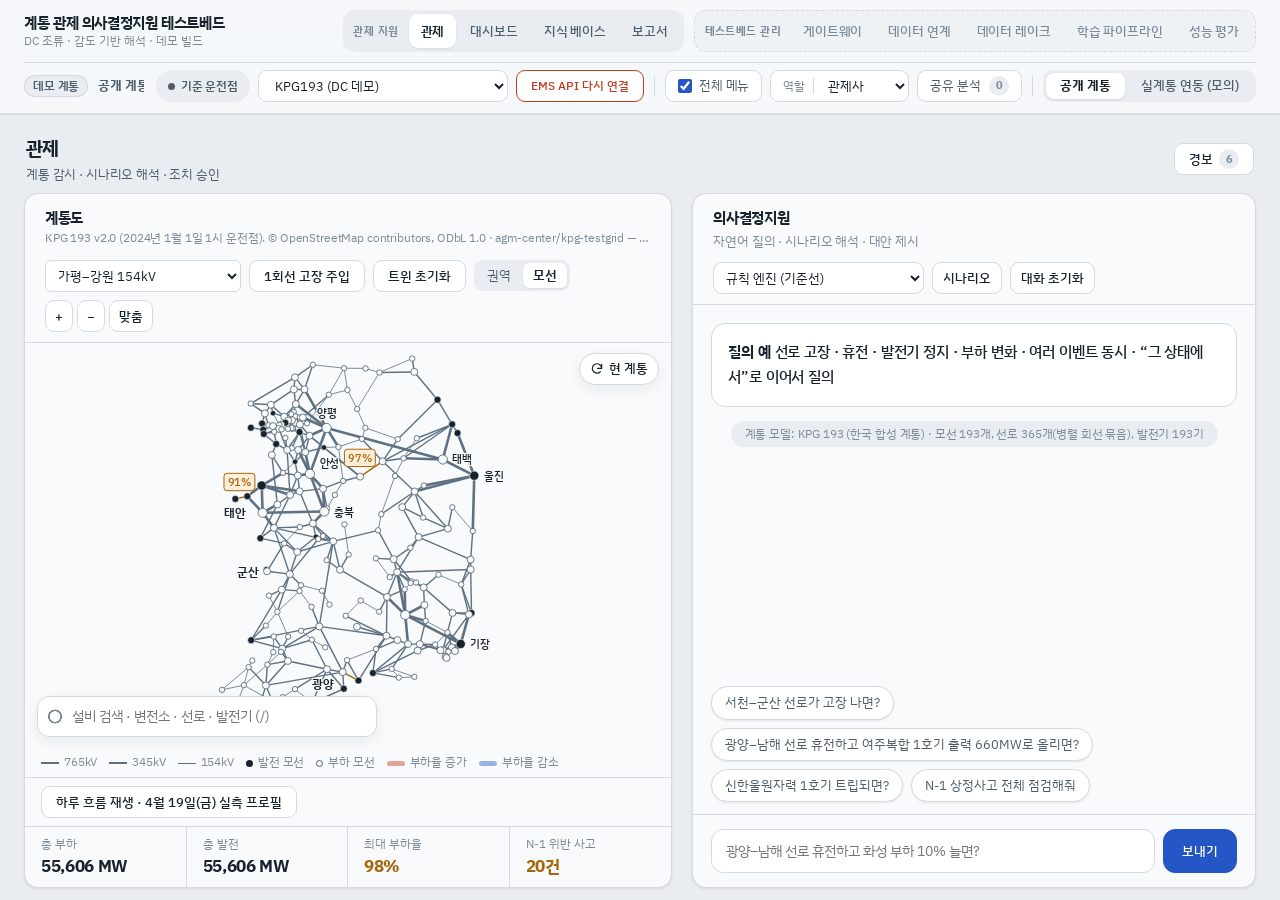
==== commit 266475f1: "feat: integrate N-1 and sensitivity analysis into K-EMS console" ====
--- a/ui/console/index.html
+++ b/ui/console/index.html
@@ -249,6 +249,7 @@
 <script src="models.js"></script>
 <script src="app.js"></script>
 <script src="api-map.js"></script>
+<script src="api-analysis.js"></script>
 <script src="api-bridge.js"></script>
 </body>
 </html>
--- a/ui/console/api-bridge.css
+++ b/ui/console/api-bridge.css
@@ -158,3 +158,51 @@
 .kems-pill-loading{background:var(--bg);color:var(--ink-2)}
 .kems-pill-ok{background:var(--ok-bg);color:var(--ok)}
 .kems-pill-err{background:var(--alarm-bg);color:var(--alarm)}
+
+/* Phase 3: N-1 Security Analysis and Sensitivity Analysis (api-analysis.js) */
+.kems-card{max-height:calc(100% - 24px);overflow:auto}
+.kems-pill-warn{background:var(--warn-bg);color:var(--warn)}
+.kems-an-stat.kems-warnt,.kems-msg.kems-warnt{color:var(--warn)}
+.kems-an-block{margin-top:8px;padding-top:8px;border-top:1px solid var(--rule)}
+.kems-an-head{font-size:11.5px;font-weight:600;color:var(--ink-2);margin-bottom:6px}
+.kems-an-run{width:100%}
+.kems-an-stat{margin:6px 0 0;font-size:11.5px;color:var(--ink-3)}
+.kems-an-spin{display:inline-block;width:10px;height:10px;margin-right:6px;border:1.5px solid var(--sel);border-top-color:transparent;border-radius:50%;animation:spin .8s linear infinite;vertical-align:-1px}
+.kems-an-loading{color:var(--sel)}
+.kems-an-h4{margin:10px 0 4px;font-size:12px;font-weight:600;color:var(--ink-2)}
+.kems-an-list{display:grid}
+.kems-an-list .kems-rank i{max-width:58%;text-align:right;white-space:normal;font-size:11.5px}
+.kems-an-nomap{cursor:default}
+.kems-an-nomap:hover{background:transparent}
+.kems-an-actions{display:flex;justify-content:flex-end;margin-top:6px}
+.kems-an-controls{display:flex;gap:8px;align-items:flex-end;flex-wrap:wrap;margin-bottom:2px}
+.kems-an-field{display:flex;flex-direction:column;gap:3px;font-size:11.5px;color:var(--ink-3);flex:1;min-width:180px}
+.kems-an-field select{width:100%}
+.kems-an-cand{min-width:0;font-size:12px;margin:6px 0}
+.kems-an-cand td,.kems-an-cand th{padding:5px 6px}
+.kems-an-val b{font-family:var(--mono);font-weight:600}
+.kems-an-bus{border:0;background:transparent;color:var(--sel);padding:0;text-align:left;font-size:12px;cursor:pointer}
+.kems-an-bus:hover{text-decoration:underline}
+.kems-an-ul{margin:6px 0;padding-left:18px;font-size:11.5px;color:var(--ink-2)}
+.kems-an-ul li{margin:2px 0}
+.kems-an-more{margin-top:8px;font-size:12px}
+.kems-an-more summary{cursor:pointer;color:var(--ink-2)}
+
+/* Map overlay: only the features named in the analysis response */
+.kems-svg .k-an-isoline{stroke:var(--warn);stroke-width:2.4;stroke-dasharray:1 4;opacity:.95}
+.kems-svg .k-an-isobus{stroke:var(--warn);stroke-width:12;opacity:.45}
+.kems-svg .k-an-mon{stroke:var(--sel);stroke-width:9;opacity:.35}
+.kems-svg .k-an-viol{stroke:var(--alarm);stroke-width:4.2;opacity:.95}
+.kems-svg .k-an-violdot{stroke:var(--alarm);stroke-width:13;opacity:.6}
+.kems-svg .k-an-outhalo{stroke:var(--panel);stroke-width:9;opacity:.9}
+.kems-svg .k-an-outage{stroke:var(--ink);stroke-width:3.6;stroke-dasharray:7 5}
+.kems-svg .k-an-cand{stroke:var(--ok);stroke-width:12;stroke-linecap:square;opacity:.85}
+.kems-svg .k-an-text{fill:var(--ink);font-family:var(--sans);font-weight:700;paint-order:stroke;stroke:var(--bg);stroke-width:3px;stroke-linejoin:round;pointer-events:none}
+.kems-svg .k-an-rank{fill:var(--ok)}
+.kems-lgline.an-outage{border-top:2.6px dashed var(--ink)}
+.kems-lgline.an-viol{border-top:3px solid var(--alarm)}
+.kems-lgline.an-iso{border-top:2.4px dotted var(--warn)}
+.kems-lgline.an-mon{border-top:5px solid color-mix(in srgb,var(--sel) 45%,transparent)}
+.kems-lgdot.an-viol{background:color-mix(in srgb,var(--alarm) 60%,transparent);border-color:var(--alarm)}
+.kems-lgdot.an-iso{background:color-mix(in srgb,var(--warn) 45%,transparent);border-color:var(--warn)}
+.kems-lgsq.an-cand{background:var(--ok)}
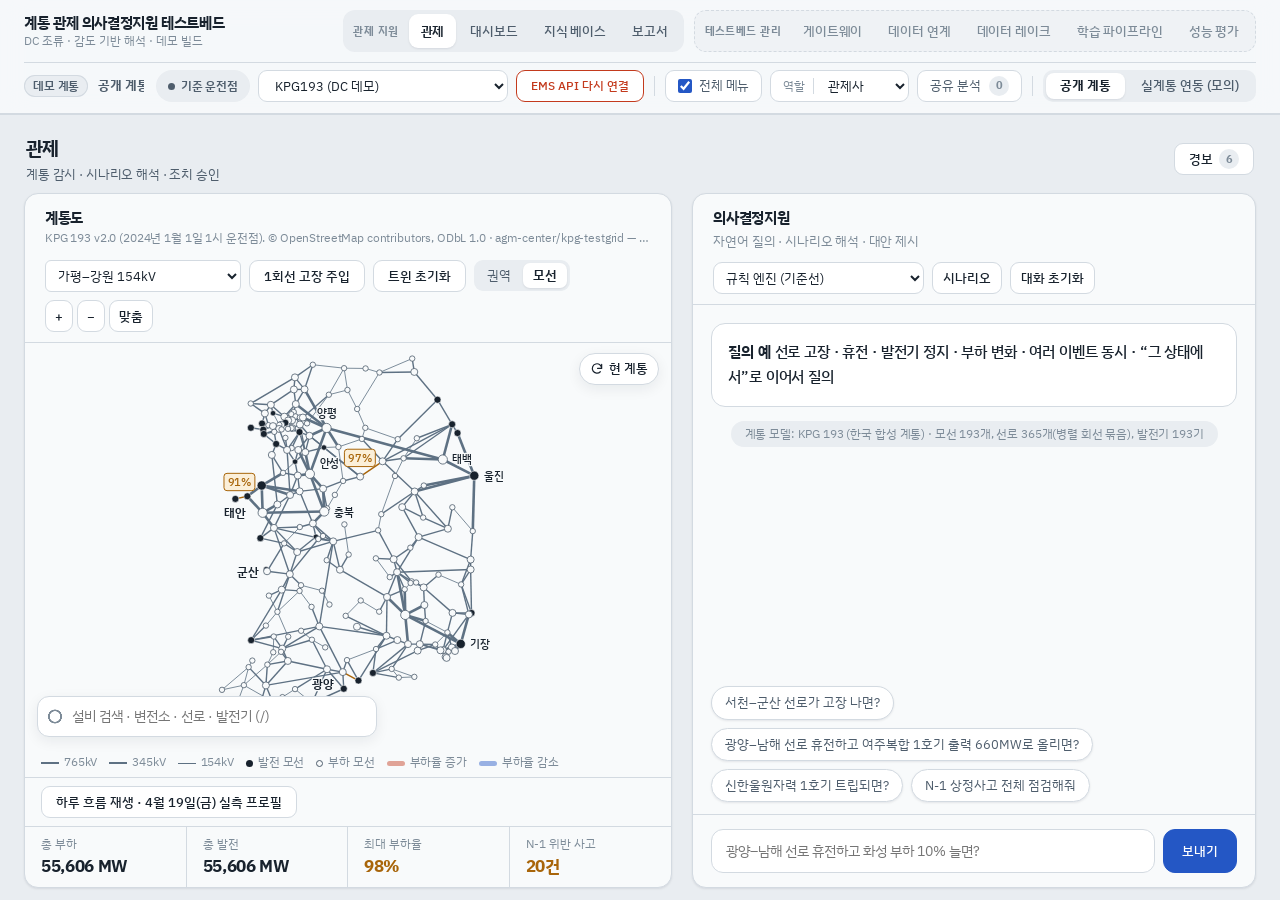
==== commit 3094305c: "feat: integrate grid-scoped AI chat into K-EMS console" ====
--- a/ui/console/index.html
+++ b/ui/console/index.html
@@ -250,6 +250,7 @@
 <script src="app.js"></script>
 <script src="api-map.js"></script>
 <script src="api-analysis.js"></script>
+<script src="api-chat.js"></script>
 <script src="api-bridge.js"></script>
 </body>
 </html>
--- a/ui/console/api-bridge.css
+++ b/ui/console/api-bridge.css
@@ -206,3 +206,25 @@
 .kems-lgdot.an-viol{background:color-mix(in srgb,var(--alarm) 60%,transparent);border-color:var(--alarm)}
 .kems-lgdot.an-iso{background:color-mix(in srgb,var(--warn) 45%,transparent);border-color:var(--warn)}
 .kems-lgsq.an-cand{background:var(--ok)}
+
+/* PH4-01: persistent chat and independently scrollable analysis in one panel. */
+body[data-kems-src="api"] #kemsChat{display:flex!important}
+body[data-kems-src="api"] #kemsSide{flex:1 1 45%;min-height:100px}
+.kems-chat{flex:1 1 55%;min-height:260px;flex-direction:column;border-top:1px solid var(--rule);padding:10px 14px;gap:8px;overflow:hidden}
+.kems-chathead{display:flex;align-items:center;justify-content:space-between;gap:8px;flex:none}
+.kems-chathead h3{margin:0;font-size:13px;font-weight:600}
+.kems-chathead .btn{font-size:11px;white-space:nowrap}
+.kems-chatmessages{flex:1;min-height:60px;overflow:auto;overscroll-behavior:contain}
+.kems-chatmessage{margin-bottom:10px;padding:8px 10px;border-radius:8px;background:var(--bg);font-size:12.5px;line-height:1.6;overflow-wrap:anywhere}
+.kems-chatmessage>b{font-size:11px;color:var(--ink-3)}
+.kems-chatmessage>div{white-space:pre-wrap}
+.kems-chat-user{margin-left:22px;background:var(--sel-bg)}
+.kems-chat-assistant{margin-right:12px}
+.kems-chat-system{border-left:2px solid var(--warn);font-size:11.5px}
+.kems-chatstatus{margin:0;font-size:11px;color:var(--ink-3);flex:none}
+.kems-chatstatus.kems-err{color:var(--alarm)}
+.kems-chatinput{display:flex;align-items:flex-end;gap:8px;flex:none;margin:0}
+.kems-chatinput textarea{flex:1;min-width:0;min-height:48px;max-height:100px;resize:vertical;font:12.5px/1.5 var(--sans);border:1px solid var(--rule);border-radius:7px;background:var(--panel);color:var(--ink);padding:7px 9px}
+.kems-chatinput textarea:focus{outline:2px solid var(--sel);outline-offset:1px}
+.kems-chatinput :disabled{opacity:.55;cursor:not-allowed}
+@media(max-width:700px){.kems-chat{min-height:320px}.kems-chathead{flex-wrap:wrap}}
